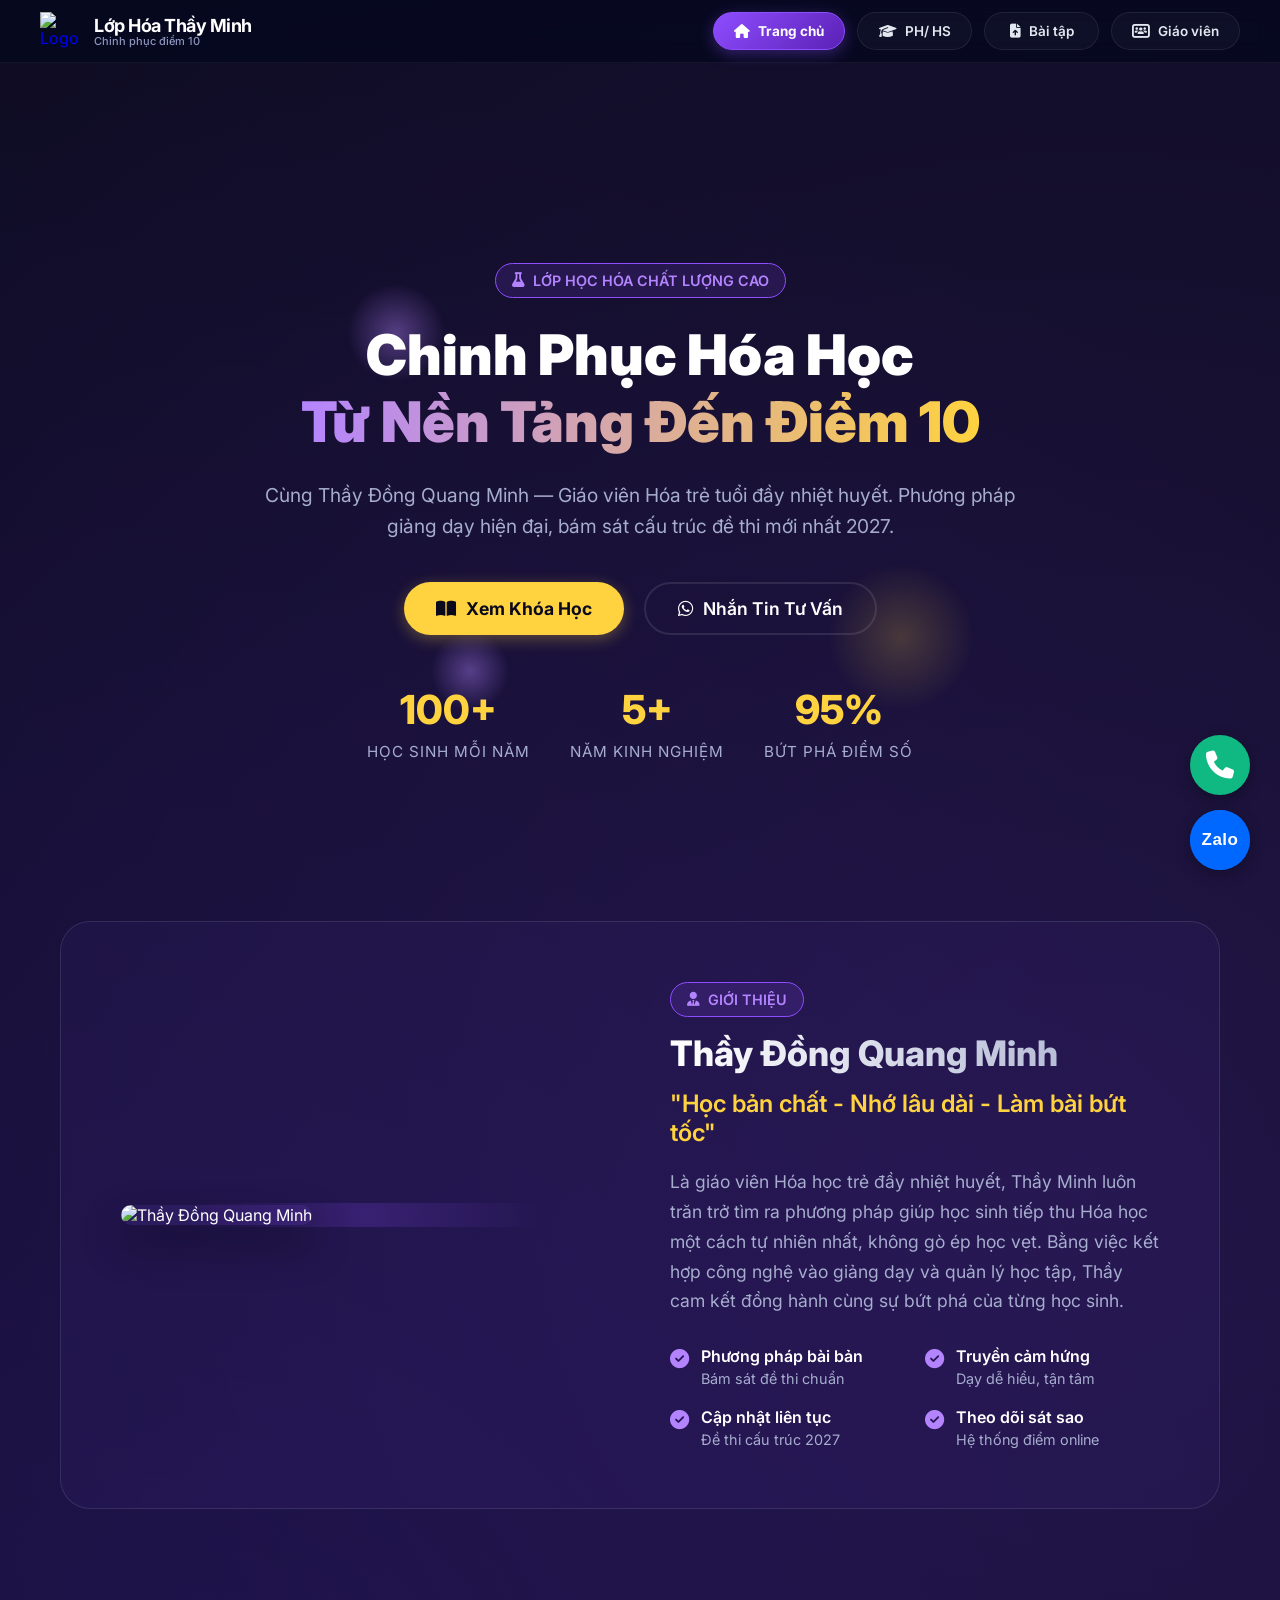
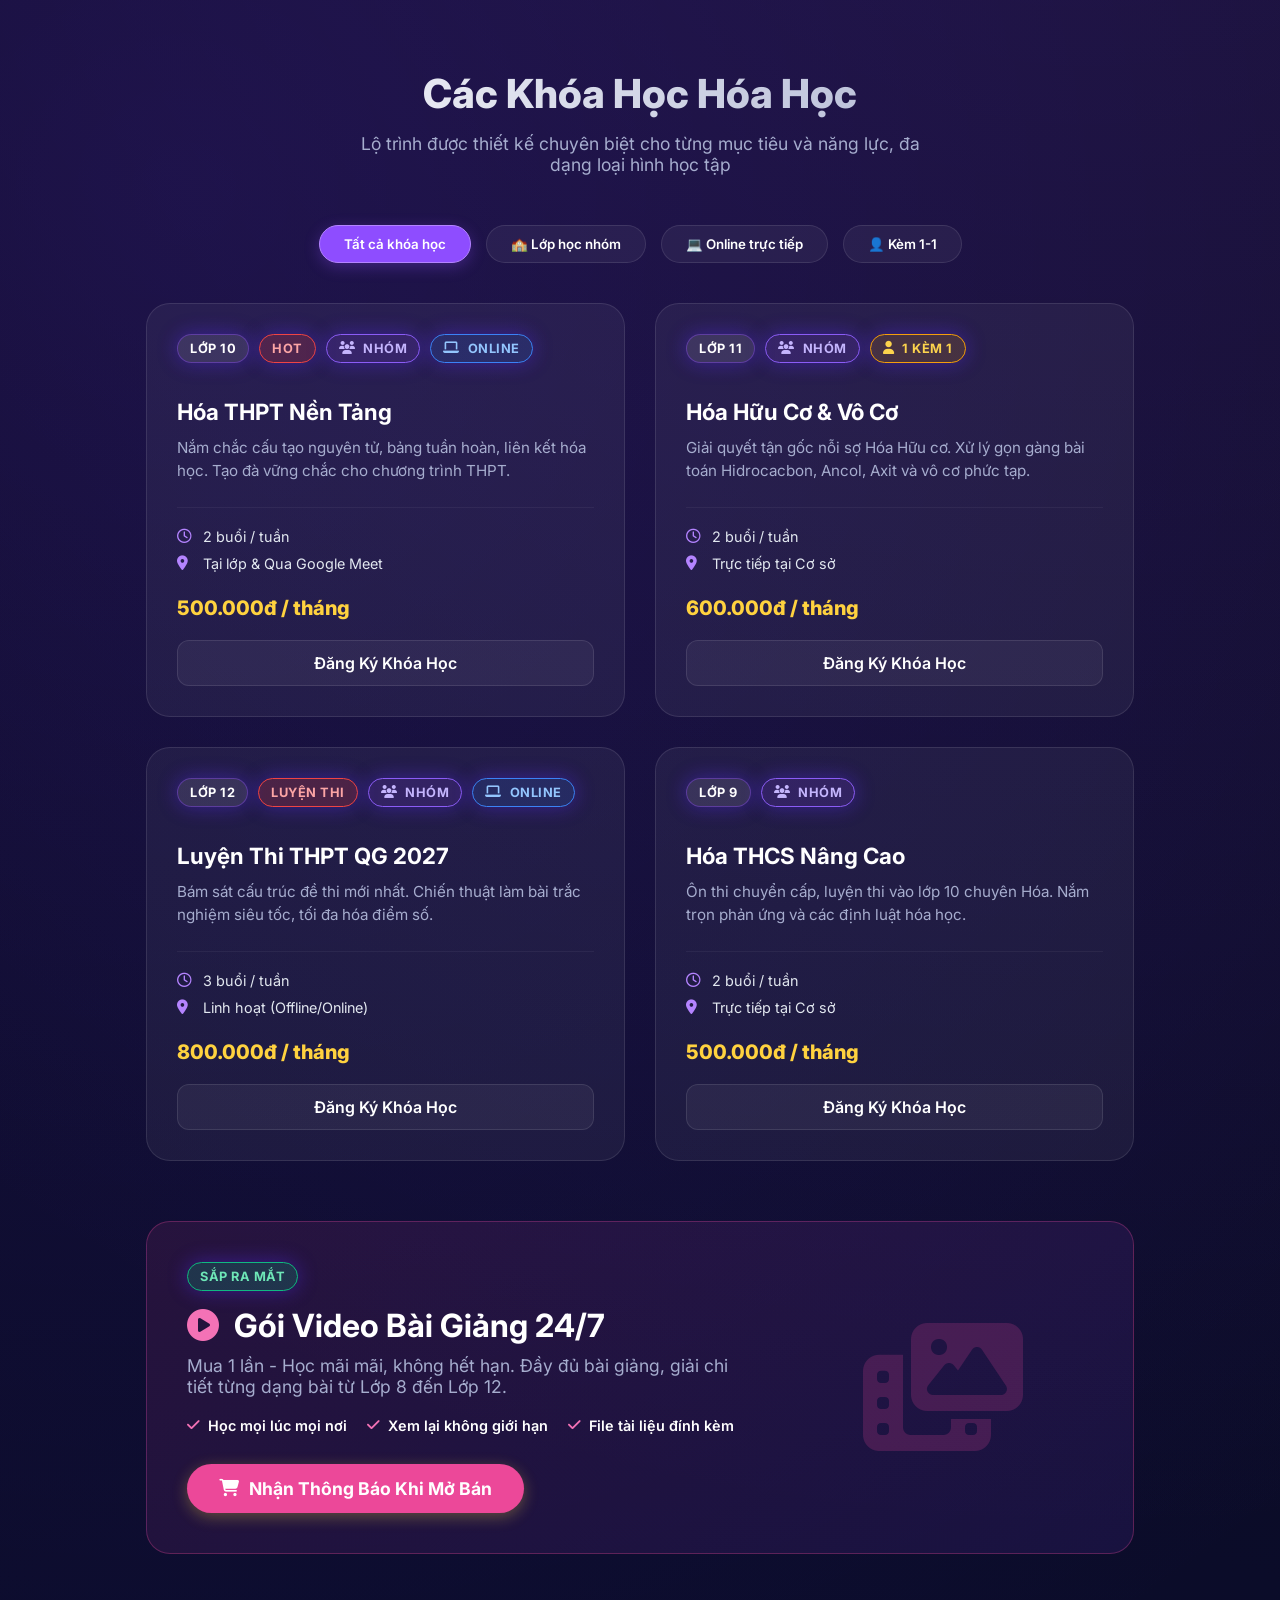
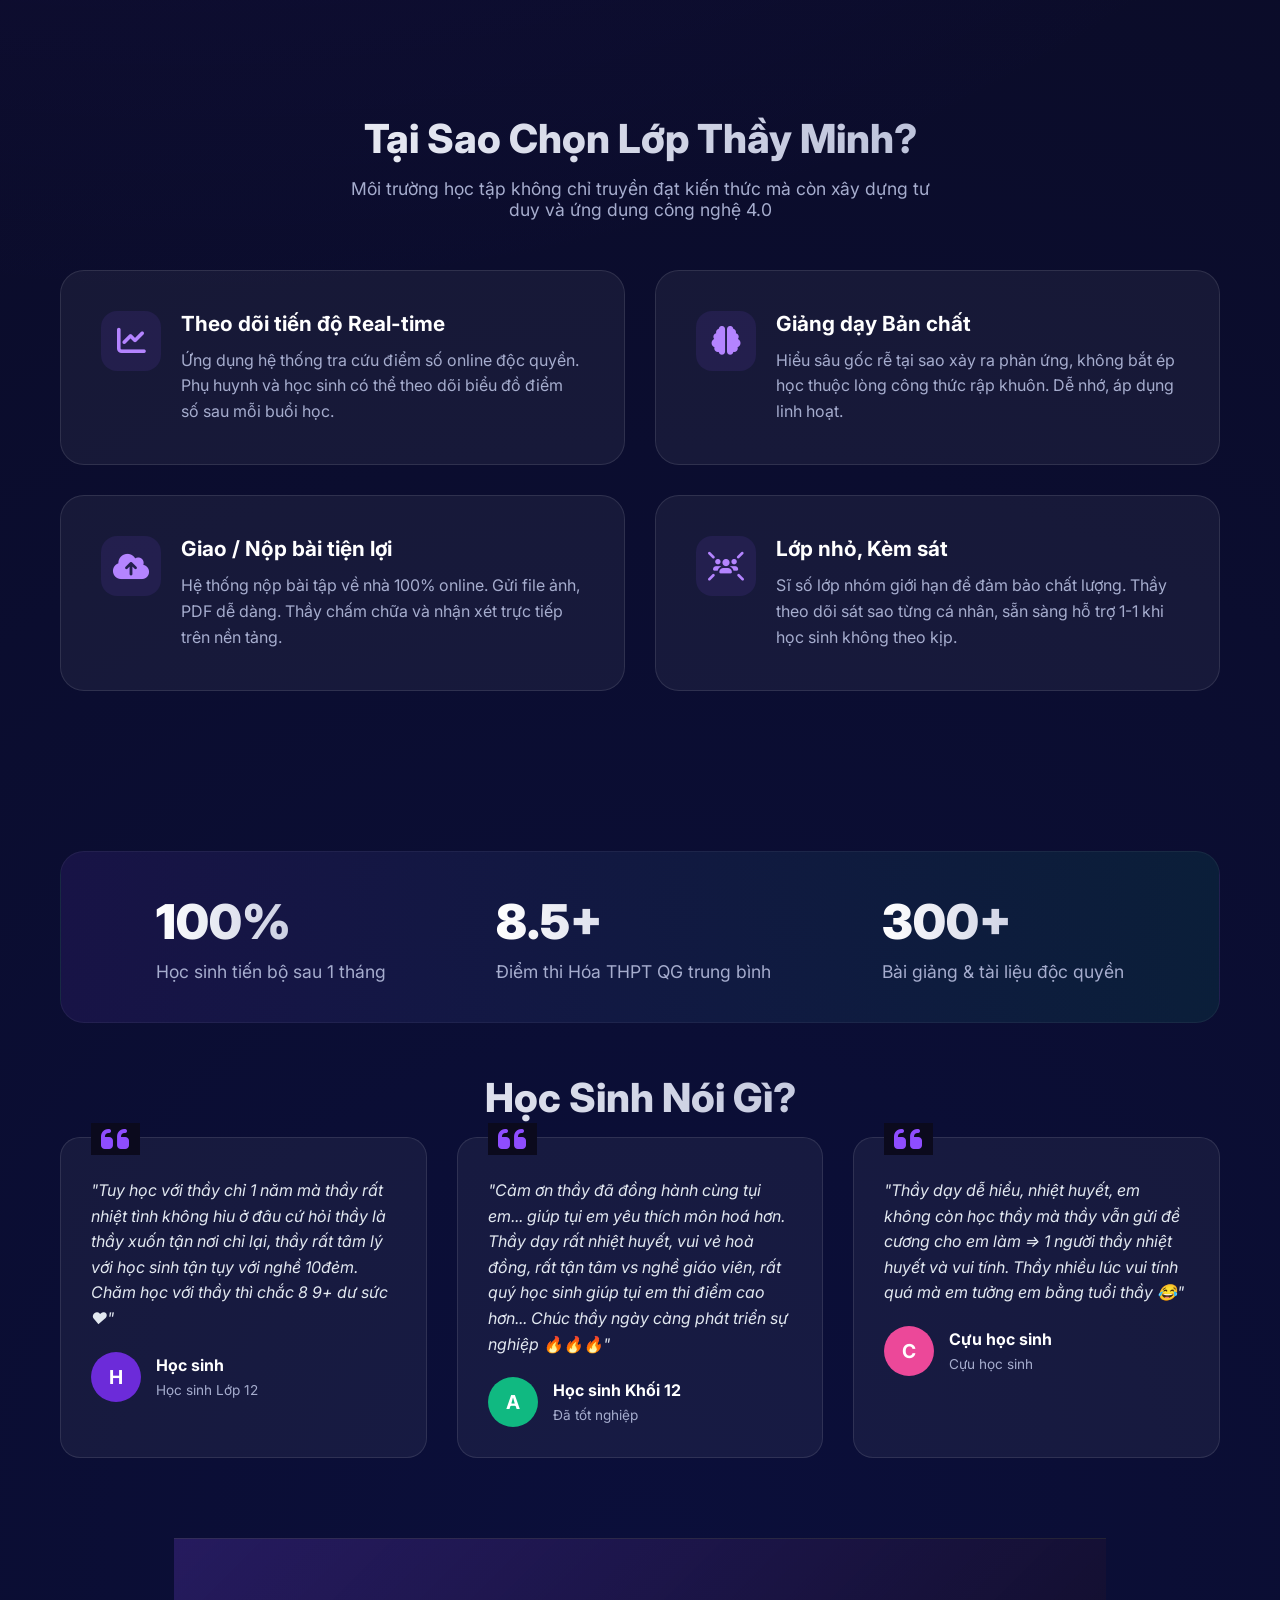
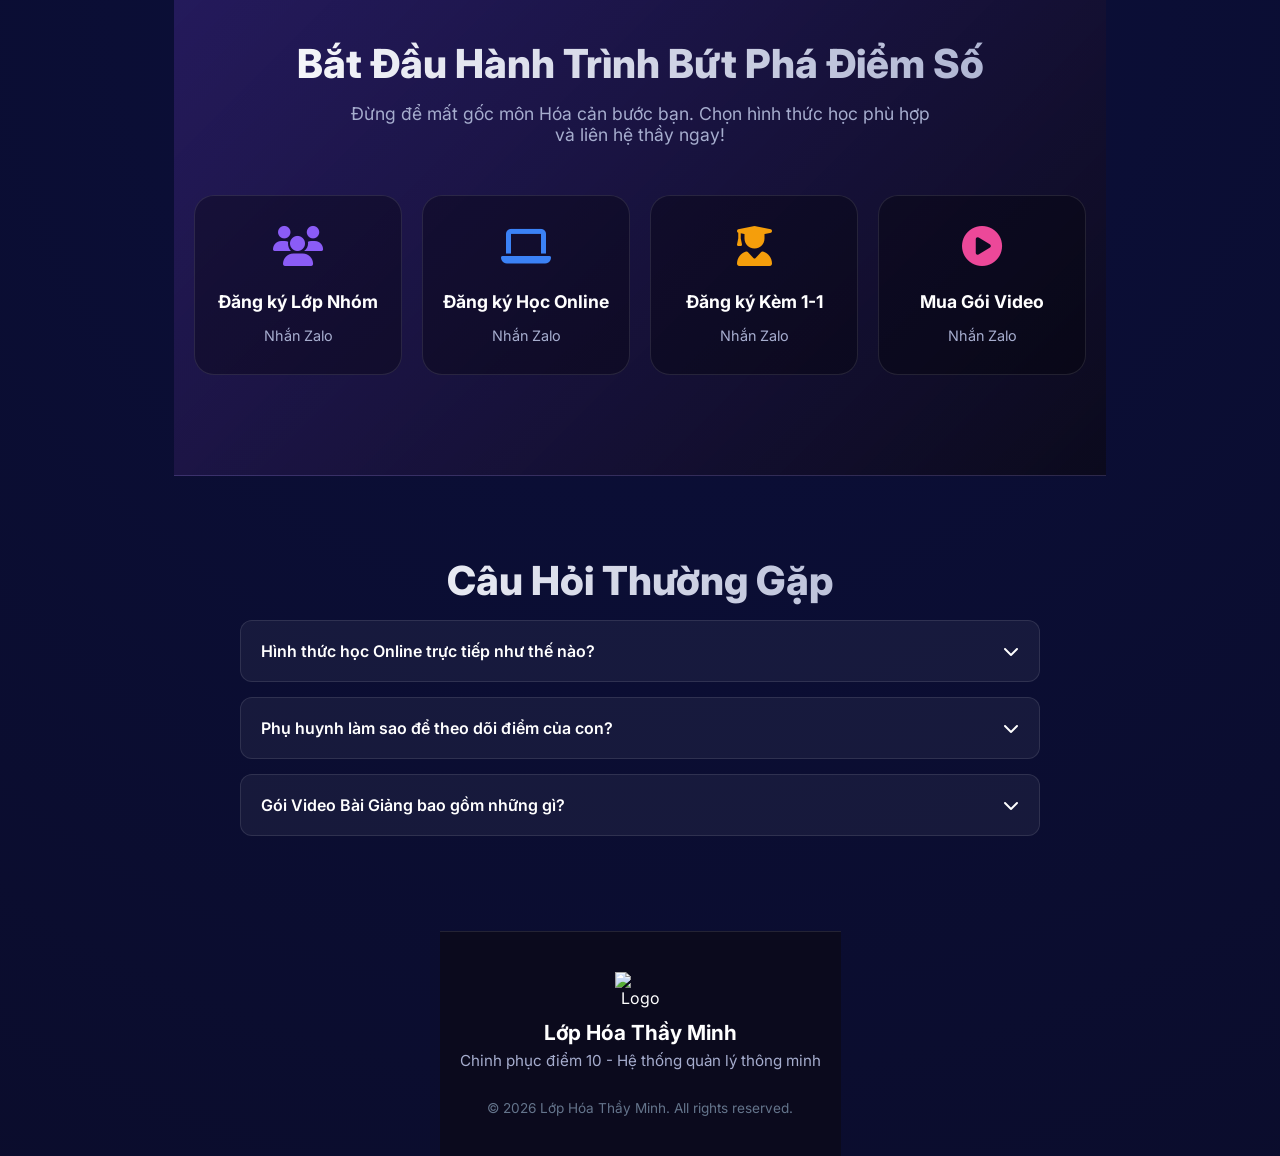
==== index.html @ 9b633619 "fix: center footer content since right side was removed" ====
<!DOCTYPE html>
<html lang="vi">
<head>
    <link rel="icon" type="image/png" href="https://i.postimg.cc/66rKbPmb/trinh-duyet.png">
    <meta charset="UTF-8">
    <meta name="viewport" content="width=device-width, initial-scale=1.0">
    <title>Lớp Hóa Thầy Minh - Chinh Phục Hóa Học</title>
    <!-- Google Fonts -->
    <link href="https://fonts.googleapis.com/css2?family=Inter:wght@400;500;600;700;800;900&display=swap" rel="stylesheet">
    <!-- FontAwesome Icons -->
    <link rel="stylesheet" href="https://cdnjs.cloudflare.com/ajax/libs/font-awesome/6.4.0/css/all.min.css">
    <!-- Global CSS -->
    <link rel="stylesheet" href="css/style.css?v=1.7.0">
    <!-- Home CSS -->
    <link rel="stylesheet" href="css/home.css?v=2.0.0">
</head>
<body>
    <!-- Navbar / Header -->
    <div class="header">
        <div class="nav-container">
            <a href="index.html" class="nav-left" style="text-decoration: none; cursor: pointer;">
                <img src="https://i.postimg.cc/66rKbPmb/trinh-duyet.png" alt="Logo" class="nav-logo">
                <div class="header-text">
                    <h1>Lớp Hóa Thầy Minh</h1>
                    <p>Chinh phục điểm 10</p>
                </div>
            </a>
        
            <div class="nav-right">
                <a href="#hero" class="nav-btn active" id="btnNavHome"><i class="fa-solid fa-house"></i> Trang chủ</a>
                <a href="parent-login.html" class="nav-btn" id="btnNavParent"><i class="fa-solid fa-graduation-cap"></i> PH/ HS</a>
                <a href="homework.html" onclick="sessionStorage.removeItem('currentHW'); sessionStorage.removeItem('currentHW_ts'); sessionStorage.removeItem('currentHwCode'); localStorage.removeItem('currentHW'); localStorage.removeItem('currentHwCode');" class="nav-btn" id="btnNavHomework"><i class="fa-solid fa-file-arrow-up"></i> Bài tập</a>
                <a href="class-login.html" class="nav-btn" id="btnNavClass"><i class="fa-solid fa-users-rectangle"></i> Giáo viên</a>
            </div>
        </div>
    </div>

    <!-- MAIN CONTAINER -->
    <div class="main-container" style="max-width: 100%; padding: 0;">
        
        <!-- 1. HERO SECTION -->
        <section class="hero-section" id="hero">
            <div class="hero-particles">
                <div class="particle p1"></div>
                <div class="particle p2"></div>
                <div class="particle p3"></div>
            </div>
            
            <div class="hero-content fade-up">
                <div class="hero-badge">
                    <i class="fa-solid fa-flask"></i> LỚP HỌC HÓA CHẤT LƯỢNG CAO
                </div>
                <h1 class="hero-title">Chinh Phục Hóa Học <br><span class="highlight">Từ Nền Tảng Đến Điểm 10</span></h1>
                <p class="hero-subtitle">Cùng Thầy Đồng Quang Minh — Giáo viên Hóa trẻ tuổi đầy nhiệt huyết. Phương pháp giảng dạy hiện đại, bám sát cấu trúc đề thi mới nhất 2027.</p>
                
                <div class="hero-ctas">
                    <a href="#courses" class="btn-primary"><i class="fa-solid fa-book-open"></i> Xem Khóa Học</a>
                    <a href="#cta" class="btn-outline"><i class="fa-brands fa-whatsapp"></i> Nhắn Tin Tư Vấn</a>
                </div>
                
                <div class="hero-stats fade-up delay-200">
                    <div class="stat-item">
                        <div class="stat-number">100+</div>
                        <div class="stat-label">Học Sinh Mỗi Năm</div>
                    </div>
                    <div class="stat-item">
                        <div class="stat-number">5+</div>
                        <div class="stat-label">Năm Kinh Nghiệm</div>
                    </div>
                    <div class="stat-item">
                        <div class="stat-number">95%</div>
                        <div class="stat-label">Bứt Phá Điểm Số</div>
                    </div>
                </div>
            </div>
        </section>

        <!-- 2. ABOUT TEACHER -->
        <section class="section-wrapper" id="about">
            <div class="about-section fade-up">
                <div class="about-image">
                    <div class="about-image-glow"></div>
                    <!-- Placeholder ảnh thầy, thay ảnh thật vào đây -->
                    <img src="https://i.postimg.cc/J0w1W56r/placeholder-teacher.png" alt="Thầy Đồng Quang Minh" style="background: rgba(142,77,255,0.1); object-fit: cover;">
                </div>
                <div class="about-content">
                    <div class="hero-badge" style="margin-bottom: 15px;"><i class="fa-solid fa-user-tie"></i> GIỚI THIỆU</div>
                    <h2 class="section-title" style="text-align: left; font-size: 2.2rem;">Thầy Đồng Quang Minh</h2>
                    <div class="about-tagline">"Học bản chất - Nhớ lâu dài - Làm bài bứt tốc"</div>
                    <p class="about-text">
                        Là giáo viên Hóa học trẻ đầy nhiệt huyết, Thầy Minh luôn trăn trở tìm ra phương pháp giúp học sinh tiếp thu Hóa học một cách tự nhiên nhất, không gò ép học vẹt. Bằng việc kết hợp công nghệ vào giảng dạy và quản lý học tập, Thầy cam kết đồng hành cùng sự bứt phá của từng học sinh.
                    </p>
                    <div class="about-highlights">
                        <div class="highlight-item">
                            <i class="fa-solid fa-check-circle"></i>
                            <div>
                                Phương pháp bài bản
                                <span>Bám sát đề thi chuẩn</span>
                            </div>
                        </div>
                        <div class="highlight-item">
                            <i class="fa-solid fa-check-circle"></i>
                            <div>
                                Truyền cảm hứng
                                <span>Dạy dễ hiểu, tận tâm</span>
                            </div>
                        </div>
                        <div class="highlight-item">
                            <i class="fa-solid fa-check-circle"></i>
                            <div>
                                Cập nhật liên tục
                                <span>Đề thi cấu trúc 2027</span>
                            </div>
                        </div>
                        <div class="highlight-item">
                            <i class="fa-solid fa-check-circle"></i>
                            <div>
                                Theo dõi sát sao
                                <span>Hệ thống điểm online</span>
                            </div>
                        </div>
                    </div>
                </div>
            </div>
        </section>

        <!-- 3. COURSES -->
        <section class="section-wrapper" id="courses">
            <div class="section-header">
                <h2 class="section-title">Các Khóa Học Hóa Học</h2>
                <p class="section-subtitle">Lộ trình được thiết kế chuyên biệt cho từng mục tiêu và năng lực, đa dạng loại hình học tập</p>
            </div>
            
            <div class="courses-filter fade-up">
                <button class="filter-btn active" data-filter="all">Tất cả khóa học</button>
                <button class="filter-btn" data-filter="nhom">🏫 Lớp học nhóm</button>
                <button class="filter-btn" data-filter="online">💻 Online trực tiếp</button>
                <button class="filter-btn" data-filter="1on1">👤 Kèm 1-1</button>
            </div>
            
            <div class="courses-grid fade-up delay-100" id="coursesGrid">
                
                <!-- Card 1 -->
                <div class="course-card" data-type="nhom online">
                    <div class="course-badges">
                        <span class="badge badge-grade">Lớp 10</span>
                        <span class="badge badge-hot">HOT</span>
                        <span class="badge badge-type-group"><i class="fa-solid fa-users"></i> Nhóm</span>
                        <span class="badge badge-type-online"><i class="fa-solid fa-laptop"></i> Online</span>
                    </div>
                    <h3 class="course-title">Hóa THPT Nền Tảng</h3>
                    <p class="course-desc">Nắm chắc cấu tạo nguyên tử, bảng tuần hoàn, liên kết hóa học. Tạo đà vững chắc cho chương trình THPT.</p>
                    <div class="course-meta">
                        <div class="meta-item"><i class="fa-regular fa-clock"></i> 2 buổi / tuần</div>
                        <div class="meta-item"><i class="fa-solid fa-location-dot"></i> Tại lớp & Qua Google Meet</div>
                    </div>
                    <div class="course-price">500.000đ / tháng</div>
                    <a href="https://zalo.me/0824231314" target="_blank" class="course-cta">Đăng Ký Khóa Học</a>
                </div>
                
                <!-- Card 2 -->
                <div class="course-card" data-type="nhom 1on1">
                    <div class="course-badges">
                        <span class="badge badge-grade">Lớp 11</span>
                        <span class="badge badge-type-group"><i class="fa-solid fa-users"></i> Nhóm</span>
                        <span class="badge badge-type-1on1"><i class="fa-solid fa-user"></i> 1 Kèm 1</span>
                    </div>
                    <h3 class="course-title">Hóa Hữu Cơ & Vô Cơ</h3>
                    <p class="course-desc">Giải quyết tận gốc nỗi sợ Hóa Hữu cơ. Xử lý gọn gàng bài toán Hidrocacbon, Ancol, Axit và vô cơ phức tạp.</p>
                    <div class="course-meta">
                        <div class="meta-item"><i class="fa-regular fa-clock"></i> 2 buổi / tuần</div>
                        <div class="meta-item"><i class="fa-solid fa-location-dot"></i> Trực tiếp tại Cơ sở</div>
                    </div>
                    <div class="course-price">600.000đ / tháng</div>
                    <a href="https://zalo.me/0824231314" target="_blank" class="course-cta">Đăng Ký Khóa Học</a>
                </div>
                
                <!-- Card 3 -->
                <div class="course-card" data-type="nhom online">
                    <div class="course-badges">
                        <span class="badge badge-grade">Lớp 12</span>
                        <span class="badge badge-hot">LUYỆN THI</span>
                        <span class="badge badge-type-group"><i class="fa-solid fa-users"></i> Nhóm</span>
                        <span class="badge badge-type-online"><i class="fa-solid fa-laptop"></i> Online</span>
                    </div>
                    <h3 class="course-title">Luyện Thi THPT QG 2027</h3>
                    <p class="course-desc">Bám sát cấu trúc đề thi mới nhất. Chiến thuật làm bài trắc nghiệm siêu tốc, tối đa hóa điểm số.</p>
                    <div class="course-meta">
                        <div class="meta-item"><i class="fa-regular fa-clock"></i> 3 buổi / tuần</div>
                        <div class="meta-item"><i class="fa-solid fa-location-dot"></i> Linh hoạt (Offline/Online)</div>
                    </div>
                    <div class="course-price">800.000đ / tháng</div>
                    <a href="https://zalo.me/0824231314" target="_blank" class="course-cta">Đăng Ký Khóa Học</a>
                </div>
                
                <!-- Card 4 -->
                <div class="course-card" data-type="nhom">
                    <div class="course-badges">
                        <span class="badge badge-grade">Lớp 9</span>
                        <span class="badge badge-type-group"><i class="fa-solid fa-users"></i> Nhóm</span>
                    </div>
                    <h3 class="course-title">Hóa THCS Nâng Cao</h3>
                    <p class="course-desc">Ôn thi chuyển cấp, luyện thi vào lớp 10 chuyên Hóa. Nắm trọn phản ứng và các định luật hóa học.</p>
                    <div class="course-meta">
                        <div class="meta-item"><i class="fa-regular fa-clock"></i> 2 buổi / tuần</div>
                        <div class="meta-item"><i class="fa-solid fa-location-dot"></i> Trực tiếp tại Cơ sở</div>
                    </div>
                    <div class="course-price">500.000đ / tháng</div>
                    <a href="https://zalo.me/0824231314" target="_blank" class="course-cta">Đăng Ký Khóa Học</a>
                </div>
                
            </div>
            
            <!-- Video Banner (Section 4.3) -->
            <div class="video-banner fade-up delay-200" id="videoCourse">
                <div class="video-banner-content">
                    <div class="badge badge-new" style="display:inline-block; margin-bottom: 15px;">SẮP RA MẮT</div>
                    <h3><i class="fa-solid fa-circle-play" style="color: #F472B6;"></i> Gói Video Bài Giảng 24/7</h3>
                    <p>Mua 1 lần - Học mãi mãi, không hết hạn. Đầy đủ bài giảng, giải chi tiết từng dạng bài từ Lớp 8 đến Lớp 12.</p>
                    <div class="video-perks">
                        <div class="video-perk"><i class="fa-solid fa-check"></i> Học mọi lúc mọi nơi</div>
                        <div class="video-perk"><i class="fa-solid fa-check"></i> Xem lại không giới hạn</div>
                        <div class="video-perk"><i class="fa-solid fa-check"></i> File tài liệu đính kèm</div>
                    </div>
                    <a href="https://zalo.me/0824231314" target="_blank" class="btn-primary btn-video"><i class="fa-solid fa-cart-shopping"></i> Nhận Thông Báo Khi Mở Bán</a>
                </div>
                <div class="video-banner-img">
                    <i class="fa-solid fa-photo-film"></i>
                </div>
            </div>
        </section>

        <!-- 4. WHY CHOOSE -->
        <section class="section-wrapper" id="why">
            <div class="section-header">
                <h2 class="section-title">Tại Sao Chọn Lớp Thầy Minh?</h2>
                <p class="section-subtitle">Môi trường học tập không chỉ truyền đạt kiến thức mà còn xây dựng tư duy và ứng dụng công nghệ 4.0</p>
            </div>
            
            <div class="why-grid fade-up">
                <div class="why-card">
                    <div class="why-icon"><i class="fa-solid fa-chart-line"></i></div>
                    <div class="why-text">
                        <h3>Theo dõi tiến độ Real-time</h3>
                        <p>Ứng dụng hệ thống tra cứu điểm số online độc quyền. Phụ huynh và học sinh có thể theo dõi biểu đồ điểm số sau mỗi buổi học.</p>
                    </div>
                </div>
                <div class="why-card">
                    <div class="why-icon"><i class="fa-solid fa-brain"></i></div>
                    <div class="why-text">
                        <h3>Giảng dạy Bản chất</h3>
                        <p>Hiểu sâu gốc rễ tại sao xảy ra phản ứng, không bắt ép học thuộc lòng công thức rập khuôn. Dễ nhớ, áp dụng linh hoạt.</p>
                    </div>
                </div>
                <div class="why-card">
                    <div class="why-icon"><i class="fa-solid fa-cloud-arrow-up"></i></div>
                    <div class="why-text">
                        <h3>Giao / Nộp bài tiện lợi</h3>
                        <p>Hệ thống nộp bài tập về nhà 100% online. Gửi file ảnh, PDF dễ dàng. Thầy chấm chữa và nhận xét trực tiếp trên nền tảng.</p>
                    </div>
                </div>
                <div class="why-card">
                    <div class="why-icon"><i class="fa-solid fa-users-rays"></i></div>
                    <div class="why-text">
                        <h3>Lớp nhỏ, Kèm sát</h3>
                        <p>Sĩ số lớp nhóm giới hạn để đảm bảo chất lượng. Thầy theo dõi sát sao từng cá nhân, sẵn sàng hỗ trợ 1-1 khi học sinh không theo kịp.</p>
                    </div>
                </div>
            </div>
        </section>

        <!-- 5. RESULTS & TESTIMONIALS -->
        <section class="section-wrapper">
            <div class="results-stats fade-up">
                <div class="r-stat text-center">
                    <h4>100%</h4>
                    <p>Học sinh tiến bộ sau 1 tháng</p>
                </div>
                <div class="r-stat text-center">
                    <h4>8.5+</h4>
                    <p>Điểm thi Hóa THPT QG trung bình</p>
                </div>
                <div class="r-stat text-center">
                    <h4>300+</h4>
                    <p>Bài giảng & tài liệu độc quyền</p>
                </div>
            </div>
            
            <div class="section-header">
                <h2 class="section-title">Học Sinh Nói Gì?</h2>
            </div>
            
            <div class="testimonials fade-up delay-100">
                <div class="testi-card">
                    <i class="fa-solid fa-quote-left quote-icon"></i>
                    <p class="testi-text">"Tuy học với thầy chỉ 1 năm mà thầy rất nhiệt tình không hỉu ở đâu cứ hỏi thầy là thầy xuốn tận nơi chỉ lại, thầy rất tâm lý với học sinh tận tụy với nghề 10đẻm. Chăm học với thầy thì chắc 8 9+ dư sức ❤️"</p>
                    <div class="testi-author">
                        <div class="testi-author-avatar">H</div>
                        <div class="testi-author-info">
                            <h5>Học sinh</h5>
                            <span>Học sinh Lớp 12</span>
                        </div>
                    </div>
                </div>
                <div class="testi-card">
                    <i class="fa-solid fa-quote-left quote-icon"></i>
                    <p class="testi-text">"Cảm ơn thầy đã đồng hành cùng tụi em... giúp tụi em yêu thích môn hoá hơn. Thầy dạy rất nhiệt huyết, vui vẻ hoà đồng, rất tận tâm vs nghề giáo viên, rất quý học sinh giúp tụi em thi điểm cao hơn... Chúc thầy ngày càng phát triển sự nghiệp 🔥🔥🔥"</p>
                    <div class="testi-author">
                        <div class="testi-author-avatar" style="background: #10B981;">A</div>
                        <div class="testi-author-info">
                            <h5>Học sinh Khối 12</h5>
                            <span>Đã tốt nghiệp</span>
                        </div>
                    </div>
                </div>
                <div class="testi-card">
                    <i class="fa-solid fa-quote-left quote-icon"></i>
                    <p class="testi-text">"Thầy dạy dễ hiểu, nhiệt huyết, em không còn học thầy mà thầy vẫn gửi đề cương cho em làm => 1 người thầy nhiệt huyết và vui tính. Thầy nhiều lúc vui tính quá mà em tưởng em bằng tuổi thầy 😂"</p>
                    <div class="testi-author">
                        <div class="testi-author-avatar" style="background: #EC4899;">C</div>
                        <div class="testi-author-info">
                            <h5>Cựu học sinh</h5>
                            <span>Cựu học sinh</span>
                        </div>
                    </div>
                </div>
            </div>
        </section>

        <!-- 6. REGISTRATION CTA (Zalo Links) -->
        <section class="cta-section" id="cta">
            <div class="section-wrapper" style="padding: 0;">
                <h2 class="section-title">Bắt Đầu Hành Trình Bứt Phá Điểm Số</h2>
                <p class="section-subtitle">Đừng để mất gốc môn Hóa cản bước bạn. Chọn hình thức học phù hợp và liên hệ thầy ngay!</p>
                
                <div class="cta-grid fade-up">
                    <a href="https://zalo.me/0824231314" target="_blank" class="cta-card c-group">
                        <i class="fa-solid fa-users"></i>
                        <h4>Đăng ký Lớp Nhóm</h4>
                        <span>Nhắn Zalo</span>
                    </a>
                    <a href="https://zalo.me/0824231314" target="_blank" class="cta-card c-online">
                        <i class="fa-solid fa-laptop"></i>
                        <h4>Đăng ký Học Online</h4>
                        <span>Nhắn Zalo</span>
                    </a>
                    <a href="https://zalo.me/0824231314" target="_blank" class="cta-card c-1on1">
                        <i class="fa-solid fa-user-graduate"></i>
                        <h4>Đăng ký Kèm 1-1</h4>
                        <span>Nhắn Zalo</span>
                    </a>
                    <a href="https://zalo.me/0824231314" target="_blank" class="cta-card c-video">
                        <i class="fa-solid fa-circle-play"></i>
                        <h4>Mua Gói Video</h4>
                        <span>Nhắn Zalo</span>
                    </a>
                </div>
            </div>
        </section>

        <!-- 7. FAQ SECTION -->
        <section class="section-wrapper">
            <div class="section-header">
                <h2 class="section-title">Câu Hỏi Thường Gặp</h2>
            </div>
            
            <div class="faq-accordion fade-up">
                <div class="faq-item">
                    <div class="faq-question">
                        <span>Hình thức học Online trực tiếp như thế nào?</span>
                        <i class="fa-solid fa-chevron-down"></i>
                    </div>
                    <div class="faq-answer">
                        <div class="faq-answer-content">
                            Lớp học Online được giảng dạy qua Google Meet/Zoom có tương tác trực tiếp với thầy. Thầy sử dụng bảng điện tử và phần mềm để giảng bài sinh động không kém gì học trực tiếp (Offline).
                        </div>
                    </div>
                </div>
                <div class="faq-item">
                    <div class="faq-question">
                        <span>Phụ huynh làm sao để theo dõi điểm của con?</span>
                        <i class="fa-solid fa-chevron-down"></i>
                    </div>
                    <div class="faq-answer">
                        <div class="faq-answer-content">
                            Lớp có hệ thống phần mềm riêng. Phụ huynh chỉ cần ấn vào nút "Tra Điểm" trên menu, nhập số điện thoại là có thể xem bảng điểm, biểu đồ tiến bộ và nhận xét của thầy sau mỗi buổi học.
                        </div>
                    </div>
                </div>
                <div class="faq-item">
                    <div class="faq-question">
                        <span>Gói Video Bài Giảng bao gồm những gì?</span>
                        <i class="fa-solid fa-chevron-down"></i>
                    </div>
                    <div class="faq-answer">
                        <div class="faq-answer-content">
                            Bao gồm chuỗi video giảng lý thuyết và giải bài tập chi tiết theo từng chuyên đề/lớp học. Bạn mua 1 lần sẽ được cấp quyền truy cập trọn đời, đi kèm là kho tài liệu PDF bài tập phong phú.
                        </div>
                    </div>
                </div>
            </div>
        </section>

    </div>

    <!-- FOOTER -->
    <footer class="footer-section" style="background: #0B0A1D; border-top: 1px solid rgba(255,255,255,0.1); padding: 40px 20px;">
        <div class="section-wrapper" style="padding: 0; display: flex; flex-direction: column; justify-content: center; align-items: center; gap: 15px;">
            <div class="footer-left" style="display: flex; flex-direction: column; align-items: center; gap: 12px; text-align: center;">
                <img src="https://i.postimg.cc/66rKbPmb/trinh-duyet.png" alt="Logo" style="width: 50px;">
                <div>
                    <h3 style="margin: 0; font-size: 1.3rem; color: #FFF;">Lớp Hóa Thầy Minh</h3>
                    <p style="margin: 6px 0 0; color: #A6ADCE; font-size: 0.95rem;">Chinh phục điểm 10 - Hệ thống quản lý thông minh</p>
                </div>
            </div>
        </div>
        <div style="text-align: center; margin-top: 30px; color: #64748B; font-size: 0.85rem;">
            &copy; 2026 Lớp Hóa Thầy Minh. All rights reserved.
        </div>
    </footer>

    <!-- Floating Action Buttons -->
    <div class="fab-container">
        <a href="tel:0824231314" class="fab-btn fab-phone" data-tooltip="Gọi Hotline">
            <i class="fa-solid fa-phone"></i>
        </a>
        <a href="https://zalo.me/0824231314" target="_blank" class="fab-btn fab-zalo" data-tooltip="Nhắn Zalo">
            <b style="font-family: Arial, sans-serif; font-size: 17px; font-weight: 800; letter-spacing: 0.5px;">Zalo</b>
        </a>
    </div>

    <!-- Scripts -->
    <!-- Script chạy các hiệu ứng, filter trên trang chủ -->
    <script src="js/home.js?v=2.0.0"></script>
</body>
</html>
---- css/style.css ----
/* ================= RESET & CƠ BẢN ================= */
        * {
            margin: 0;
            padding: 0;
            box-sizing: border-box;
            font-family: 'Inter', sans-serif;
        }

        body {
            background-color: #03081D; 
            background-image: 
                radial-gradient(circle at 15% 30%, rgba(91, 46, 255, 0.15) 0%, transparent 40%),
                radial-gradient(circle at 85% 20%, rgba(142, 77, 255, 0.15) 0%, transparent 40%),
                radial-gradient(circle at 50% 80%, rgba(11, 18, 78, 0.6) 0%, transparent 60%);
            color: #FFFFFF;
            min-height: 100vh;
            display: flex;
            flex-direction: column;
            align-items: center;
            overflow-x: hidden;
            position: relative;
        }

        /* ================= HEADER ================= */
        /* ================= NAVBAR & HEADER ================= */
        .header {
            position: sticky;
            top: 0;
            left: 0;
            width: 100%;
            z-index: 1000;
            background: rgba(3, 8, 29, 0.7);
            backdrop-filter: blur(12px);
            -webkit-backdrop-filter: blur(12px);
            border-bottom: 1px solid rgba(255, 255, 255, 0.05);
            padding: 12px 24px;
            display: flex;
            align-items: center;
        }
        
        .nav-container {
            width: 100%;
            max-width: 1200px;
            margin: 0 auto;
            display: flex;
            align-items: center;
            justify-content: space-between;
            gap: 20px;
        }
        
        .nav-left {
            display: flex;
            align-items: center;
            gap: 16px;
        }
        
        .nav-logo {
            width: 38px;
            height: 38px;
        }
        
        .nav-right {
            display: flex;
            align-items: center;
            gap: 12px;
        }
        
        /* Navigation Buttons */
        .nav-btn {
            background: rgba(255, 255, 255, 0.03);
            color: #E2E8F0;
            border: 1px solid rgba(255, 255, 255, 0.08);
            padding: 10px 20px;
            border-radius: 30px;
            font-size: 13.5px;
            font-weight: 600;
            cursor: pointer;
            transition: all 0.25s cubic-bezier(0.4, 0, 0.2, 1);
            display: inline-flex;
            align-items: center;
            justify-content: center;
            gap: 8px;
            text-decoration: none;
            min-width: 115px;
        }
        
        .nav-btn i {
            font-size: 14px;
        }
        
        .nav-btn:hover {
            background: rgba(255, 255, 255, 0.08);
            border-color: rgba(255, 255, 255, 0.2);
            color: #FFF;
            transform: translateY(-1px);
        }
        
        .nav-btn.active {
            background: linear-gradient(135deg, #8E4DFF 0%, #5B21B6 100%);
            border-color: #8E4DFF;
            color: #FFFFFF;
            font-weight: 700;
            box-shadow: 0 4px 15px rgba(142, 77, 255, 0.35);
        }
        
        .header-text h1 { font-size: 18px; font-weight: 700; color: #fff; margin-bottom: -2px; letter-spacing: -0.5px;}
        .header-text p { font-size: 11px; color: #8E95BE; font-weight: 500;}

        /* Intro Card on Home */
        .intro-card {
            background: rgba(255, 255, 255, 0.02);
            border: 1px solid rgba(255, 255, 255, 0.05);
            border-radius: 20px;
            padding: 30px;
            max-width: 650px;
            margin: 20px auto 40px auto;
            text-align: center;
            backdrop-filter: blur(10px);
            -webkit-backdrop-filter: blur(10px);
            box-shadow: 0 10px 30px rgba(0, 0, 0, 0.2);
            z-index: 10;
            position: relative;
        }
        
        .intro-card h2 {
            font-size: 20px;
            font-weight: 700;
            color: #FFFFFF;
            margin-bottom: 12px;
            letter-spacing: -0.3px;
        }
        
        .intro-card p {
            font-size: 14px;
            color: #A6ADCE;
            line-height: 1.6;
            margin-bottom: 24px;
        }
        
        .intro-buttons {
            display: flex;
            align-items: center;
            justify-content: center;
            gap: 16px;
        }
        
        .btn-intro {
            padding: 12px 24px;
            border-radius: 30px;
            font-size: 14px;
            font-weight: 600;
            cursor: pointer;
            transition: all 0.2s;
            display: inline-flex;
            align-items: center;
            gap: 8px;
            border: 1px solid transparent;
        }
        
        .btn-intro.btn-purple {
            background: linear-gradient(135deg, #8E4DFF 0%, #5B21B6 100%);
            color: #FFFFFF;
            box-shadow: 0 4px 15px rgba(142, 77, 255, 0.3);
        }
        
        .btn-intro.btn-purple:hover {
            transform: translateY(-2px);
            box-shadow: 0 6px 20px rgba(142, 77, 255, 0.4);
        }
        
        .btn-intro.btn-dark {
            background: rgba(255, 255, 255, 0.05);
            color: #FFFFFF;
            border-color: rgba(255, 255, 255, 0.1);
        }
        
        .btn-intro.btn-dark:hover {
            background: rgba(255, 255, 255, 0.1);
            transform: translateY(-2px);
        }

        .page-section {
            width: 100%;
            display: flex;
            flex-direction: column;
            align-items: center;
            animation: fadeIn 0.4s ease-in-out;
        }

        @keyframes fadeIn {
            from { opacity: 0; transform: translateY(10px); }
            to { opacity: 1; transform: translateY(0); }
        }
        
        @media (max-width: 768px) {
            .header {
                padding: 10px 16px;
            }
            .nav-container {
                flex-direction: column;
                gap: 10px;
                align-items: center;
            }
            .nav-left {
                width: 100%;
                justify-content: center;
                margin-bottom: 4px;
            }
            .nav-right {
                width: 100%;
                justify-content: center;
                gap: 8px;
            }
            .nav-btn {
                padding: 8px 14px;
                font-size: 12.5px;
            }
            .intro-buttons {
                flex-direction: column;
                gap: 12px;
            }
            .btn-intro {
                width: 100%;
                justify-content: center;
            }
        }

        /* ================= TRANG TRÍ 3D & ANIMATION ================= */
        .decor { position: absolute; z-index: 1; pointer-events: none; }
        .planet-left { top: 12%; left: 6%; width: 110px; animation: float 6s infinite ease-in-out; filter: drop-shadow(0 0 20px rgba(0, 200, 255, 0.2)); z-index: 1; pointer-events: none; }
        .planet-right { top: 15%; right: 8%; width: 90px; animation: float 5s infinite ease-in-out 1s; filter: drop-shadow(0 0 20px rgba(142, 77, 255, 0.3)); z-index: 1; pointer-events: none; }
        .rocket { top: 22%; right: 18%; width: 60px; animation: fly 8s infinite linear; filter: drop-shadow(0 0 15px rgba(255, 100, 100, 0.4)); transform: rotate(45deg); z-index: 1; pointer-events: none; }
        
        .star { position: absolute; background: #fff; border-radius: 50%; box-shadow: 0 0 10px #fff, 0 0 20px #fff; animation: twinkle 2s infinite alternate; z-index: 1; pointer-events: none; }
        .star-1 { top: 25%; left: 22%; width: 4px; height: 4px; }
        .star-2 { top: 35%; right: 28%; width: 5px; height: 5px; animation-delay: 0.5s;}
        .star-3 { top: 15%; right: 40%; width: 3px; height: 3px; animation-delay: 1s;}
        .star-4 { top: 50%; left: 10%; width: 3px; height: 3px; animation-delay: 0.3s;}

        .star-icon { position: absolute; color: #FFD23F; filter: drop-shadow(0 0 10px rgba(255, 210, 63, 0.8)); animation: float 4s infinite ease-in-out; z-index: 1; pointer-events: none;}
        .star-icon-1 { top: 40%; left: 4%; font-size: 24px; }
        .star-icon-2 { top: 12%; right: 30%; font-size: 18px; }
        .star-icon-3 { bottom: 25%; right: 12%; font-size: 30px; animation-delay: 1.5s; transform: rotate(15deg); }
        .star-icon-4 { bottom: 30%; left: 20%; font-size: 35px; color: #FF9999; filter: drop-shadow(0 0 15px rgba(255, 153, 153, 0.6)); transform: rotate(-15deg); }

        @keyframes float { 0%, 100% { transform: translateY(0px); } 50% { transform: translateY(-15px); } }
        @keyframes twinkle { 0% { opacity: 0.3; transform: scale(0.8); } 100% { opacity: 1; transform: scale(1.3); } }
        @keyframes fly { 0% { transform: translate(0, 0) rotate(45deg); opacity: 0;} 10% { opacity: 1; } 90% { opacity: 1; } 100% { transform: translate(-300px, -300px) rotate(45deg); opacity: 0;} }

        /* ================= VÙNG NỘI DUNG CHÍNH ================= */
        .main-container {
            display: flex;
            flex-direction: column;
            align-items: center;
            justify-content: flex-start;
            width: 100%;
            max-width: 1200px;
            margin-top: 80px;
            padding: 0 20px;
            position: relative;
            z-index: 20;
        }

        .badge {
            background: linear-gradient(90deg, rgba(30, 15, 60, 0.9), rgba(50, 20, 90, 0.9));
            border: 1px solid rgba(142, 77, 255, 0.4);
            padding: 6px 18px;
            border-radius: 30px;
            font-size: 11px;
            font-weight: 700;
            color: #E2D1FF;
            display: flex;
            align-items: center;
            gap: 8px;
            margin-bottom: 15px;
            letter-spacing: 0.5px;
            box-shadow: 0 0 20px rgba(91, 46, 255, 0.4);
            text-transform: uppercase;
        }
        .badge span { color: #FFD23F; font-size: 14px; }

        .main-title {
            text-align: center;
            font-size: 56px;
            font-weight: 900; 
            line-height: 1.1;
            margin-bottom: 10px;
            letter-spacing: -2px;
            text-shadow: 0 0 30px rgba(255, 255, 255, 0.2);
        }
        .main-title .highlight { 
            color: #FFD23F; 
            text-shadow: 0 0 25px rgba(255, 210, 63, 0.5);
        }
        
        .sub-title {
            color: #B2B8D9;
            font-size: 16px;
            text-align: center;
            margin-bottom: 25px;
            font-weight: 400;
            line-height: 1.5;
            letter-spacing: -0.2px;
        }

        /* ================= KHUNG TÌM KIẾM ================= */
        .search-card {
            background: rgba(11, 8, 38, 0.6);
            border: 1px solid rgba(142, 77, 255, 0.5);
            border-radius: 20px;
            padding: 25px 40px;
            width: 100%;
            max-width: 750px;
            box-shadow: 
                inset 0 0 20px rgba(142, 77, 255, 0.1),
                0 15px 40px rgba(5, 5, 20, 0.8),
                0 0 40px rgba(91, 46, 255, 0.3);
            backdrop-filter: blur(16px);
            -webkit-backdrop-filter: blur(16px);
            position: relative;
            z-index: 30;
            margin-bottom: 20px;
        }
        
        .search-title {
            font-size: 16px;
            font-weight: 600;
            color: #FFFFFF;
            margin-bottom: 15px;
            display: flex;
            align-items: center;
            gap: 12px;
            letter-spacing: -0.3px;
        }
        .search-title i { color: #8E4DFF; font-size: 18px;}

        .input-wrapper {
            position: relative;
            background: #04020A;
            border: 1px solid rgba(142, 77, 255, 0.3);
            border-radius: 12px;
            box-shadow: inset 0 2px 10px rgba(0,0,0,0.8);
            display: flex;
            align-items: center;
        }
        
        .input-icon { 
            position: absolute;
            left: 20px;
            top: 50%;
            transform: translateY(-50%);
            opacity: 0.5;
            font-size: 16px;
            color: #fff;
            z-index: 2;
            pointer-events: none;
        }
        
        .input-wrapper input {
            width: 100%;
            background: transparent;
            border: none;
            color: #FFF;
            font-size: 14px;
            outline: none;
            padding: 16px 110px; /* Symmetrical padding to center text exactly relative to the wrapper */
            font-family: 'Inter', sans-serif;
            font-weight: 500;
            text-align: center;
            z-index: 1;
        }
        .input-wrapper input::placeholder { color: #6A6E8D; font-weight: 400;}

        .btn-submit {
            background: linear-gradient(90deg, #9933ff, #7a1aff);
            color: white;
            border: none;
            padding: 0 25px;
            height: 45px;
            border-radius: 25px;
            font-weight: 600;
            font-size: 14px;
            cursor: pointer;
            display: flex;
            align-items: center;
            justify-content: center;
            gap: 8px;
            transition: all 0.3s;
            box-shadow: 0 0 20px rgba(153, 51, 255, 0.5);
            white-space: nowrap;
            letter-spacing: -0.2px;
        }
        .btn-submit:hover {
            box-shadow: 0 0 30px rgba(153, 51, 255, 0.8);
            transform: translateY(-2px);
        }

        /* Chỉ định vị tuyệt đối cho nút Tiếp tục bên trong ô nhập SĐT */
        .input-wrapper .btn-submit {
            position: absolute;
            right: 6px;
            top: 50%;
            transform: translateY(-50%);
            z-index: 2;
        }
        .input-wrapper .btn-submit:hover {
            transform: translateY(-50%) translateY(-2px);
        }

        .error-msg { color: #FF4D4D; font-size: 13px; margin-top: 10px; display: none; text-align: center; font-weight: 500;}
        .loading-text { display: none; color: #8E4DFF; margin-top: 10px; font-style: italic; font-size: 13px; text-align: center;}

        /* ================= MẶT BÀN & NHÂN VẬT (CHỈNH KÍCH THƯỚC LỚN HƠN) ================= */
        .desk-surface {
            position: absolute;
            bottom: 0;
            left: 50%;
            transform: translateX(-50%);
            width: 150%;
            height: 350px;
            background: radial-gradient(ellipse at top, #0B124E 0%, #03081D 70%);
            border-top: 1px solid rgba(142, 77, 255, 0.4);
            border-radius: 50% 50% 0 0 / 100px 100px 0 0;
            z-index: 5;
            box-shadow: inset 0 30px 80px rgba(0,0,0,0.8);
        }

        .character { 
            position: absolute; 
            z-index: 25; 
            filter: drop-shadow(0 30px 30px rgba(0,0,0,0.7)); /* Tăng viền bóng đổ để nhân vật có khối sâu hơn */
            transition: 0.3s;
        }
        
        /* Chỉnh cậu bé to lên, sát lề trái, hạ thấp xuống ngồi thẳng lên mép bàn */
        .char-boy { 
            left: -1%; 
            bottom: 10px; 
            width: 450px; 
        }
        
        /* Chỉnh cô bé to lên, sát lề phải, hạ thấp xuống */
        .char-girl { 
            right: 0%; 
            bottom: 30px; 
            width: 380px; 
        }

        /* ================= 4 THẺ TÍNH NĂNG ================= */
        .features-container {
            display: grid;
            grid-template-columns: repeat(4, 1fr);
            gap: 16px;
            width: 100%;
            max-width: 1000px;
            position: relative;
            z-index: 40;
            margin-top: 15px; 
            padding-bottom: 20px; 
        }

        .feature-card {
            background: rgba(14, 15, 45, 0.8);
            border: 1px solid rgba(255,255,255,0.05);
            border-radius: 16px;
            padding: 20px 15px; 
            text-align: center;
            transition: all 0.3s ease;
            box-shadow: 0 10px 30px rgba(0,0,0,0.5);
            backdrop-filter: blur(10px);
            position: relative;
            overflow: hidden;
        }
        .feature-card::before {
            content: ''; position: absolute; top: 0; left: 0; width: 100%; height: 100%;
            background: linear-gradient(180deg, rgba(255,255,255,0.03) 0%, transparent 50%);
            pointer-events: none;
        }

        .feature-card:hover { 
            transform: translateY(-5px); 
            background: rgba(20, 22, 60, 0.9);
        }
        .card-purple:hover { border-color: #8E4DFF; box-shadow: 0 15px 40px rgba(142, 77, 255, 0.2); }
        .card-blue:hover { border-color: #3399FF; box-shadow: 0 15px 40px rgba(51, 153, 255, 0.2); }
        .card-green:hover { border-color: #00CC66; box-shadow: 0 15px 40px rgba(0, 204, 102, 0.2); }
        .card-orange:hover { border-color: #FF9933; box-shadow: 0 15px 40px rgba(255, 153, 51, 0.2); }

        .icon-circle {
            width: 50px; 
            height: 50px;
            border-radius: 50%;
            display: flex;
            align-items: center;
            justify-content: center;
            margin: 0 auto 12px; 
            font-size: 22px;
            color: #fff;
        }
        
        .icon-purple { background: linear-gradient(135deg, #8E4DFF, #5B2EFF); box-shadow: 0 0 25px rgba(142,77,255,0.4); }
        .icon-blue { background: linear-gradient(135deg, #33ccff, #0066ff); box-shadow: 0 0 25px rgba(0,102,255,0.4); }
        .icon-green { background: linear-gradient(135deg, #33ff99, #009933); box-shadow: 0 0 25px rgba(0,153,51,0.4); }
        .icon-orange { background: linear-gradient(135deg, #ffcc66, #ff6600); box-shadow: 0 0 25px rgba(255,102,0,0.4); }

        .feature-card h3 { font-size: 15px; margin-bottom: 6px; color: #FFF; font-weight: 700; letter-spacing: -0.2px;}
        .feature-card p { font-size: 12px; color: #A6ADCE; line-height: 1.4; font-weight: 400;}

        /* ================= KHU VỰC KẾT QUẢ ================= */
        #resultBox {
            width: 100%;
            max-width: 1000px;
            background: rgba(11, 8, 38, 0.95);
            border: 1px solid #8E4DFF;
            border-radius: 20px;
            padding: 30px;
            margin-top: 20px;
            position: relative;
            z-index: 50;
            box-shadow: 0 0 50px rgba(91, 46, 255, 0.2);
            backdrop-filter: blur(25px);
            display: none;
        }
        
        #resultBox h3 { color: #FFD23F; font-size: 24px; margin-bottom: 20px; text-align: center; font-weight: 800; letter-spacing: -0.5px;}
        #resultBox h3 .student-name { color: #FFFFFF; }
        .result-section { background: rgba(0,0,0,0.4); padding: 20px; border-radius: 16px; margin-bottom: 20px; border: 1px solid rgba(142, 77, 255, 0.2); }
        .result-section h4 { color: #8E4DFF; margin-bottom: 15px; font-size: 16px; display: flex; align-items: center; gap: 10px; font-weight: 600; letter-spacing: -0.3px;}
        
        .table-wrapper { width: 100%; overflow-x: auto; border-radius: 12px; }
        table { width: 100%; border-collapse: collapse; min-width: 800px; }
        th, td { border-bottom: 1px solid rgba(142, 77, 255, 0.2); padding: 12px 16px; text-align: left; font-size: 13px; color: #E2D1FF;}
        th { background-color: rgba(91, 46, 255, 0.1); color: #FFF; white-space: nowrap; font-weight: 600;}
        tr:hover td { background-color: rgba(142, 77, 255, 0.05); }
        
        .bt-item {
            display: flex; justify-content: space-between; align-items: center;
            padding: 12px 0; border-bottom: 1px dashed rgba(142, 77, 255, 0.3);
        }
        .bt-item:last-child { border-bottom: none; padding-bottom: 0;}
        
        a.btn-download { display: inline-flex; align-items: center; gap: 8px; padding: 8px 16px; background: rgba(91, 46, 255, 0.2); color: #FFF; text-decoration: none; border-radius: 20px; font-size: 13px; transition: 0.3s; font-weight: 600; border: 1px solid #8E4DFF;}
        a.btn-download:hover { background: #8E4DFF; box-shadow: 0 0 20px rgba(142, 77, 255, 0.5); transform: translateY(-2px);}
        
        .btn-back { width: 100%; padding: 14px; background: transparent; border: 1px solid #8E4DFF; color: #FFF; border-radius: 25px; font-weight: 600; font-size: 15px; cursor: pointer; transition: 0.3s; display: flex; justify-content: center; align-items: center; gap: 10px; letter-spacing: -0.2px;}
        .btn-back:hover { background: rgba(142, 77, 255, 0.1); box-shadow: inset 0 0 20px rgba(142, 77, 255, 0.2);}
/* ================= RESPONSIVE (TỐI ƯU HÓA MOBILE CHUẨN UI/UX) ================= */
        @media (max-width: 1024px) {
            .char-boy { width: 220px; left: 2%; bottom: 100px;}
            .char-girl { width: 190px; right: 2%; bottom: 110px;}
            .main-title { font-size: 46px; }
            .features-container { grid-template-columns: repeat(2, 1fr); max-width: 600px;}
        }

        @media (max-width: 768px) {
            /* Ẩn 3D, hành tinh trang trí, rocket, và các ngôi sao để tránh đè giao diện hoặc chặn click trên mobile */
            .char-boy, .char-girl, .desk-surface, .star-icon, .decor { display: none !important; }
            
            .main-title { font-size: 32px; letter-spacing: -1px;}
            .search-card { padding: 25px 20px; border-radius: 16px;}

            /* 1. XỬ LÝ KHUNG TÌM KIẾM BẰNG GRID */
            .input-wrapper {
                display: grid;
                grid-template-columns: auto 1fr;
                grid-template-rows: auto auto;
                gap: 15px;
                background: transparent;
                border: none;
                padding: 0;
                box-shadow: none;
            }
            
            /* Cố định Icon nằm lọt thỏm vào bên trong ô Input */
            .input-icon {
                position: static;
                transform: none;
                grid-column: 1;
                grid-row: 1;
                align-self: center;
                margin-left: 18px;
                z-index: 2; /* Nổi lên trên nền của input */
                font-size: 18px;
                color: #8E95BE;
            }
            
            /* Ô Input trải dài và thụt lề trái để chừa chỗ cho Icon */
            .input-wrapper input {
                grid-column: 1 / 3;
                grid-row: 1;
                background: #04020A;
                border: 1px solid rgba(142, 77, 255, 0.4);
                border-radius: 12px;
                padding: 14px 45px; 
                width: 100%;
                font-size: 15px;
                text-align: center;
            }
            
            .input-wrapper input:focus {
                border-color: #8E4DFF;
                box-shadow: 0 0 15px rgba(142, 77, 255, 0.3);
            }
            
            /* Đẩy nút bấm xuống hàng thứ 2, full 100% width */
            .btn-submit {
                position: static;
                transform: none;
                grid-column: 1 / 3;
                grid-row: 2;
                width: 100%;
                height: 48px;
                font-size: 15px;
            }
            .input-wrapper .btn-submit {
                position: static;
                transform: none;
            }
            .input-wrapper .btn-submit:hover {
                transform: translateY(-2px);
            }

            /* 2. XỬ LÝ 4 THẺ TÍNH NĂNG DẠNG DANH SÁCH NGANG */
            .features-container { 
                grid-template-columns: 1fr; 
                padding: 0; 
                gap: 12px;
            }
            .feature-card { 
                padding: 15px; 
                display: flex; 
                align-items: center; 
                text-align: left; 
                gap: 15px;
            }
            .icon-circle { 
                margin: 0; 
                flex-shrink: 0; 
                width: 45px; 
                height: 45px; 
                font-size: 18px;
            }
            .feature-card h3 { 
                margin-bottom: 4px; 
                font-size: 15px;
            }
            .tutor-header {
                flex-direction: column;
                align-items: flex-start;
                gap: 15px;
                padding: 15px 20px;
            }
            .tutor-header > div:last-child {
                width: 100%;
                justify-content: flex-start;
                flex-wrap: wrap;
            }
        }

        /* ================= THÔNG BÁO & DASHBOARD TÓM TẮT ================= */
        .announcement-box {
            border-radius: 16px;
            padding: 20px 24px;
            margin-bottom: 25px;
            display: flex;
            align-items: flex-start;
            gap: 16px;
            transition: all 0.3s ease;
            backdrop-filter: blur(10px);
            position: relative;
            overflow: hidden;
            text-align: left;
        }
        
        .announcement-box.has-msg {
            background: linear-gradient(135deg, rgba(255, 210, 63, 0.12), rgba(255, 102, 0, 0.08));
            border: 1px solid rgba(255, 210, 63, 0.4);
            box-shadow: 0 0 25px rgba(255, 210, 63, 0.15);
        }
        
        .announcement-box.no-msg {
            background: rgba(14, 15, 45, 0.5);
            border: 1px solid rgba(255, 255, 255, 0.05);
        }
        
        .announcement-icon {
            font-size: 24px;
            flex-shrink: 0;
            margin-top: 2px;
        }
        
        .announcement-box.has-msg .announcement-icon {
            color: #FFD23F;
            text-shadow: 0 0 10px rgba(255, 210, 63, 0.5);
            animation: pulse-bell 2s infinite ease-in-out;
        }
        
        .announcement-box.no-msg .announcement-icon {
            color: #6A6E8D;
            opacity: 0.6;
        }
        
        .announcement-content {
            flex: 1;
        }
        
        .announcement-title {
            font-size: 11px;
            font-weight: 700;
            text-transform: uppercase;
            letter-spacing: 0.5px;
            margin-bottom: 6px;
        }
        
        .announcement-box.has-msg .announcement-title {
            color: #FFD23F;
        }
        
        .announcement-box.no-msg .announcement-title {
            color: #A6ADCE;
        }
        
        .announcement-text {
            line-height: 1.6;
        }
        
        .announcement-box.has-msg .announcement-text {
            font-size: 17px;
            font-weight: 600;
            color: #FFFFFF;
        }
        
        .announcement-box.no-msg .announcement-text {
            font-size: 13px;
            font-weight: 400;
            color: #6A6E8D;
            font-style: italic;
        }

        @keyframes pulse-bell {
            0%, 100% { transform: scale(1) rotate(0deg); }
            10% { transform: scale(1.1) rotate(-10deg); }
            20% { transform: scale(1.1) rotate(10deg); }
            30% { transform: scale(1.1) rotate(-10deg); }
            40% { transform: scale(1) rotate(0deg); }
        }

        /* Dashboard Summary Grid */
        .summary-grid {
            display: grid;
            grid-template-columns: repeat(auto-fit, minmax(200px, 1fr));
            gap: 16px;
            margin-bottom: 25px;
            width: 100%;
        }
        
        .summary-card {
            background: rgba(14, 15, 45, 0.8);
            border: 1px solid rgba(255, 255, 255, 0.05);
            border-radius: 16px;
            padding: 16px 20px;
            display: flex;
            align-items: center;
            gap: 16px;
            transition: all 0.3s ease;
            backdrop-filter: blur(10px);
            text-align: left;
        }
        
        .summary-card:hover {
            transform: translateY(-2px);
            background: rgba(20, 22, 60, 0.9);
            border-color: rgba(142, 77, 255, 0.3);
            box-shadow: 0 10px 25px rgba(0, 0, 0, 0.4);
        }
        
        .summary-icon {
            width: 48px;
            height: 48px;
            border-radius: 12px;
            display: flex;
            align-items: center;
            justify-content: center;
            font-size: 20px;
            color: #fff;
            flex-shrink: 0;
        }
        
        .summary-info {
            display: flex;
            flex-direction: column;
            gap: 4px;
        }
        
        .summary-label {
            font-size: 11px;
            color: #A6ADCE;
            font-weight: 500;
            white-space: nowrap;
        }
        
        .summary-val {
            font-size: 20px;
            font-weight: 800;
            color: #FFFFFF;
        }
        
        /* Chart container */
        .chart-box {
            background: rgba(11, 8, 38, 0.6);
            border: 1px solid rgba(142, 77, 255, 0.3);
            border-radius: 20px;
            padding: 24px;
            margin-bottom: 25px;
            backdrop-filter: blur(10px);
            text-align: left;
        }
        
        .chart-header {
            display: flex;
            align-items: center;
            gap: 10px;
            margin-bottom: 20px;
        }
        
        .chart-header h4 {
            font-size: 16px;
            color: #8E4DFF;
            font-weight: 600;
            letter-spacing: -0.3px;
        }
        
        .chart-header i {
            color: #8E4DFF;
            font-size: 18px;
        }
        
        .chart-canvas-container {
            position: relative;
            height: 280px;
            width: 100%;
        }

        /* Responsive */
        @media (max-width: 768px) {
            .summary-grid {
                grid-template-columns: 1fr;
                gap: 12px;
            }
            .summary-card {
                padding: 12px 15px;
            }
            .announcement-box.has-msg .announcement-text {
                font-size: 15px;
            }
            .chart-canvas-container {
                height: 220px;
            }
        }

        /* Load More Button */
        .load-more-container {
            text-align: center;
            margin-top: 18px;
            margin-bottom: 5px;
        }
        
        .btn-load-more {
            background: rgba(142, 77, 255, 0.08);
            color: #E2D1FF;
            border: 1px solid rgba(142, 77, 255, 0.4);
            padding: 8px 32px;
            border-radius: 20px;
            font-size: 18px;
            font-weight: 800;
            letter-spacing: 1px;
            cursor: pointer;
            transition: all 0.3s ease;
            box-shadow: 0 0 15px rgba(142, 77, 255, 0.1);
            outline: none;
            display: inline-flex;
            align-items: center;
            justify-content: center;
            line-height: 1;
        }
        
        .btn-load-more:hover {
            background: rgba(142, 77, 255, 0.2);
            border-color: #8E4DFF;
            box-shadow: 0 0 25px rgba(142, 77, 255, 0.3);
            transform: translateY(-2px);
            color: #FFF;
        }

        /* Custom Chart Legend & Instruction */
        .chart-legend-wrapper {
            display: flex;
            flex-direction: column;
            align-items: center;
            gap: 8px;
            margin-bottom: 20px;
            width: 100%;
        }
        
        .chart-legend-container {
            display: flex;
            justify-content: center;
            gap: 15px;
            flex-wrap: wrap;
            width: 100%;
        }
        
        .legend-btn {
            background: rgba(255, 255, 255, 0.02);
            border: 1px solid rgba(255, 255, 255, 0.08);
            border-radius: 20px;
            padding: 8px 16px;
            color: #A6ADCE;
            font-size: 13px;
            font-weight: 600;
            cursor: pointer;
            display: flex;
            align-items: center;
            gap: 8px;
            transition: all 0.3s ease;
            outline: none;
        }
        
        .legend-btn:hover {
            background: rgba(255, 255, 255, 0.06);
            color: #FFFFFF;
        }
        
        .legend-btn.active.btn-dau-gio {
            border-color: #8E4DFF;
            background: rgba(142, 77, 255, 0.12);
            color: #E2D1FF;
            box-shadow: 0 0 15px rgba(142, 77, 255, 0.2);
        }
        
        .legend-btn.active.btn-dinh-ki {
            border-color: #FFD23F;
            background: rgba(255, 210, 63, 0.12);
            color: #FFF2C2;
            box-shadow: 0 0 15px rgba(255, 210, 63, 0.2);
        }
        
        .legend-btn.inactive {
            text-decoration: line-through;
            opacity: 0.45;
            background: rgba(255, 255, 255, 0.01);
            border-color: rgba(255, 255, 255, 0.05);
        }
        
        .legend-dot {
            width: 8px;
            height: 8px;
            border-radius: 50%;
            display: inline-block;
        }
        
        .dot-purple {
            background-color: #8E4DFF;
            box-shadow: 0 0 8px #8E4DFF;
        }
        
        .dot-yellow {
            background-color: #FFD23F;
            box-shadow: 0 0 8px #FFD23F;
        }
        
        .chart-instruction {
            font-size: 12px;
            color: #6A6E8D;
            display: flex;
            align-items: center;
            gap: 6px;
            font-weight: 500;
        }
        
        .chart-instruction i {
            font-size: 13px;
            color: #8E4DFF;
        }


        /* Feedback Section styles */
        .feedback-form-container {
            display: flex;
            flex-direction: column;
            gap: 12px;
            width: 100%;
            margin-top: 10px;
        }
        
        .feedback-form-container textarea {
            width: 100%;
            background: rgba(4, 2, 10, 0.6);
            border: 1px solid rgba(142, 77, 255, 0.3);
            border-radius: 12px;
            padding: 12px 15px;
            color: #FFF;
            font-size: 14px;
            font-family: 'Inter', sans-serif;
            outline: none;
            resize: vertical;
            transition: all 0.3s ease;
            box-shadow: inset 0 2px 5px rgba(0,0,0,0.5);
        }
        
        .feedback-form-container textarea:focus {
            border-color: #8E4DFF;
            box-shadow: inset 0 2px 5px rgba(0,0,0,0.5), 0 0 10px rgba(142, 77, 255, 0.2);
        }
        
        .btn-submit-feedback {
            background: linear-gradient(90deg, #8E4DFF, #5B2EFF);
            color: #FFF;
            border: none;
            padding: 12px 24px;
            border-radius: 25px;
            font-weight: 600;
            font-size: 14px;
            cursor: pointer;
            display: flex;
            align-items: center;
            justify-content: center;
            gap: 8px;
            transition: all 0.3s ease;
            box-shadow: 0 0 15px rgba(91, 46, 255, 0.4);
            align-self: flex-end;
        }
        
        .btn-submit-feedback:hover {
            box-shadow: 0 0 25px rgba(91, 46, 255, 0.7);
            transform: translateY(-2px);
        }
        
        .btn-submit-feedback:disabled {
            background: rgba(255, 255, 255, 0.1);
            color: rgba(255, 255, 255, 0.3);
            border: 1px solid rgba(255, 255, 255, 0.05);
            box-shadow: none;
            cursor: not-allowed;
            transform: none;
        }
        
        .feedback-message-status {
            display: none;
            font-size: 13px;
            margin-top: 10px;
            text-align: center;
            font-weight: 500;
        }
        
        .feedback-message-status.success {
            color: #00CC66;
            text-shadow: 0 0 10px rgba(0, 204, 102, 0.3);
        }
        
        .feedback-message-status.error {
            color: #FF4D4D;
            text-shadow: 0 0 10px rgba(255, 77, 77, 0.3);
        }

        /* Badges Container styles */
        .badges-container {
            display: flex;
            justify-content: center;
            gap: 12px;
            flex-wrap: wrap;
            margin-bottom: 20px;
            width: 100%;
        }
        
        .medal-badge {
            display: inline-flex;
            align-items: center;
            gap: 6px;
            padding: 8px 16px;
            border-radius: 30px;
            font-size: 13px;
            font-weight: 700;
            text-transform: uppercase;
            letter-spacing: 0.3px;
            box-shadow: 0 4px 15px rgba(0, 0, 0, 0.3);
            animation: bounce-in 0.6s ease-out;
        }
        
        .medal-gold {
            background: linear-gradient(135deg, rgba(255, 210, 63, 0.2), rgba(212, 175, 55, 0.1));
            border: 1px solid #FFD23F;
            color: #FFD23F;
            text-shadow: 0 0 5px rgba(255, 210, 63, 0.3);
        }
        
        .medal-silver {
            background: linear-gradient(135deg, rgba(200, 200, 200, 0.2), rgba(160, 160, 160, 0.1));
            border: 1px solid #E2D1FF;
            color: #E2D1FF;
            text-shadow: 0 0 5px rgba(226, 209, 255, 0.3);
        }
        
        .medal-bronze {
            background: linear-gradient(135deg, rgba(205, 127, 50, 0.2), rgba(150, 90, 30, 0.1));
            border: 1px solid #FF9933;
            color: #FF9933;
            text-shadow: 0 0 5px rgba(255, 153, 51, 0.3);
        }
        
        .medal-platinum {
            background: linear-gradient(135deg, rgba(255, 255, 255, 0.25), rgba(142, 77, 255, 0.15));
            border: 1px solid #FFF;
            color: #FFF;
            text-shadow: 0 0 10px rgba(255, 255, 255, 0.5);
            box-shadow: 0 4px 20px rgba(142, 77, 255, 0.5);
        }
        
        .medal-academic {
            background: linear-gradient(135deg, rgba(142, 77, 255, 0.2), rgba(91, 46, 255, 0.1));
            border: 1px solid #8E4DFF;
            color: #E2D1FF;
            text-shadow: 0 0 5px rgba(142, 77, 255, 0.3);
        }

        @keyframes bounce-in {
            0% { transform: scale(0.3); opacity: 0; }
            50% { transform: scale(1.05); }
            70% { transform: scale(0.9); }
            100% { transform: scale(1); opacity: 1; }
        }

        /* Accordion style for mobile */
        .mobile-cards-view {
            display: none;
            width: 100%;
        }
        
        @media (max-width: 768px) {
            .desktop-table-view {
                display: none;
            }
            .mobile-cards-view {
                display: block;
            }
        }
        
        .accordion-item {
            background: rgba(255, 255, 255, 0.02);
            border: 1px solid rgba(255, 255, 255, 0.05);
            border-radius: 12px;
            margin-bottom: 12px;
            overflow: hidden;
            transition: all 0.3s ease;
        }
        
        
        .accordion-header {
            padding: 14px 18px;
            display: flex;
            justify-content: space-between;
            align-items: center;
            cursor: pointer;
            font-weight: 600;
            font-size: 14px;
            user-select: none;
            transition: background-color 0.2s;
        }
        
        .accordion-header:hover {
            background-color: rgba(255, 255, 255, 0.03);
        }
        
        
        .accordion-header-title {
            display: flex;
            flex-direction: column;
            gap: 4px;
            text-align: left;
        }
        
        .accordion-header-date {
            font-size: 12px;
            color: #A6ADCE;
            font-weight: 400;
        }
        
        
        .accordion-header-status {
            display: flex;
            align-items: center;
            gap: 10px;
        }
        
        .accordion-header i {
            transition: transform 0.3s ease;
            font-size: 12px;
            color: #8E4DFF;
        }
        
        
        .accordion-item.active .accordion-header i {
            transform: rotate(180deg);
        }
        
        .accordion-body {
            padding: 16px 18px;
            border-top: 1px solid rgba(255, 255, 255, 0.05);
            background-color: rgba(0, 0, 0, 0.25);
            text-align: left;
            display: none;
            flex-direction: column;
            gap: 12px;
            font-size: 13px;
            animation: fade-down 0.3s ease-out;
        }
        
        @keyframes fade-down {
            0% { opacity: 0; transform: translateY(-5px); }
            100% { opacity: 1; transform: translateY(0); }
        }
        
        
        .accordion-body-row {
            display: flex;
            flex-direction: column;
            gap: 4px;
            border-bottom: 1px dashed rgba(255, 255, 255, 0.03);
            padding-bottom: 8px;
        }
        
        .accordion-body-row:last-child {
            border-bottom: none;
            padding-bottom: 0;
        }
        
        
        .accordion-body-label {
            font-size: 10px;
            color: #A6ADCE;
            font-weight: 700;
            text-transform: uppercase;
            letter-spacing: 0.3px;
        }
        
        
        .accordion-body-val {
            color: #FFF;
            line-height: 1.5;
        }
        
        
        /* Status Badges */
        .status-badge {
            padding: 4px 10px;
            border-radius: 20px;
            font-size: 11px;
            font-weight: 700;
            display: inline-flex;
            align-items: center;
        }
        
        /* Trang thai hoc tap */
        .badge-dahoc {
            background-color: rgba(0, 204, 102, 0.1);
            border: 1px solid rgba(0, 204, 102, 0.4);
            color: #00FF88;
        }
        
        .badge-hocbu {
            background-color: rgba(51, 153, 255, 0.1);
            border: 1px solid rgba(51, 153, 255, 0.4);
            color: #3399FF;
        }
        
        .badge-nghi {
            background-color: rgba(255, 77, 77, 0.1);
            border: 1px solid rgba(255, 77, 77, 0.4);
            color: #FF4D4D;
        }
        
        /* Danh gia BTVN */
        .badge-hoanthanh {
            background-color: rgba(0, 204, 102, 0.1);
            border: 1px solid rgba(0, 204, 102, 0.4);
            color: #00FF88;
        }
        
        .badge-thieu {
            background-color: rgba(255, 153, 51, 0.1);
            border: 1px solid rgba(255, 153, 51, 0.4);
            color: #FF9933;
        }

        /* Responsive summary grid handled by auto-fit */


        /* ================= TUTOR DASHBOARD STYLES ================= */
        #tutorDashboardBox {
            width: 100%;
            max-width: 1200px;
            margin-top: 20px;
            display: none;
            z-index: 50;
            position: relative;
        }
        
        .tutor-header {
            display: flex;
            justify-content: space-between;
            align-items: center;
            background: rgba(11, 8, 38, 0.95);
            border: 1px solid #FFD23F;
            border-radius: 20px;
            padding: 20px 30px;
            margin-bottom: 20px;
            box-shadow: 0 0 30px rgba(255, 210, 63, 0.15);
            backdrop-filter: blur(25px);
        }
        
        .tutor-header h2 { color: #FFD23F; font-size: 24px; font-weight: 800; letter-spacing: -0.5px;}
        .tutor-header p { color: #A6ADCE; font-size: 14px; margin-top: 5px;}
        
        /* Schedule Table */
        .schedule-section {
            background: rgba(11, 8, 38, 0.95);
            border: 1px solid rgba(142, 77, 255, 0.4);
            border-radius: 20px;
            padding: 25px;
            margin-bottom: 25px;
            backdrop-filter: blur(25px);
            overflow-x: auto;
        }
        .schedule-section h3 { color: #8E4DFF; margin-bottom: 15px; font-size: 18px; }
        
        /* Student Buttons */
        .student-buttons-container {
            display: flex;
            gap: 15px;
            flex-wrap: wrap;
            margin-bottom: 25px;
            justify-content: center;
        }
        .student-btn {
            background: rgba(255, 255, 255, 0.05);
            border: 1px solid rgba(255, 255, 255, 0.1);
            color: #FFF;
            padding: 12px 24px;
            border-radius: 30px;
            font-size: 15px;
            font-weight: 600;
            cursor: pointer;
            transition: all 0.3s ease;
            box-shadow: 0 5px 15px rgba(0,0,0,0.2);
        }
        .student-btn:hover { background: rgba(142, 77, 255, 0.2); border-color: #8E4DFF; transform: translateY(-3px); }
        .student-btn.active { background: linear-gradient(135deg, #8E4DFF, #5B2EFF); border-color: #8E4DFF; box-shadow: 0 0 20px rgba(142, 77, 255, 0.5); }
        
        /* Tutor Student Detail Area */
        #tutorStudentDetail { display: none; position: relative; z-index: 50; }
        #adminDashboardBox { position: relative; z-index: 50; }
        
        /* ================= INVOICE STYLES (EXACT MATCH) ================= */
        .invoice-wrapper {
            background: #FFFFFF; /* Nền trắng của ảnh */
            border-radius: 24px;
            width: 100%;
            max-width: 500px;
            margin: 0 auto;
            padding: 40px;
            color: #000;
            position: relative;
            box-shadow: 0 10px 40px rgba(0,0,0,0.5);
            font-family: 'Inter', sans-serif;
        }
        .inv-logo-wrap { text-align: center; margin-bottom: 20px; }
        .inv-logo { width: 70px; height: 70px; border-radius: 50%; border: 1px solid #E5E7EB; padding: 10px; display: inline-block; }
        .inv-logo img { width: 100%; height: 100%; object-fit: contain; }
        
        .inv-title { text-align: center; font-size: 28px; font-weight: 900; color: #000; letter-spacing: -0.5px; margin-bottom: 10px; }
        .inv-month { text-align: center; font-size: 13px; font-weight: 700; color: #374151; margin-bottom: 30px; background: #F3F4F6; padding: 6px 20px; border-radius: 20px; display: table; margin-left: auto; margin-right: auto; border: 1px solid #E5E7EB; letter-spacing: 1px;}
        
        .inv-box {
            border: 1px solid #E5E7EB;
            border-radius: 16px;
            padding: 20px;
            margin-bottom: 20px;
            background: #FFFFFF;
        }
        
        .inv-student-info { display: flex; align-items: center; gap: 15px; }
        .inv-student-icon { width: 50px; height: 50px; background: #F3F4F6; border-radius: 12px; display: flex; align-items: center; justify-content: center; font-size: 24px; color: #000; }
        .inv-student-text h5 { font-size: 11px; color: #6B7280; font-weight: 700; margin-bottom: 4px; letter-spacing: 0.5px; margin-top:0;}
        .inv-student-text h3 { font-size: 22px; color: #000; font-weight: 800; margin:0;}
        
        .inv-grid-2 { display: grid; grid-template-columns: 1fr 1fr; gap: 20px; margin-bottom: 20px; }
        
        .inv-stats-box { border: 1px solid #E5E7EB; border-radius: 16px; padding: 20px; }
        .inv-stats-title { font-size: 11px; font-weight: 700; color: #374151; text-align: center; margin-bottom: 15px; letter-spacing: 0.5px;}
        
        .inv-att-grid { display: grid; grid-template-columns: 1fr 1fr 1fr; gap: 5px; text-align: center; margin-bottom: 15px; }
        .inv-att-label { font-size: 12px; font-weight: 700; color: #374151; margin-bottom: 8px; min-height: 32px; display: flex; align-items: flex-end; justify-content: center; }
        .inv-att-val { font-size: 28px; font-weight: 900; color: #000; }
        
        .inv-absent-dates { background: #F9FAFB; border: 1px solid #E5E7EB; border-radius: 10px; padding: 12px; font-size: 12px; color: #000; font-weight: 600; text-align: center; }
        
        .inv-hw-list { font-size: 13px; font-weight: 700; color: #000; line-height: 2; margin-bottom: 15px;}
        .inv-hw-item { display: flex; justify-content: space-between; align-items: center; }
        .inv-hw-item span:last-child { min-width: 60px; text-align: right; }
        .inv-hw-dates { background: #F9FAFB; border: 1px solid #E5E7EB; border-radius: 10px; padding: 12px; font-size: 11px; color: #374151; font-weight: 600; line-height: 1.6; }
        
        .inv-fee-row { background: #F9FAFB; border: 1px solid #E5E7EB; border-radius: 30px; padding: 16px 25px; display: flex; justify-content: space-between; align-items: center; margin-bottom: 20px; }
        .inv-fee-label { font-size: 13px; font-weight: 700; color: #000; }
        .inv-fee-val { font-size: 16px; font-weight: 800; color: #000; }
        
        .inv-payment-box { display: flex; flex-direction: column; gap: 20px; }
        .inv-total-section { border: 1px solid #E5E7EB; border-radius: 16px; padding: 20px; }
        .inv-total-title { font-size: 11px; font-weight: 700; color: #374151; margin-bottom: 8px; letter-spacing: 0.5px;}
        .inv-total-amount { font-size: 26px; font-weight: 900; color: #000; margin-bottom: 15px; }
        
        .inv-textarea { width: 100%; border: 1px solid #E5E7EB; background: #FFFFFF; padding: 12px; border-radius: 8px; font-size: 13px; font-family: 'Inter', sans-serif; font-weight: 600; color: #000; outline: none; overflow: hidden; min-height: 60px; line-height: 1.5; white-space: pre-wrap;}
        .inv-textarea:focus { border-color: #000; }
        
        .inv-qr-section { border: 1px dashed #D1D5DB; border-radius: 16px; padding: 20px; display: flex; flex-direction: column; align-items: center; justify-content: center; text-align: center;}
        .inv-qr-img { width: auto; height: auto; border-radius: 12px; margin-bottom: 10px; max-width: 100%; max-height: 350px; object-fit: contain; box-shadow: 0 4px 12px rgba(0,0,0,0.05);}
        .inv-qr-text { font-size: 14px; color: #374151; font-weight: 700; }

        .pin-input-container { display: none; margin-top: 15px; }
        .pin-input-container input { width: 100%; background: #04020A; border: 1px solid rgba(142, 77, 255, 0.4); border-radius: 12px; padding: 14px 15px; color: #FFF; font-size: 15px; outline: none; font-family: 'Inter', sans-serif; text-align: center; letter-spacing: 5px; text-indent: 5px; font-weight: bold;}
        .pin-input-container input:focus { border-color: #8E4DFF; box-shadow: 0 0 15px rgba(142, 77, 255, 0.3); }
        .export-btn-container { text-align: center; margin-top: 20px; }
        .btn-export { background: #FFF; color: #000; border: none; padding: 12px 30px; border-radius: 30px; font-weight: 700; font-size: 15px; cursor: pointer; transition: 0.3s; box-shadow: 0 10px 20px rgba(0,0,0,0.5);}
        .btn-export:hover { transform: translateY(-2px); box-shadow: 0 15px 30px rgba(0,0,0,0.8); }
        .btn-show-more {
            background: rgba(142, 77, 255, 0.1);
            border: 1px solid rgba(142, 77, 255, 0.4);
            color: #A78BFA;
            padding: 8px 24px;
            border-radius: 20px;
            font-size: 13px;
            font-weight: 600;
            cursor: pointer;
            transition: all 0.3s ease;
        }
        .btn-show-more:hover {
            background: #8E4DFF;
            color: #FFF;
            border-color: #8E4DFF;
            box-shadow: 0 4px 15px rgba(142, 77, 255, 0.4);
            transform: translateY(-1px);
        }
        /* MODALS FOR TUTOR ACTIONS */
        .modal-overlay {
            position: fixed;
            top: 0;
            left: 0;
            width: 100%;
            height: 100%;
            background: rgba(4, 2, 10, 0.85);
            backdrop-filter: blur(8px);
            z-index: 1000;
            display: none;
            align-items: center;
            justify-content: center;
            padding: 20px;
        }
        .modal-content {
            background: #0B0826;
            border: 1px solid #8E4DFF;
            box-shadow: 0 0 30px rgba(142, 77, 255, 0.25);
            border-radius: 20px;
            width: 100%;
            max-width: 500px;
            padding: 30px;
            color: #FFF;
            position: relative;
            max-height: 90vh;
            overflow-y: auto;
        }
        .modal-header {
            display: flex;
            justify-content: space-between;
            align-items: center;
            margin-bottom: 20px;
            border-bottom: 1px solid rgba(255, 255, 255, 0.05);
            padding-bottom: 10px;
        }
        .modal-header h3 {
            margin: 0;
            color: #FFD23F;
            font-size: 20px;
        }
        .modal-close {
            background: none;
            border: none;
            color: #A6ADCE;
            font-size: 20px;
            cursor: pointer;
        }
        .modal-form-group {
            margin-bottom: 15px;
            text-align: left;
        }
        .modal-form-group label {
            display: block;
            font-size: 12px;
            color: #A6ADCE;
            margin-bottom: 6px;
            text-transform: uppercase;
            font-weight: 700;
            letter-spacing: 0.5px;
        }
        .modal-form-group input, .modal-form-group select, .modal-form-group textarea {
            width: 100%;
            padding: 12px 15px;
            border-radius: 10px;
            border: 1px solid rgba(142, 77, 255, 0.4);
            background: #04020A;
            color: #FFF;
            outline: none;
            font-family: Inter, sans-serif;
            font-size: 14px;
        }
        .modal-form-group input:focus, .modal-form-group select:focus, .modal-form-group textarea:focus {
            border-color: #8E4DFF;
        }
        .modal-footer {
            display: flex;
            justify-content: flex-end;
            gap: 10px;
            margin-top: 25px;
            border-top: 1px solid rgba(255, 255, 255, 0.05);
            padding-top: 15px;
        }
        .modal-btn {
            padding: 10px 20px;
            border-radius: 20px;
            font-weight: bold;
            font-family: Inter;
            font-size: 14px;
            cursor: pointer;
            transition: 0.3s;
            border: 1px solid #8E4DFF;
        }
        .modal-btn-primary {
            background: #8E4DFF;
            color: #FFF;
        }
        .modal-btn-primary:hover {
            background: #7a1aff;
            box-shadow: 0 4px 15px rgba(142, 77, 255, 0.4);
        }
        .modal-btn-secondary {
            background: transparent;
            color: #A6ADCE;
            border-color: rgba(255,255,255,0.1);
        }
        .modal-btn-secondary:hover {
            background: rgba(255, 255, 255, 0.05);
        }
        .modal-grid-2 {
            display: grid;
            grid-template-columns: 1fr 1fr;
            gap: 15px;
        }
        .readonly-value {
            background: rgba(255, 255, 255, 0.03);
            border: 1px solid rgba(255,255,255,0.1) !important;
            color: #A6ADCE !important;
            cursor: not-allowed;
        }
        .preview-box {
            background: rgba(142, 77, 255, 0.05);
            border: 1px solid rgba(142, 77, 255, 0.3);
            border-radius: 12px;
            padding: 15px;
            font-size: 14px;
            line-height: 1.6;
            margin-top: 15px;
        }
        .preview-row {
            display: flex;
            justify-content: space-between;
            border-bottom: 1px dashed rgba(255,255,255,0.05);
            padding: 6px 0;
        }
        .preview-row:last-child {
            border-bottom: none;
        }
        .preview-label {
            color: #A6ADCE;
            font-weight: bold;
        }
        .preview-val {
            color: #FFF;
            text-align: right;
        }
        .btn-icon-edit {
            background: transparent;
            border: none;
            color: #FFD23F;
            cursor: pointer;
            font-size: 16px;
            padding: 5px;
            margin-left: 10px;
            transition: 0.3s;
        }
        .btn-icon-edit:hover {
            transform: scale(1.1);
            color: #FFE066;
        }
        @keyframes slideIn {
            from { transform: translateX(120%); opacity: 0; }
            to { transform: translateX(0); opacity: 1; }
        }
        @keyframes slideOut {
            from { transform: translateX(0); opacity: 1; }
            to { transform: translateX(120%); opacity: 0; }
        }
        .btn-refresh-history {
            background: rgba(142, 77, 255, 0.1);
            border: 1px solid rgba(142, 77, 255, 0.3);
            color: #A870FF;
            cursor: pointer;
            font-size: 13px;
            font-weight: 600;
            padding: 6px 14px;
            border-radius: 20px;
            display: inline-flex;
            align-items: center;
            gap: 6px;
            transition: all 0.3s ease;
            font-family: 'Inter', sans-serif;
        }
        .btn-refresh-history:hover {
            background: rgba(142, 77, 255, 0.25);
            border-color: #8E4DFF;
            color: #FFF;
            box-shadow: 0 0 10px rgba(142, 77, 255, 0.4);
            transform: translateY(-1px);
        }
        .btn-refresh-history:active {
            transform: translateY(0);
        }

        /* Floating sidebar button on the left for homework shortcut */
        .homework-shortcut-left {
            position: fixed;
            left: 20px;
            top: 100px;
            z-index: 999;
        }
        
        .hw-btn-left {
            display: flex;
            flex-direction: column;
            align-items: center;
            justify-content: center;
            width: 100px;
            height: 100px;
            background: rgba(14, 11, 48, 0.85);
            border: 1px solid rgba(142, 77, 255, 0.5);
            border-radius: 18px;
            color: #FFF;
            text-decoration: none !important;
            font-weight: 700;
            font-size: 11.5px;
            gap: 10px;
            backdrop-filter: blur(12px);
            -webkit-backdrop-filter: blur(12px);
            box-shadow: 
                0 10px 30px rgba(0,0,0,0.6),
                inset 0 0 15px rgba(142, 77, 255, 0.2);
            transition: all 0.3s cubic-bezier(0.4, 0, 0.2, 1);
            cursor: pointer;
            text-align: center;
            padding: 10px;
            font-family: 'Outfit', 'Inter', sans-serif;
        }
        
        .hw-btn-left i {
            font-size: 26px;
            color: #FFD23F;
            text-shadow: 0 0 10px rgba(255, 210, 63, 0.5);
            transition: transform 0.3s;
        }
        
        .hw-btn-left span {
            color: #E2D1FF;
            line-height: 1.3;
        }
        
        .hw-btn-left:hover {
            background: rgba(20, 16, 68, 0.95);
            border-color: #8E4DFF;
            transform: scale(1.08) translateX(5px);
            box-shadow: 
                0 15px 40px rgba(142, 77, 255, 0.3),
                0 0 15px rgba(142, 77, 255, 0.2);
        }
        
        .hw-btn-left:hover i {
            transform: translateY(-4px) rotate(-10deg) scale(1.1);
        }

        @media (max-width: 768px) {
            .homework-shortcut-left {
                display: block !important;
                left: 10px;
                top: 160px;
            }
            .hw-btn-left {
                width: 75px;
                height: 75px;
                font-size: 10px;
                border-radius: 14px;
                padding: 6px;
                gap: 5px;
            }
            .hw-btn-left i {
                font-size: 18px;
            }
        }

        /* ================= TUTOR HOMEWORK MANAGEMENT SYSTEM ================= */
        .tutor-hw-tab {
            background: transparent;
            border: none;
            color: #A6ADCE;
            padding: 10px 20px;
            font-size: 14px;
            font-weight: 600;
            cursor: pointer;
            transition: all 0.3s;
            border-bottom: 2px solid transparent;
            display: flex;
            align-items: center;
            gap: 8px;
            font-family: 'Inter', sans-serif;
        }
        .tutor-hw-tab:hover {
            color: #E2D1FF;
        }
        .tutor-hw-tab.active {
            color: #8E4DFF;
            border-bottom-color: #8E4DFF;
        }
        .tutor-hw-tab-content {
            animation: fadeIn 0.3s ease-in-out;
        }
        @keyframes fadeIn {
            from { opacity: 0; transform: translateY(5px); }
            to { opacity: 1; transform: translateY(0); }
        }

        /* Sub-tab buttons (Tải bài tập lên / Xem bài tập đã tải) */
        .tutor-hw-subtab {
            padding: 8px 18px;
            border-radius: 20px;
            font-weight: 600;
            font-family: 'Inter', sans-serif;
            font-size: 13px;
            cursor: pointer;
            transition: all 0.3s ease;
            border: 1px solid rgba(255, 255, 255, 0.1);
            background: rgba(255, 255, 255, 0.05);
            color: #A6ADCE;
            display: inline-flex;
            align-items: center;
            gap: 8px;
            height: 38px;
            box-sizing: border-box;
            outline: none;
        }
        .tutor-hw-subtab:hover {
            background: rgba(255, 255, 255, 0.08);
            color: #FFF;
            border-color: rgba(255, 255, 255, 0.2);
        }
        .tutor-hw-subtab.active {
            background: linear-gradient(135deg, #8E4DFF 0%, #5B21B6 100%);
            color: #FFF;
            border-color: transparent;
            box-shadow: 0 4px 12px rgba(142, 77, 255, 0.2);
        }

        /* Action button style (Thùng rác bài tập, Tải về...) */
        .action-btn-hw {
            background: rgba(255, 255, 255, 0.05);
            border: 1px solid rgba(255, 255, 255, 0.1);
            color: #A6ADCE;
            padding: 6px 14px;
            border-radius: 20px; /* Bo góc tròn viên thuốc hoàn hảo */
            font-size: 12px;
            font-weight: 600;
            cursor: pointer;
            transition: all 0.3s ease;
            display: inline-flex;
            align-items: center;
            justify-content: center;
            gap: 6px;
            outline: none;
            font-family: 'Inter', sans-serif;
            box-sizing: border-box;
        }
        .action-btn-hw:hover {
            background: rgba(142, 77, 255, 0.2);
            color: #FFF;
            border-color: #8E4DFF;
            transform: translateY(-1px);
        }
        .action-btn-hw.btn-delete:hover {
            background: rgba(239, 68, 68, 0.2);
            color: #FFF;
            border-color: #EF4444;
            transform: translateY(-1px);
        }

        /* Icon action buttons in tables (Edit, Delete) styled as circles */
        .action-btn-hw-icon {
            width: 32px;
            height: 32px;
            border-radius: 50%; /* Tròn xoe cực đẹp */
            display: inline-flex;
            align-items: center;
            justify-content: center;
            cursor: pointer;
            transition: all 0.3s ease;
            border: 1px solid rgba(255,255,255,0.1);
            background: rgba(255,255,255,0.05);
            color: #A6ADCE;
            padding: 0;
            outline: none;
            box-sizing: border-box;
        }
        .action-btn-hw-icon:hover {
            transform: translateY(-2px);
            box-shadow: 0 4px 10px rgba(0,0,0,0.25);
        }
        .action-btn-hw-edit {
            border-color: rgba(255, 159, 67, 0.3);
            background: rgba(255, 159, 67, 0.1);
            color: #FF9F43;
        }
        .action-btn-hw-edit:hover {
            border-color: #FF9F43;
            background: rgba(255, 159, 67, 0.2);
            color: #FFF;
        }
        .action-btn-hw-delete {
            border-color: rgba(239, 68, 68, 0.3);
            background: rgba(239, 68, 68, 0.1);
            color: #EF4444;
        }
        .action-btn-hw-delete:hover {
            border-color: #EF4444;
            background: rgba(239, 68, 68, 0.2);
            color: #FFF;
        }

        /* Responsive Mobile Enhancements */
        @media (max-width: 768px) {
            /* 1. Student Buttons scrollable container instead of ugly wrap/center */
            .student-buttons-container {
                flex-wrap: nowrap !important;
                overflow-x: auto !important;
                justify-content: flex-start !important;
                padding: 5px 20px 15px 20px !important;
                margin-left: -20px !important;
                margin-right: -20px !important;
                gap: 10px !important;
                scrollbar-width: none !important;
                -webkit-overflow-scrolling: touch;
            }
            .student-buttons-container::-webkit-scrollbar {
                display: none !important;
            }
            .student-btn {
                flex-shrink: 0 !important;
                padding: 10px 18px !important;
                font-size: 13px !important;
            }

            /* 2. Grid systems inside modals to single column */
            .modal-grid-2 {
                grid-template-columns: 1fr !important;
                gap: 12px !important;
            }

            /* 3. Sub-tabs flex buttons to occupy space nicely */
            .tutor-hw-subtab {
                flex: 1;
                justify-content: center;
                min-width: 130px;
                padding: 8px 12px !important;
                font-size: 12px !important;
            }
        }

        /* Định kiểu màu trắng cho con mắt hiển thị mật khẩu của trình duyệt */
        input::-ms-reveal, input::-ms-clear {
            filter: invert(100%) brightness(1.5) !important;
        }
        input::-webkit-contacts-auto-fill-button, 
        input::-webkit-credentials-auto-fill-button {
            filter: invert(100%) brightness(1.5) !important;
        }

        /* Dòng chữ chạy thông báo mượt mà (GPU accelerated) & Sticky nổi bồng bềnh */
        .smooth-marquee-container {
            position: sticky;
            top: 10px; /* Ghim cách mép trên màn hình 10px cực kỳ cao cấp */
            z-index: 1000;
            background: rgba(11, 8, 38, 0.98); /* Nền tối đặc để che nội dung cuộn bên dưới */
            backdrop-filter: blur(12px); /* Hiệu ứng kính mờ glassmorphism */
            border: 1px solid rgba(255, 210, 63, 0.45);
            border-radius: 12px;
            padding: 12px 16px;
            margin: 0 0 20px 0;
            overflow: hidden;
            box-shadow: 0 10px 30px rgba(0, 0, 0, 0.6); /* Đổ bóng mạnh để nổi lên trên các thẻ bên dưới */
            display: none;
        }
        .smooth-marquee-wrapper {
            width: 100%;
            overflow: hidden;
            white-space: nowrap;
            box-sizing: border-box;
        }
        .smooth-marquee-content {
            display: inline-block;
            padding-left: 100%;
            animation: smoothMarqueeScroll 18s linear infinite; /* Thời gian chạy 18 giây theo yêu cầu */
            color: #FFD23F;
            font-size: 15.5px; /* Kích thước chữ to nổi bật */
            font-weight: 800; /* Chữ siêu đậm */
            font-family: 'Inter', sans-serif;
            vertical-align: middle;
            letter-spacing: 0.5px;
        }
        @keyframes smoothMarqueeScroll {
            0% {
                transform: translate3d(0, 0, 0);
            }
            100% {
                transform: translate3d(-100%, 0, 0);
            }
        }

        /* Hiển thị có điều kiện vùng nộp bài Desktop / Mobile của Gia sư */
        @media (min-width: 769px) {
            #tutorHwUploadAreaMobile { display: none !important; }
            #tutorHwUploadAreaDesktop { display: block !important; }
            #demoHwUploadAreaMobile { display: none !important; }
            #demoHwUploadAreaDesktop { display: block !important; }
            #classHwUploadAreaMobile { display: none !important; }
            #classHwUploadAreaDesktop { display: block !important; }
        }
        @media (max-width: 768px) {
            #tutorHwUploadAreaMobile { display: block !important; }
            #tutorHwUploadAreaDesktop { display: none !important; }
            #demoHwUploadAreaMobile { display: block !important; }
            #demoHwUploadAreaDesktop { display: none !important; }
            #classHwUploadAreaMobile { display: block !important; }
            #classHwUploadAreaDesktop { display: none !important; }
        }



/* Floating Action Buttons (FAB) */
.fab-container {
    position: fixed;
    bottom: 30px;
    right: 30px;
    display: flex;
    flex-direction: column;
    gap: 15px;
    z-index: 9999;
}

.fab-btn {
    width: 60px;
    height: 60px;
    border-radius: 50%;
    display: flex;
    align-items: center;
    justify-content: center;
    font-size: 28px;
    color: #FFF;
    text-decoration: none;
    box-shadow: 0 4px 15px rgba(0,0,0,0.3);
    transition: all 0.3s ease;
    position: relative;
}

.fab-zalo {
    background: #0068FF;
}

.fab-zalo:hover {
    background: #0056CC;
    transform: scale(1.1);
}

.fab-phone {
    background: #10B981;
}

.fab-phone:hover {
    background: #059669;
    transform: scale(1.1);
}

/* Pulsing effect */
.fab-zalo::before {
    content: '';
    position: absolute;
    width: 100%;
    height: 100%;
    background: inherit;
    border-radius: 50%;
    z-index: -1;
    animation: pulseFab 2s infinite cubic-bezier(0.4, 0, 0, 1);
}

@keyframes pulseFab {
    0% { transform: scale(1); opacity: 0.8; }
    100% { transform: scale(1.6); opacity: 0; }
}

/* Tooltip on hover */
.fab-btn::after {
    content: attr(data-tooltip);
    position: absolute;
    right: 75px;
    background: rgba(0, 0, 0, 0.8);
    color: #FFF;
    padding: 6px 12px;
    border-radius: 6px;
    font-size: 14px;
    font-weight: 600;
    white-space: nowrap;
    opacity: 0;
    visibility: hidden;
    transition: all 0.3s ease;
    transform: translateX(10px);
}

.fab-btn:hover::after {
    opacity: 1;
    visibility: visible;
    transform: translateX(0);
}
---- css/home.css ----
/* css/home.css - Landing Page for Thầy Đồng Quang Minh */

:root {
    --primary: #8E4DFF;
    --primary-light: #B484FF;
    --primary-dark: #6C2BD9;
    --secondary: #10B981;
    --accent: #FFD23F;
    --accent-hover: #FACC15;
    
    --bg-dark: #0B0A1D;
    --bg-card: rgba(255, 255, 255, 0.05);
    --bg-card-hover: rgba(255, 255, 255, 0.08);
    
    --text-main: #FFFFFF;
    --text-muted: #A6ADCE;
    
    --border-color: rgba(255, 255, 255, 0.1);
    --border-glow: rgba(142, 77, 255, 0.3);
}

body {
    background-color: var(--bg-dark);
    color: var(--text-main);
    font-family: 'Inter', 'Be Vietnam Pro', sans-serif;
    margin: 0;
    padding: 0;
    overflow-x: hidden;
}

/* Animations */
@keyframes float {
    0% { transform: translateY(0px); }
    50% { transform: translateY(-15px); }
    100% { transform: translateY(0px); }
}

@keyframes pulseGlow {
    0% { box-shadow: 0 0 15px var(--primary-light); }
    50% { box-shadow: 0 0 30px var(--primary-light); }
    100% { box-shadow: 0 0 15px var(--primary-light); }
}

@keyframes fadeUp {
    from { opacity: 0; transform: translateY(30px); }
    to { opacity: 1; transform: translateY(0); }
}

.fade-up {
    animation: fadeUp 0.8s ease forwards;
    opacity: 0;
}

.delay-100 { animation-delay: 0.1s; }
.delay-200 { animation-delay: 0.2s; }
.delay-300 { animation-delay: 0.3s; }

/* General Section Styling */
.section-wrapper {
    padding: 80px 20px;
    max-width: 1200px;
    margin: 0 auto;
}

.section-title {
    font-size: 2.5rem;
    font-weight: 800;
    text-align: center;
    margin-bottom: 15px;
    background: linear-gradient(90deg, #FFFFFF, #A6ADCE);
    -webkit-background-clip: text;
    -webkit-text-fill-color: transparent;
}

.section-subtitle {
    text-align: center;
    color: var(--text-muted);
    font-size: 1.1rem;
    margin-bottom: 50px;
    max-width: 600px;
    margin-left: auto;
    margin-right: auto;
}

/* Hero Section */
.hero-section {
    position: relative;
    padding: 120px 20px 80px;
    text-align: center;
    overflow: hidden;
}

.hero-content {
    position: relative;
    z-index: 2;
    max-width: 800px;
    margin: 0 auto;
}

.hero-badge {
    display: inline-flex;
    align-items: center;
    gap: 8px;
    padding: 8px 16px;
    background: rgba(142, 77, 255, 0.15);
    border: 1px solid var(--primary);
    border-radius: 50px;
    font-size: 0.9rem;
    font-weight: 600;
    color: var(--primary-light);
    margin-bottom: 24px;
}

.hero-title {
    font-size: 3.5rem;
    font-weight: 900;
    line-height: 1.2;
    margin-bottom: 24px;
}

.hero-title .highlight {
    background: linear-gradient(90deg, var(--primary-light), var(--accent));
    -webkit-background-clip: text;
    -webkit-text-fill-color: transparent;
}

.hero-subtitle {
    font-size: 1.2rem;
    color: var(--text-muted);
    margin-bottom: 40px;
    line-height: 1.6;
}

.hero-stats {
    display: flex;
    justify-content: center;
    gap: 40px;
    margin-top: 50px;
}

.stat-item {
    text-align: center;
}

.stat-number {
    font-size: 2.5rem;
    font-weight: 800;
    color: var(--accent);
    margin-bottom: 8px;
}

.stat-label {
    color: var(--text-muted);
    font-size: 0.95rem;
    text-transform: uppercase;
    letter-spacing: 1px;
}

.hero-ctas {
    display: flex;
    justify-content: center;
    gap: 20px;
}

.btn-primary {
    padding: 14px 32px;
    background: var(--accent);
    color: var(--bg-dark);
    font-weight: 700;
    font-size: 1.1rem;
    border-radius: 30px;
    text-decoration: none;
    transition: all 0.3s ease;
    box-shadow: 0 4px 15px rgba(255, 210, 63, 0.3);
    border: none;
    cursor: pointer;
    display: inline-flex;
    align-items: center;
    gap: 10px;
}

.btn-primary:hover {
    background: var(--accent-hover);
    transform: translateY(-3px);
    box-shadow: 0 6px 20px rgba(255, 210, 63, 0.4);
}

.btn-outline {
    padding: 14px 32px;
    background: transparent;
    color: var(--text-main);
    font-weight: 600;
    font-size: 1.1rem;
    border-radius: 30px;
    text-decoration: none;
    border: 2px solid var(--border-color);
    transition: all 0.3s ease;
    display: inline-flex;
    align-items: center;
    gap: 10px;
}

.btn-outline:hover {
    border-color: var(--primary);
    background: rgba(142, 77, 255, 0.1);
}

/* Background Particles (Chemistry Theme) */
.hero-particles {
    position: absolute;
    top: 0;
    left: 0;
    width: 100%;
    height: 100%;
    z-index: 1;
    pointer-events: none;
}
.particle {
    position: absolute;
    background: radial-gradient(circle, var(--primary-light) 0%, transparent 70%);
    border-radius: 50%;
    opacity: 0.4;
    animation: float 6s infinite ease-in-out;
}
.p1 { width: 100px; height: 100px; top: 20%; left: 15%; animation-delay: 0s; }
.p2 { width: 150px; height: 150px; top: 60%; right: 10%; animation-delay: -2s; background: radial-gradient(circle, var(--accent) 0%, transparent 70%); opacity: 0.2;}
.p3 { width: 80px; height: 80px; top: 70%; left: 25%; animation-delay: -4s; }

/* About Teacher Section */
.about-section {
    display: flex;
    align-items: center;
    gap: 60px;
    background: rgba(142, 77, 255, 0.05);
    border-radius: 30px;
    padding: 60px;
    border: 1px solid var(--border-color);
    position: relative;
    overflow: hidden;
}

.about-image {
    flex: 1;
    position: relative;
}

.about-image img {
    width: 100%;
    max-width: 400px;
    border-radius: 20px;
    position: relative;
    z-index: 2;
    box-shadow: 0 20px 40px rgba(0,0,0,0.4);
}

.about-image-glow {
    position: absolute;
    top: 50%;
    left: 50%;
    transform: translate(-50%, -50%);
    width: 120%;
    height: 120%;
    background: radial-gradient(circle, var(--primary) 0%, transparent 60%);
    opacity: 0.2;
    z-index: 1;
}

.about-content {
    flex: 1;
}

.about-tagline {
    font-size: 1.5rem;
    color: var(--accent);
    font-weight: 600;
    margin-bottom: 20px;
}

.about-text {
    font-size: 1.1rem;
    line-height: 1.7;
    color: var(--text-muted);
    margin-bottom: 30px;
}

.about-highlights {
    display: grid;
    grid-template-columns: 1fr 1fr;
    gap: 20px;
}

.highlight-item {
    display: flex;
    align-items: flex-start;
    gap: 12px;
}

.highlight-item i {
    color: var(--primary-light);
    font-size: 1.2rem;
    margin-top: 4px;
}

.highlight-item div {
    font-weight: 600;
    color: var(--text-main);
}

.highlight-item span {
    display: block;
    font-size: 0.9rem;
    color: var(--text-muted);
    font-weight: 400;
    margin-top: 4px;
}

/* Courses Section */
.courses-filter {
    display: flex;
    justify-content: center;
    flex-wrap: wrap;
    gap: 15px;
    margin-bottom: 40px;
}

.filter-btn {
    padding: 10px 24px;
    background: var(--bg-card);
    border: 1px solid var(--border-color);
    border-radius: 30px;
    color: var(--text-main);
    font-weight: 600;
    cursor: pointer;
    transition: all 0.3s;
}

.filter-btn.active, .filter-btn:hover {
    background: var(--primary);
    border-color: var(--primary-light);
    box-shadow: 0 4px 15px rgba(142, 77, 255, 0.3);
}

.courses-grid {
    display: grid;
    grid-template-columns: repeat(auto-fill, minmax(320px, 1fr));
    gap: 30px;
}

.course-card {
    background: var(--bg-card);
    border: 1px solid var(--border-color);
    border-radius: 24px;
    padding: 30px;
    transition: transform 0.3s, box-shadow 0.3s;
    position: relative;
    display: flex;
    flex-direction: column;
}

.course-card:hover {
    transform: translateY(-10px);
    box-shadow: 0 15px 30px rgba(0,0,0,0.3);
    border-color: rgba(255, 255, 255, 0.2);
}

.course-badges {
    display: flex;
    gap: 10px;
    margin-bottom: 20px;
    flex-wrap: wrap;
}

.badge {
    padding: 6px 12px;
    border-radius: 20px;
    font-size: 0.8rem;
    font-weight: 700;
}

.badge-grade { background: rgba(255, 255, 255, 0.1); color: #FFF; }
.badge-hot { background: rgba(239, 68, 68, 0.2); color: #FCA5A5; border: 1px solid #EF4444;}
.badge-new { background: rgba(16, 185, 129, 0.2); color: #6EE7B7; border: 1px solid #10B981;}

.badge-type-group { background: rgba(142, 77, 255, 0.15); color: #C4B5FD; border: 1px solid #8B5CF6; }
.badge-type-online { background: rgba(59, 130, 246, 0.15); color: #93C5FD; border: 1px solid #3B82F6; }
.badge-type-1on1 { background: rgba(245, 158, 11, 0.15); color: #FCD34D; border: 1px solid #F59E0B; }
.badge-type-video { background: rgba(236, 72, 153, 0.15); color: #F9A8D4; border: 1px solid #EC4899; }


.course-title {
    font-size: 1.4rem;
    font-weight: 700;
    margin-bottom: 12px;
}

.course-desc {
    color: var(--text-muted);
    font-size: 0.95rem;
    line-height: 1.5;
    margin-bottom: 24px;
    flex-grow: 1;
}

.course-meta {
    display: flex;
    flex-direction: column;
    gap: 10px;
    margin-bottom: 24px;
    padding-top: 20px;
    border-top: 1px solid rgba(255, 255, 255, 0.05);
}

.meta-item {
    display: flex;
    align-items: center;
    gap: 10px;
    font-size: 0.9rem;
    color: #E2E8F0;
}

.meta-item i { color: var(--primary-light); width: 16px;}

.course-price {
    font-size: 1.25rem;
    font-weight: 800;
    color: var(--accent);
    margin-bottom: 20px;
}

.course-cta {
    width: 100%;
    text-align: center;
    padding: 12px;
    border-radius: 12px;
    background: rgba(255, 255, 255, 0.05);
    color: #FFF;
    font-weight: 600;
    text-decoration: none;
    border: 1px solid rgba(255, 255, 255, 0.1);
    transition: all 0.2s;
}

.course-cta:hover {
    background: var(--primary);
    border-color: var(--primary-light);
}

/* Video Course Special Banner */
.video-banner {
    margin-top: 60px;
    background: linear-gradient(135deg, rgba(236, 72, 153, 0.1) 0%, rgba(142, 77, 255, 0.1) 100%);
    border: 1px solid rgba(236, 72, 153, 0.3);
    border-radius: 24px;
    padding: 40px;
    display: flex;
    align-items: center;
    justify-content: space-between;
    gap: 40px;
}

.video-banner-content {
    flex: 1;
}

.video-banner h3 {
    font-size: 2rem;
    margin-bottom: 10px;
    display: flex;
    align-items: center;
    gap: 15px;
}

.video-banner p {
    color: var(--text-muted);
    font-size: 1.1rem;
    margin-bottom: 20px;
}

.video-perks {
    display: flex;
    gap: 20px;
    margin-bottom: 30px;
}

.video-perk {
    display: flex;
    align-items: center;
    gap: 8px;
    font-weight: 600;
    font-size: 0.9rem;
}
.video-perk i { color: #F472B6; }

.btn-video {
    background: #EC4899;
    color: #FFF;
}
.btn-video:hover {
    background: #DB2777;
    box-shadow: 0 4px 15px rgba(236, 72, 153, 0.4);
}

.video-banner-img {
    flex: 0 0 300px;
    position: relative;
}
.video-banner-img i {
    font-size: 8rem;
    color: rgba(236, 72, 153, 0.2);
    position: absolute;
    top: 50%;
    left: 50%;
    transform: translate(-50%, -50%);
}

/* Why Choose Section */
.why-grid {
    display: grid;
    grid-template-columns: repeat(2, 1fr);
    gap: 30px;
}

.why-card {
    background: var(--bg-card);
    border: 1px solid var(--border-color);
    padding: 40px;
    border-radius: 24px;
    display: flex;
    gap: 20px;
}

.why-icon {
    width: 60px;
    height: 60px;
    background: rgba(142, 77, 255, 0.1);
    border-radius: 16px;
    display: flex;
    align-items: center;
    justify-content: center;
    font-size: 1.8rem;
    color: var(--primary-light);
    flex-shrink: 0;
}

.why-text h3 {
    font-size: 1.3rem;
    margin-bottom: 12px;
}

.why-text p {
    color: var(--text-muted);
    line-height: 1.6;
}

/* Results / Testimonials */
.results-stats {
    display: flex;
    justify-content: space-around;
    background: linear-gradient(90deg, rgba(142,77,255,0.1), rgba(16,185,129,0.1));
    border: 1px solid rgba(255,255,255,0.05);
    padding: 40px;
    border-radius: 24px;
    margin-bottom: 50px;
}

.r-stat h4 {
    font-size: 3rem;
    font-weight: 900;
    margin-bottom: 10px;
    background: linear-gradient(to right, #FFF, #A6ADCE);
    -webkit-background-clip: text;
    -webkit-text-fill-color: transparent;
}

.r-stat p {
    color: var(--text-muted);
    font-size: 1.1rem;
}

.testimonials {
    display: grid;
    grid-template-columns: repeat(3, 1fr);
    gap: 30px;
}

.testi-card {
    background: var(--bg-card);
    border: 1px solid var(--border-color);
    padding: 30px;
    border-radius: 20px;
    position: relative;
}

.quote-icon {
    position: absolute;
    top: -15px;
    left: 30px;
    font-size: 2rem;
    color: var(--primary);
    background: var(--bg-dark);
    padding: 0 10px;
}

.testi-text {
    font-size: 1rem;
    line-height: 1.6;
    font-style: italic;
    color: #E2E8F0;
    margin-bottom: 20px;
    margin-top: 10px;
}

.testi-author {
    display: flex;
    align-items: center;
    gap: 15px;
}

.testi-author-avatar {
    width: 50px;
    height: 50px;
    background: var(--primary-dark);
    border-radius: 50%;
    display: flex;
    align-items: center;
    justify-content: center;
    font-weight: bold;
    font-size: 1.2rem;
}

.testi-author-info h5 {
    font-size: 1rem;
    margin-bottom: 4px;
}

.testi-author-info span {
    font-size: 0.85rem;
    color: var(--text-muted);
}

/* CTA Section */
.cta-section {
    background: linear-gradient(135deg, rgba(142, 77, 255, 0.2) 0%, rgba(11, 10, 29, 1) 100%);
    border-top: 1px solid var(--border-color);
    border-bottom: 1px solid var(--border-color);
    padding: 100px 20px;
    text-align: center;
}

.cta-grid {
    display: grid;
    grid-template-columns: repeat(4, 1fr);
    gap: 20px;
    margin-top: 50px;
    max-width: 1000px;
    margin-left: auto;
    margin-right: auto;
}

.cta-card {
    background: rgba(0,0,0,0.3);
    border: 1px solid rgba(255,255,255,0.1);
    padding: 30px 20px;
    border-radius: 20px;
    transition: all 0.3s;
    text-decoration: none;
    display: flex;
    flex-direction: column;
    align-items: center;
    gap: 15px;
}

.cta-card:hover {
    background: rgba(142, 77, 255, 0.15);
    border-color: var(--primary-light);
    transform: translateY(-5px);
}

.cta-card i {
    font-size: 2.5rem;
    margin-bottom: 10px;
}

.cta-card.c-group i { color: #8B5CF6; }
.cta-card.c-online i { color: #3B82F6; }
.cta-card.c-1on1 i { color: #F59E0B; }
.cta-card.c-video i { color: #EC4899; }

.cta-card h4 {
    color: #FFF;
    font-size: 1.1rem;
}

.cta-card span {
    color: var(--text-muted);
    font-size: 0.9rem;
}

/* FAQ */
.faq-accordion {
    max-width: 800px;
    margin: 0 auto;
}
.faq-item {
    background: var(--bg-card);
    border: 1px solid var(--border-color);
    margin-bottom: 15px;
    border-radius: 12px;
    overflow: hidden;
}
.faq-question {
    padding: 20px;
    font-weight: 600;
    cursor: pointer;
    display: flex;
    justify-content: space-between;
    align-items: center;
}
.faq-question:hover { background: rgba(255,255,255,0.02); }
.faq-answer {
    padding: 0 20px;
    max-height: 0;
    overflow: hidden;
    transition: max-height 0.3s ease;
}
.faq-item.active .faq-answer {
    max-height: 500px;
    padding-bottom: 20px;
}
.faq-answer-content {
    color: var(--text-muted);
    line-height: 1.6;
    border-top: 1px solid rgba(255,255,255,0.05);
    padding-top: 15px;
}

/* Responsive */
@media (max-width: 1024px) {
    .about-section { flex-direction: column; text-align: center; padding: 40px 20px; }
    .about-image { max-width: 300px; margin: 0 auto; }
    .about-highlights { text-align: left; }
    .why-grid, .testimonials { grid-template-columns: repeat(2, 1fr); }
    .cta-grid { grid-template-columns: repeat(2, 1fr); }
    .video-banner { flex-direction: column; text-align: center; }
    .video-banner-img { display: none; }
    .video-perks { justify-content: center; }
}

@media (max-width: 768px) {
    .hero-title { font-size: 2.5rem; }
    .hero-stats { flex-direction: column; gap: 20px; }
    .why-grid, .testimonials { grid-template-columns: 1fr; }
    .cta-grid { grid-template-columns: 1fr; }
    .results-stats { flex-direction: column; gap: 30px; text-align: center; }
}
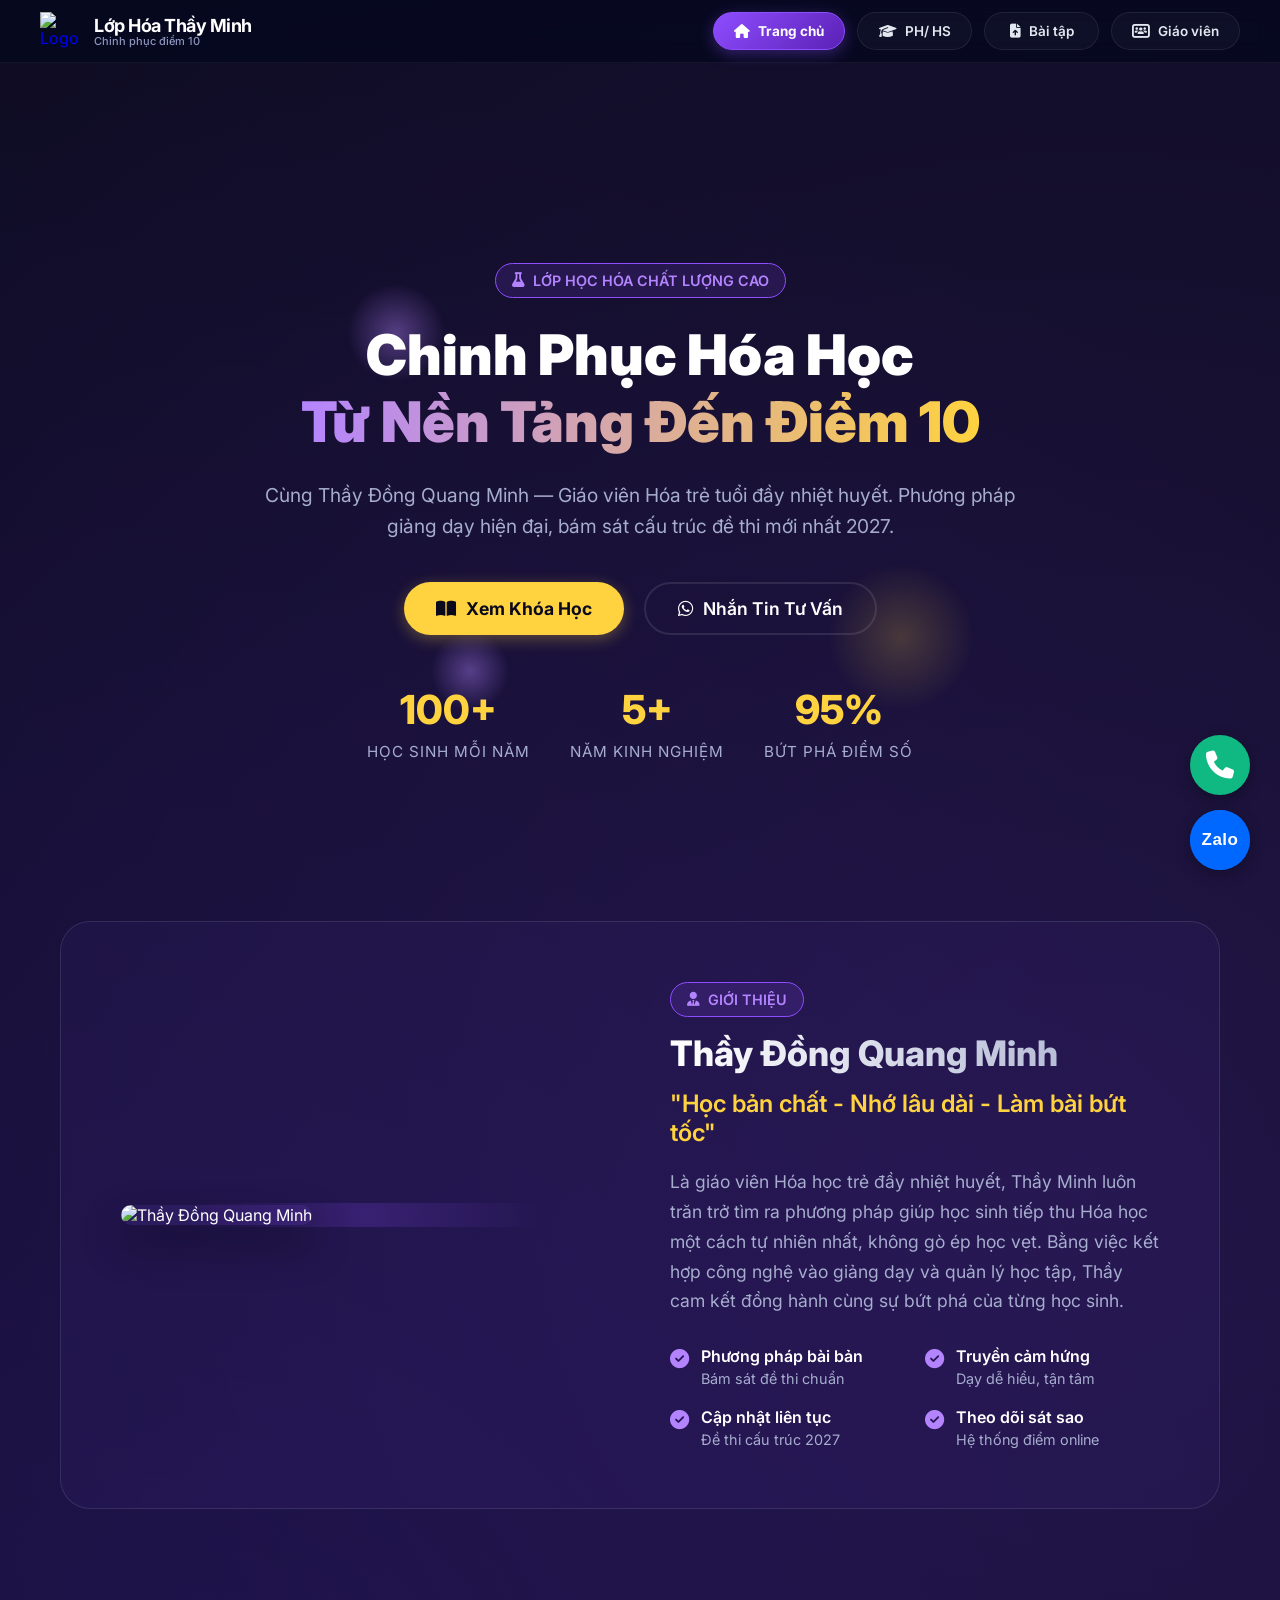
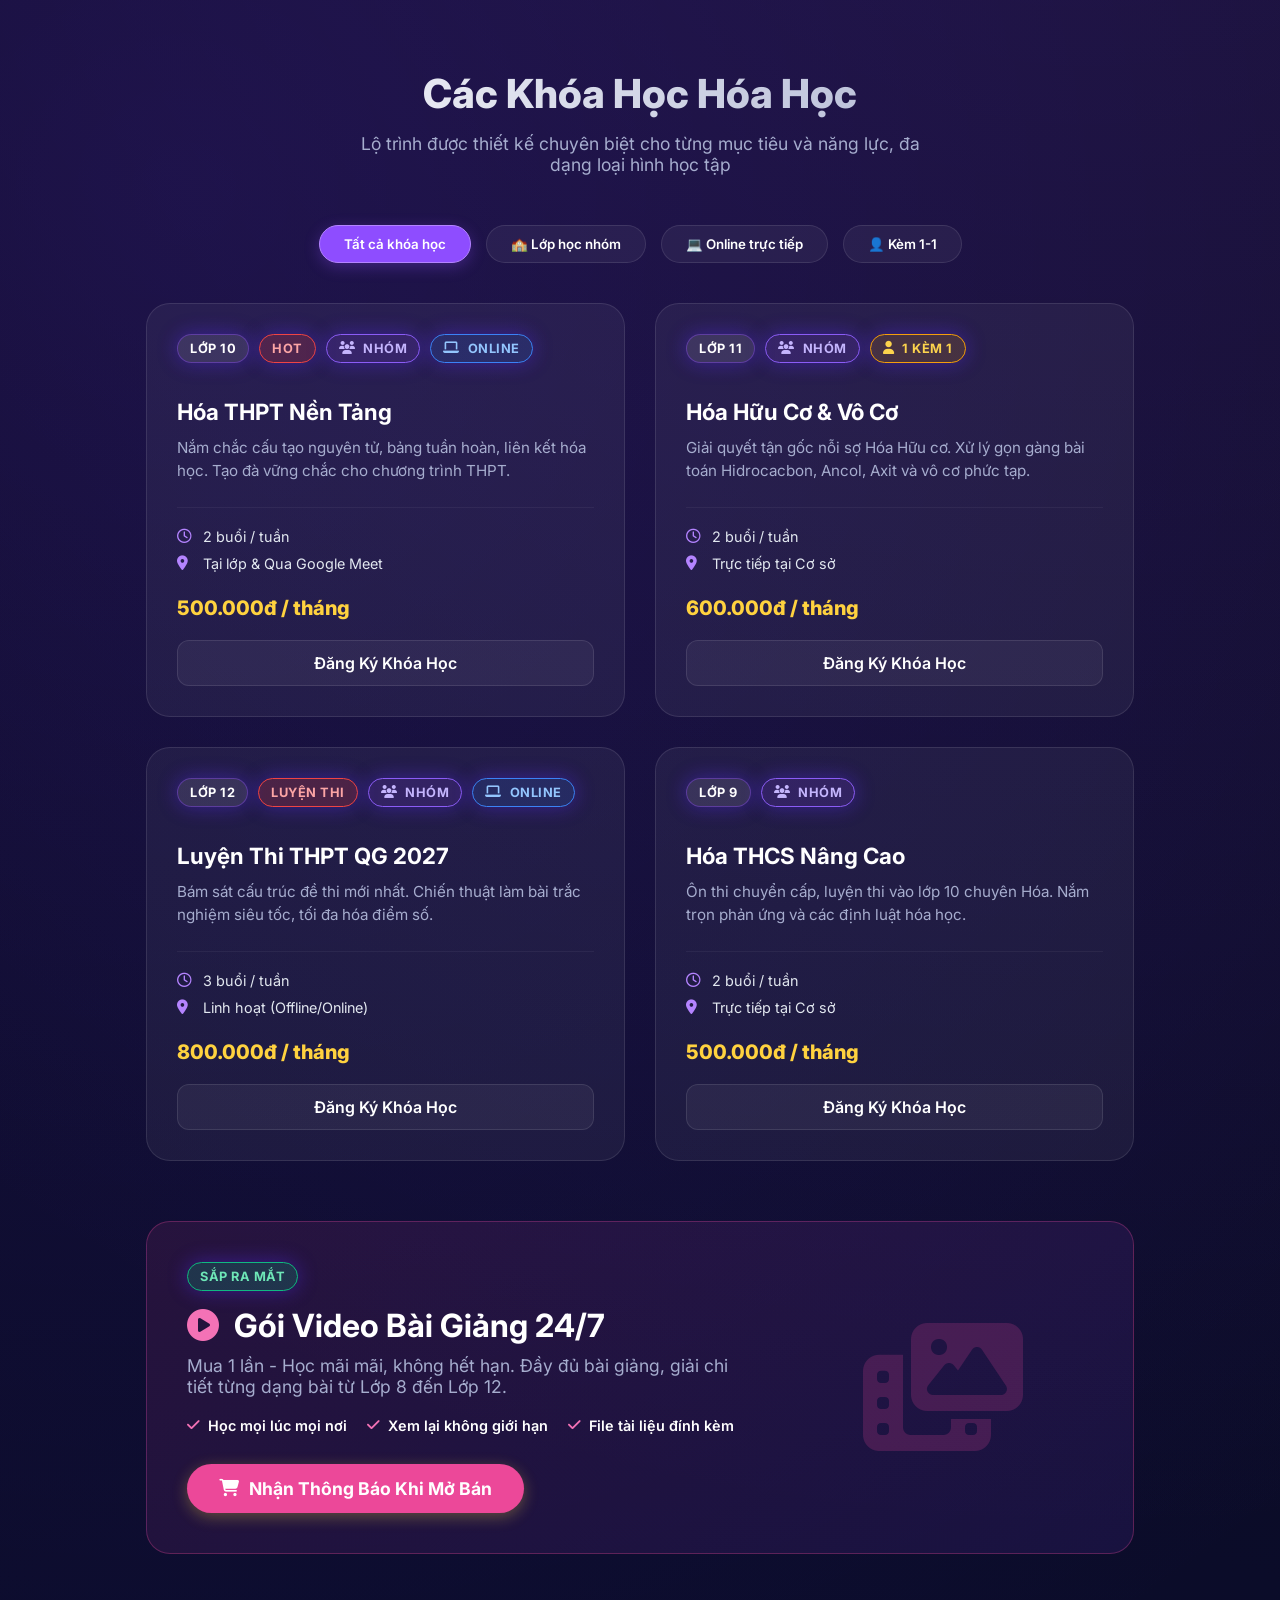
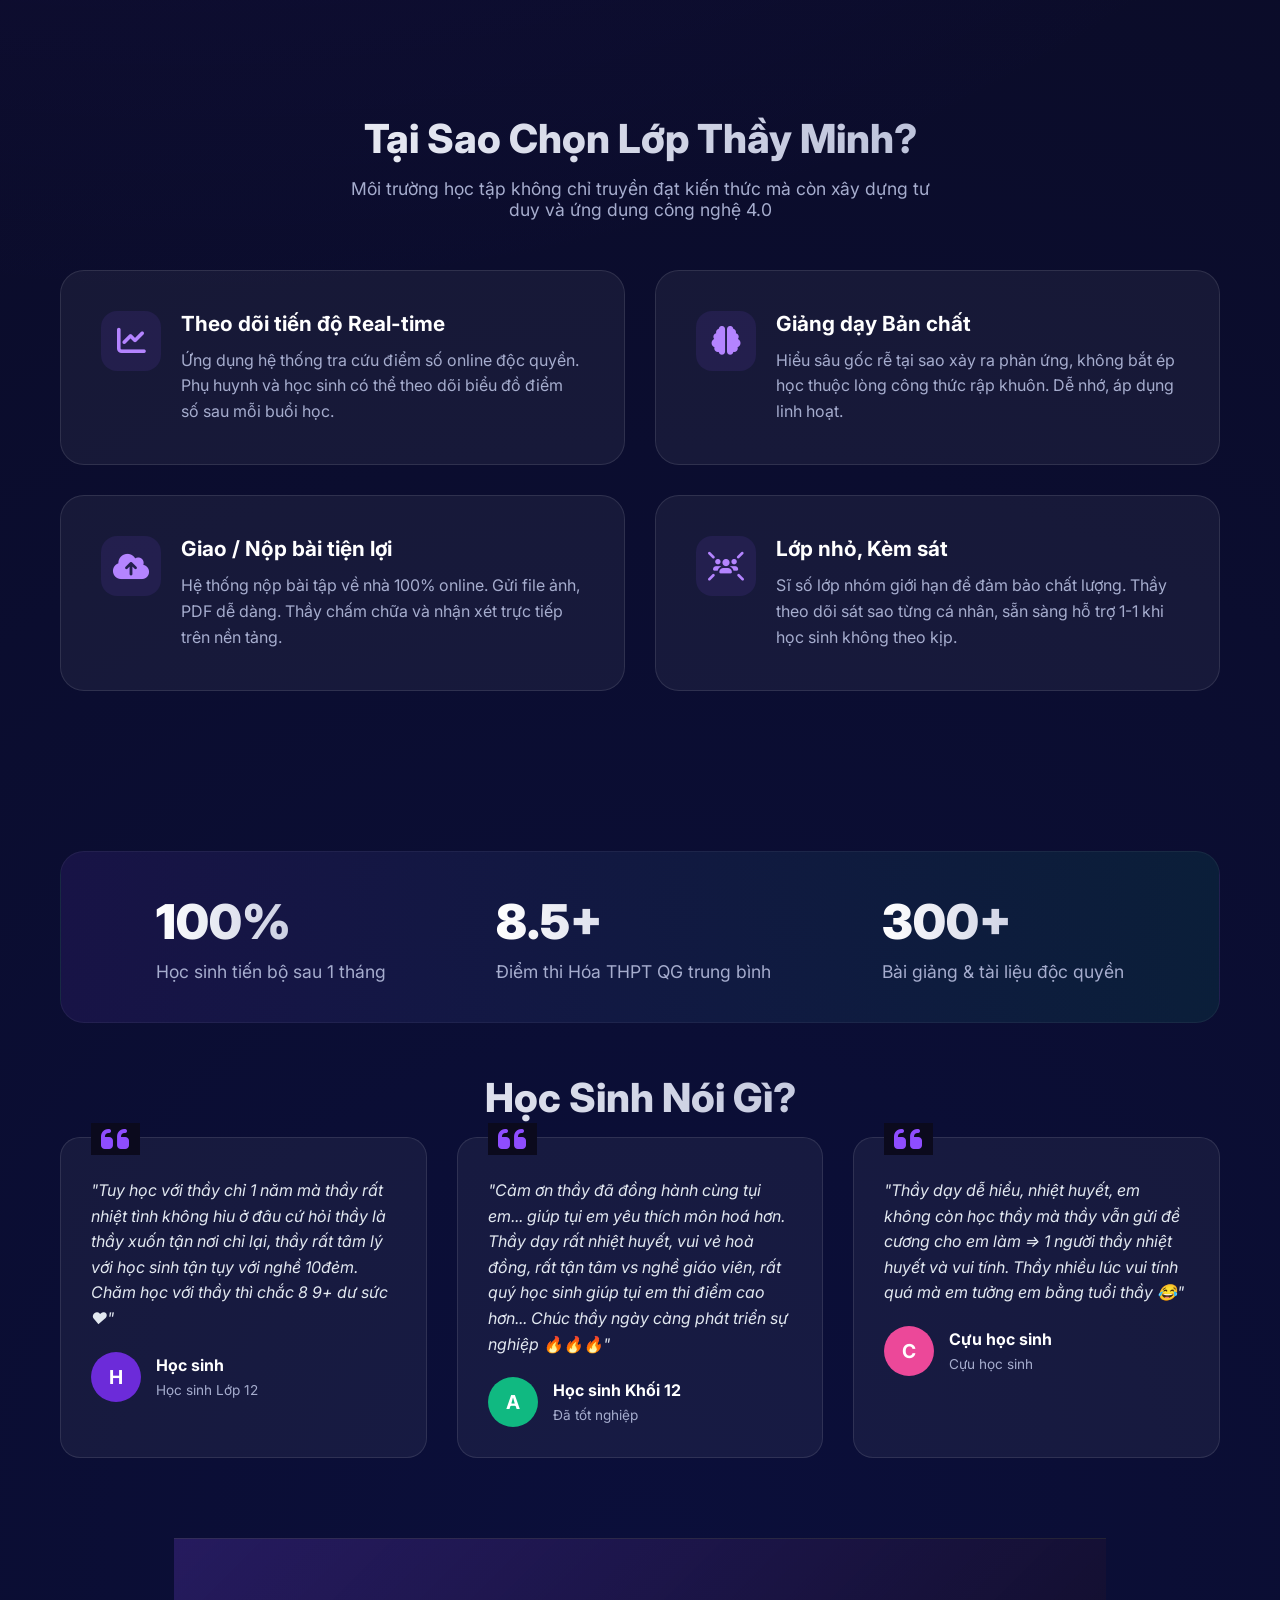
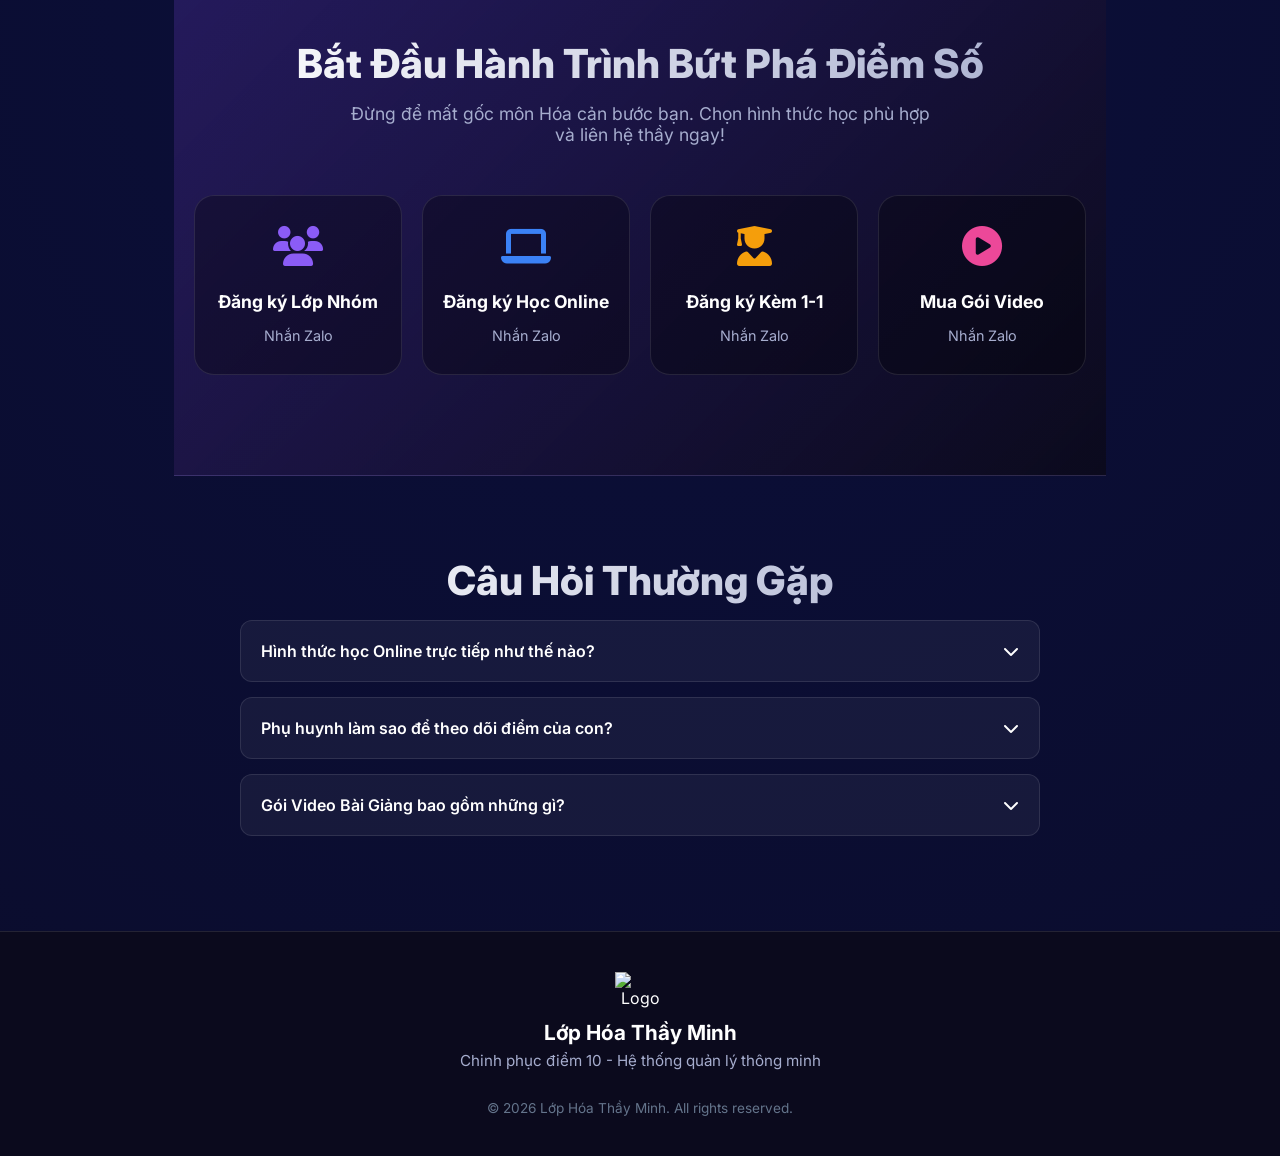
==== commit f89100f7: "fix: make footer 100% width since body has flex align-items center" ====
--- a/index.html
+++ b/index.html
@@ -404,7 +404,7 @@
     </div>
 
     <!-- FOOTER -->
-    <footer class="footer-section" style="background: #0B0A1D; border-top: 1px solid rgba(255,255,255,0.1); padding: 40px 20px;">
+    <footer class="footer-section" style="background: #0B0A1D; border-top: 1px solid rgba(255,255,255,0.1); padding: 40px 20px; width: 100%;">
         <div class="section-wrapper" style="padding: 0; display: flex; flex-direction: column; justify-content: center; align-items: center; gap: 15px;">
             <div class="footer-left" style="display: flex; flex-direction: column; align-items: center; gap: 12px; text-align: center;">
                 <img src="https://i.postimg.cc/66rKbPmb/trinh-duyet.png" alt="Logo" style="width: 50px;">
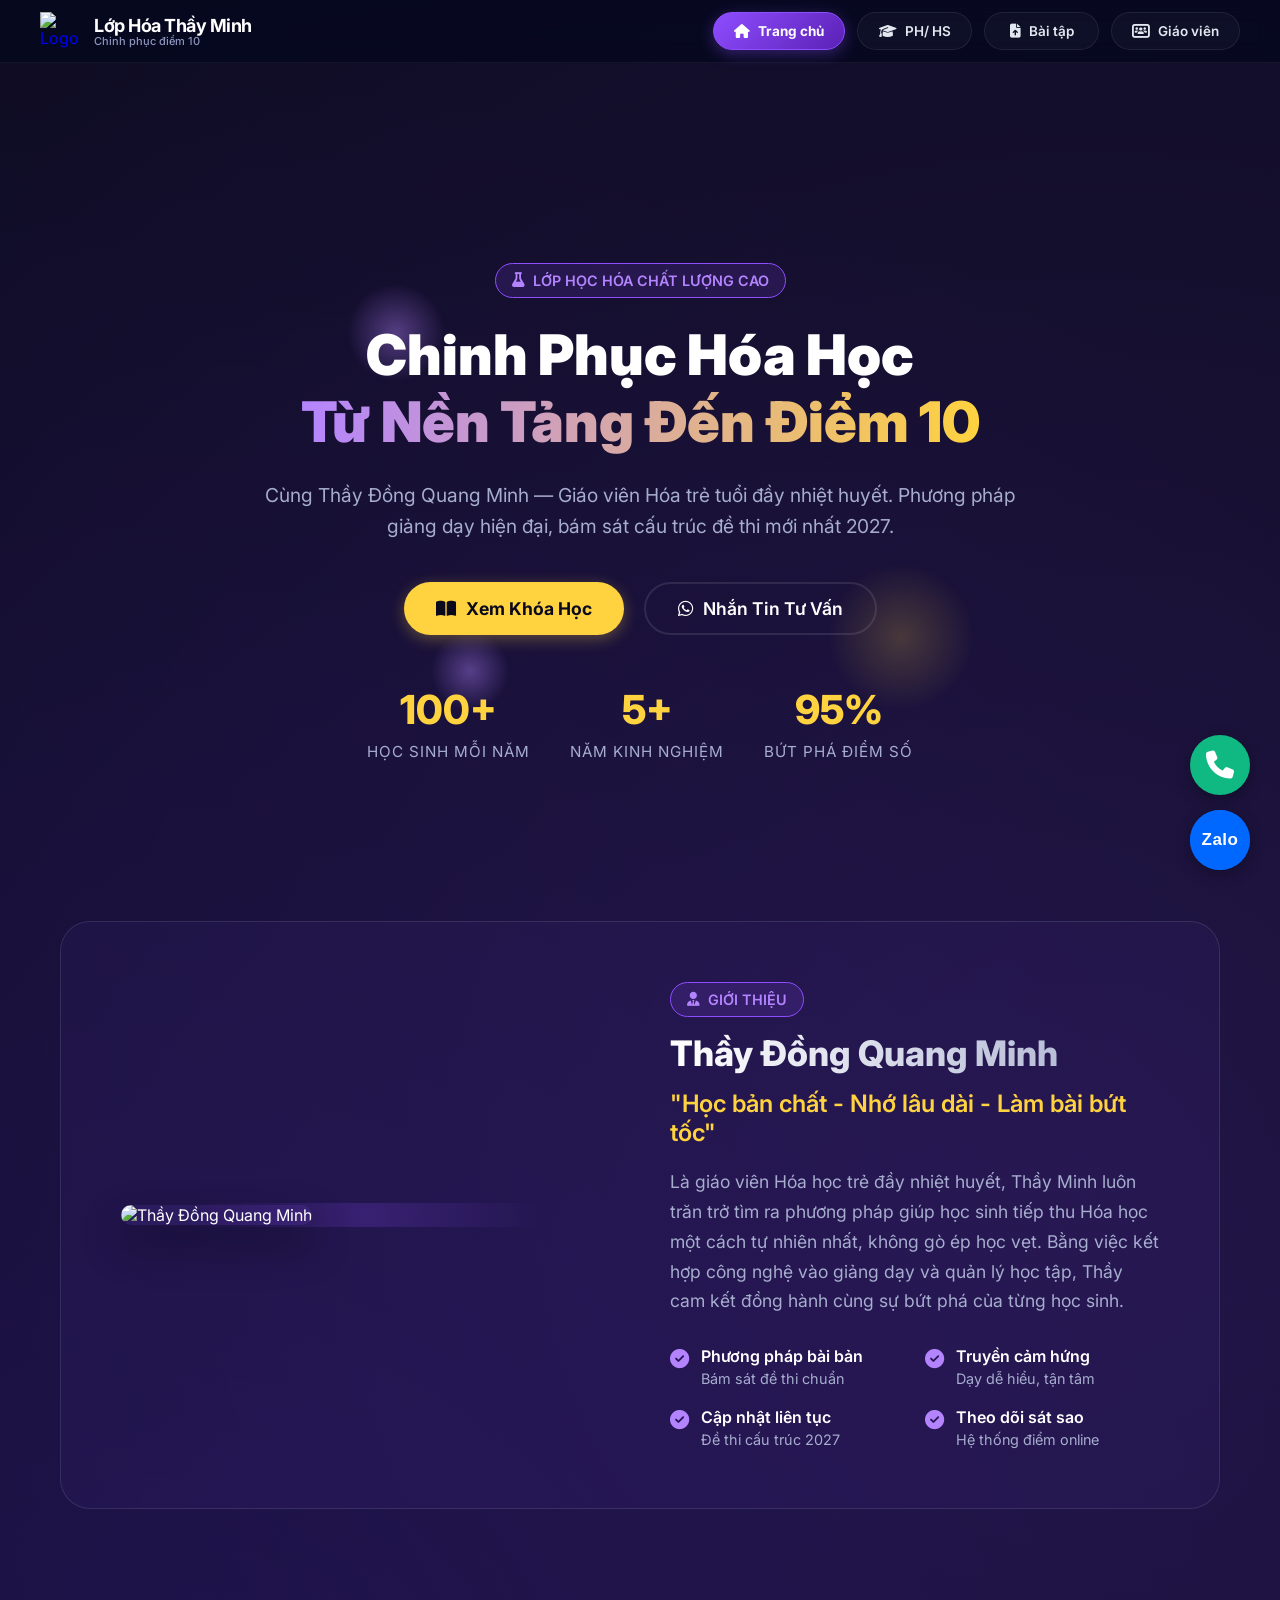
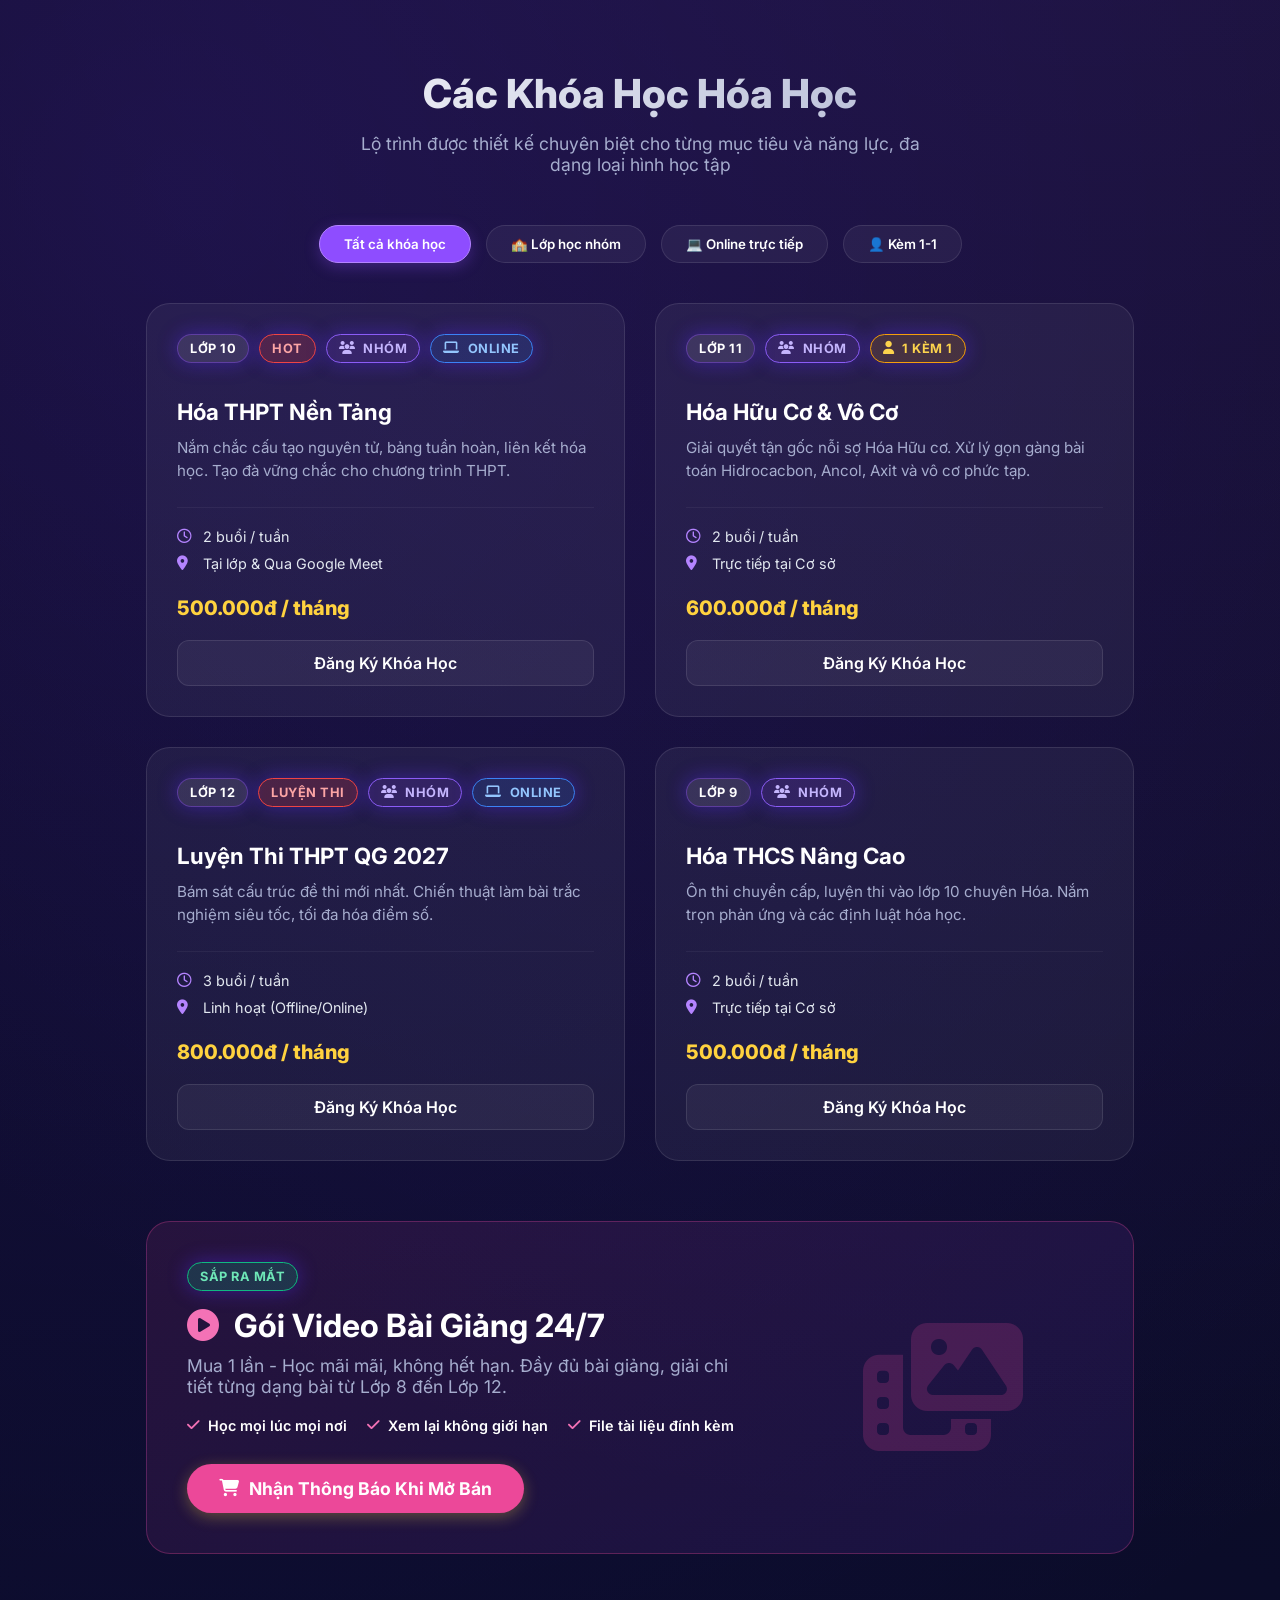
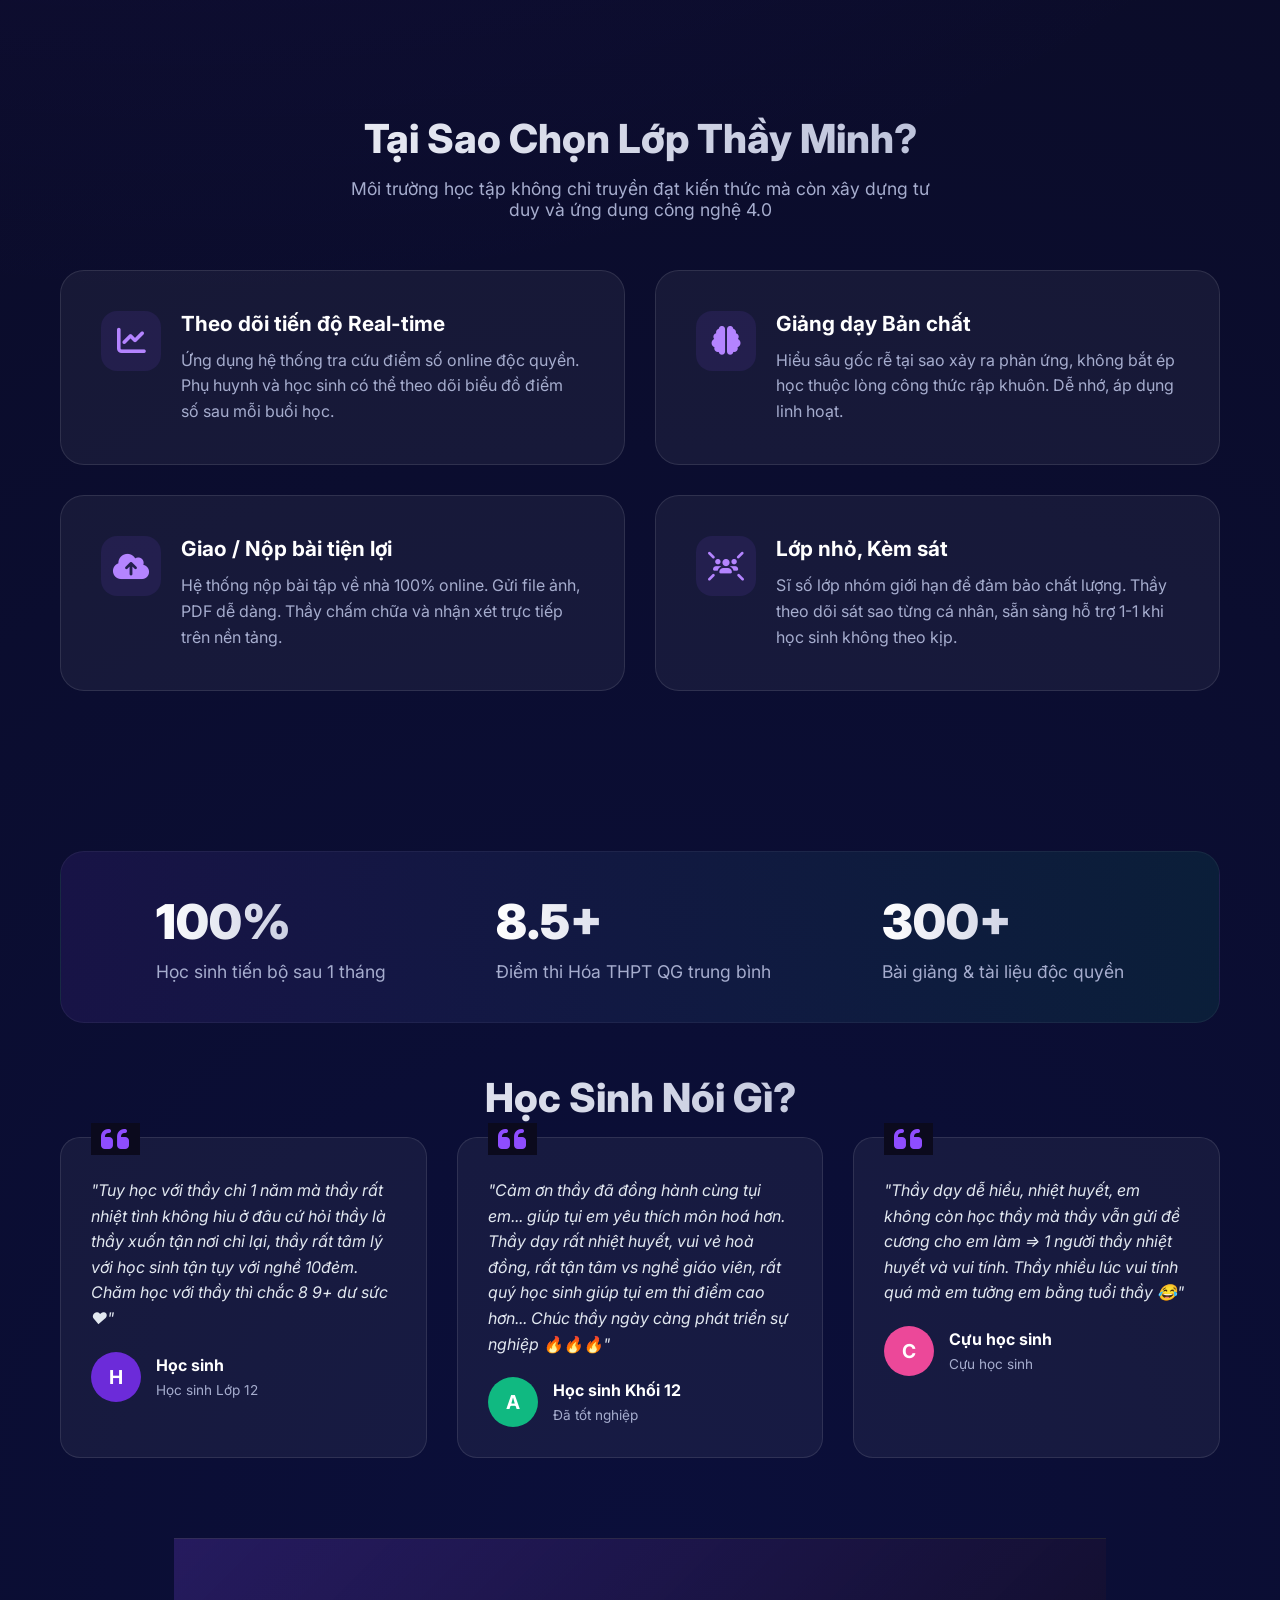
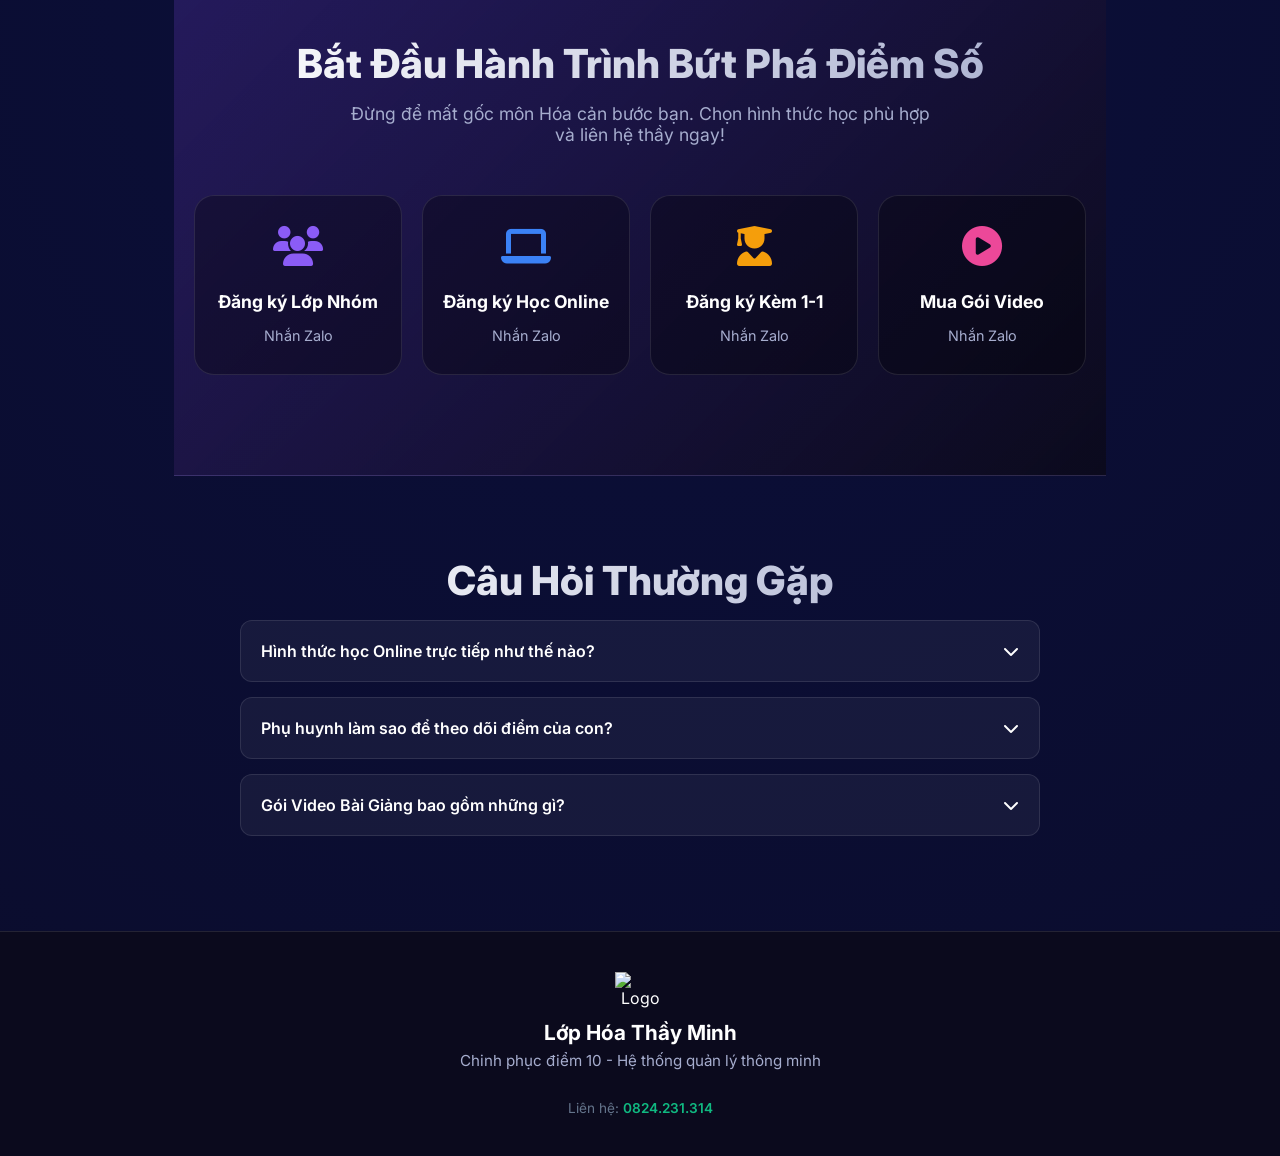
==== commit bcc91986: "fix: replace copyright text with phone number in footer" ====
--- a/index.html
+++ b/index.html
@@ -415,7 +415,7 @@
             </div>
         </div>
         <div style="text-align: center; margin-top: 30px; color: #64748B; font-size: 0.85rem;">
-            &copy; 2026 Lớp Hóa Thầy Minh. All rights reserved.
+            Liên hệ: <span style="color: #10B981; font-weight: 600;">0824.231.314</span>
         </div>
     </footer>
 
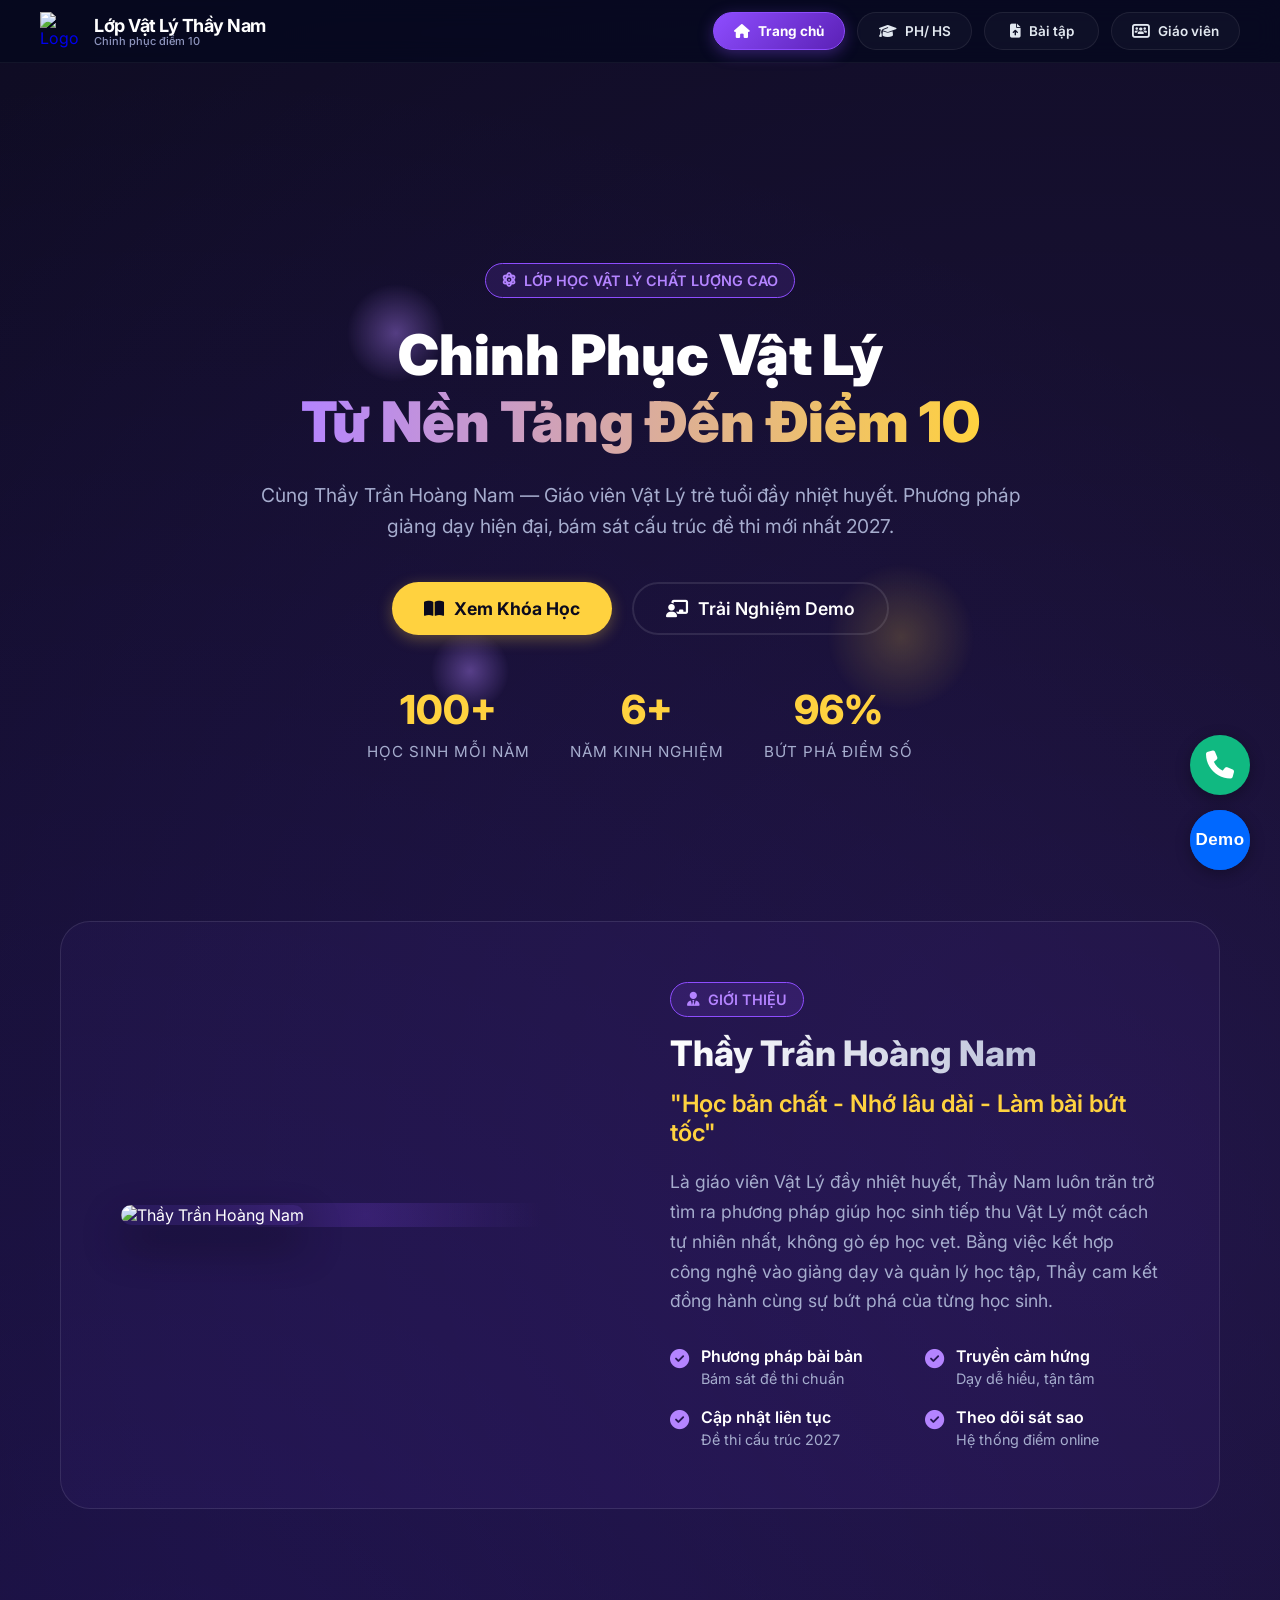
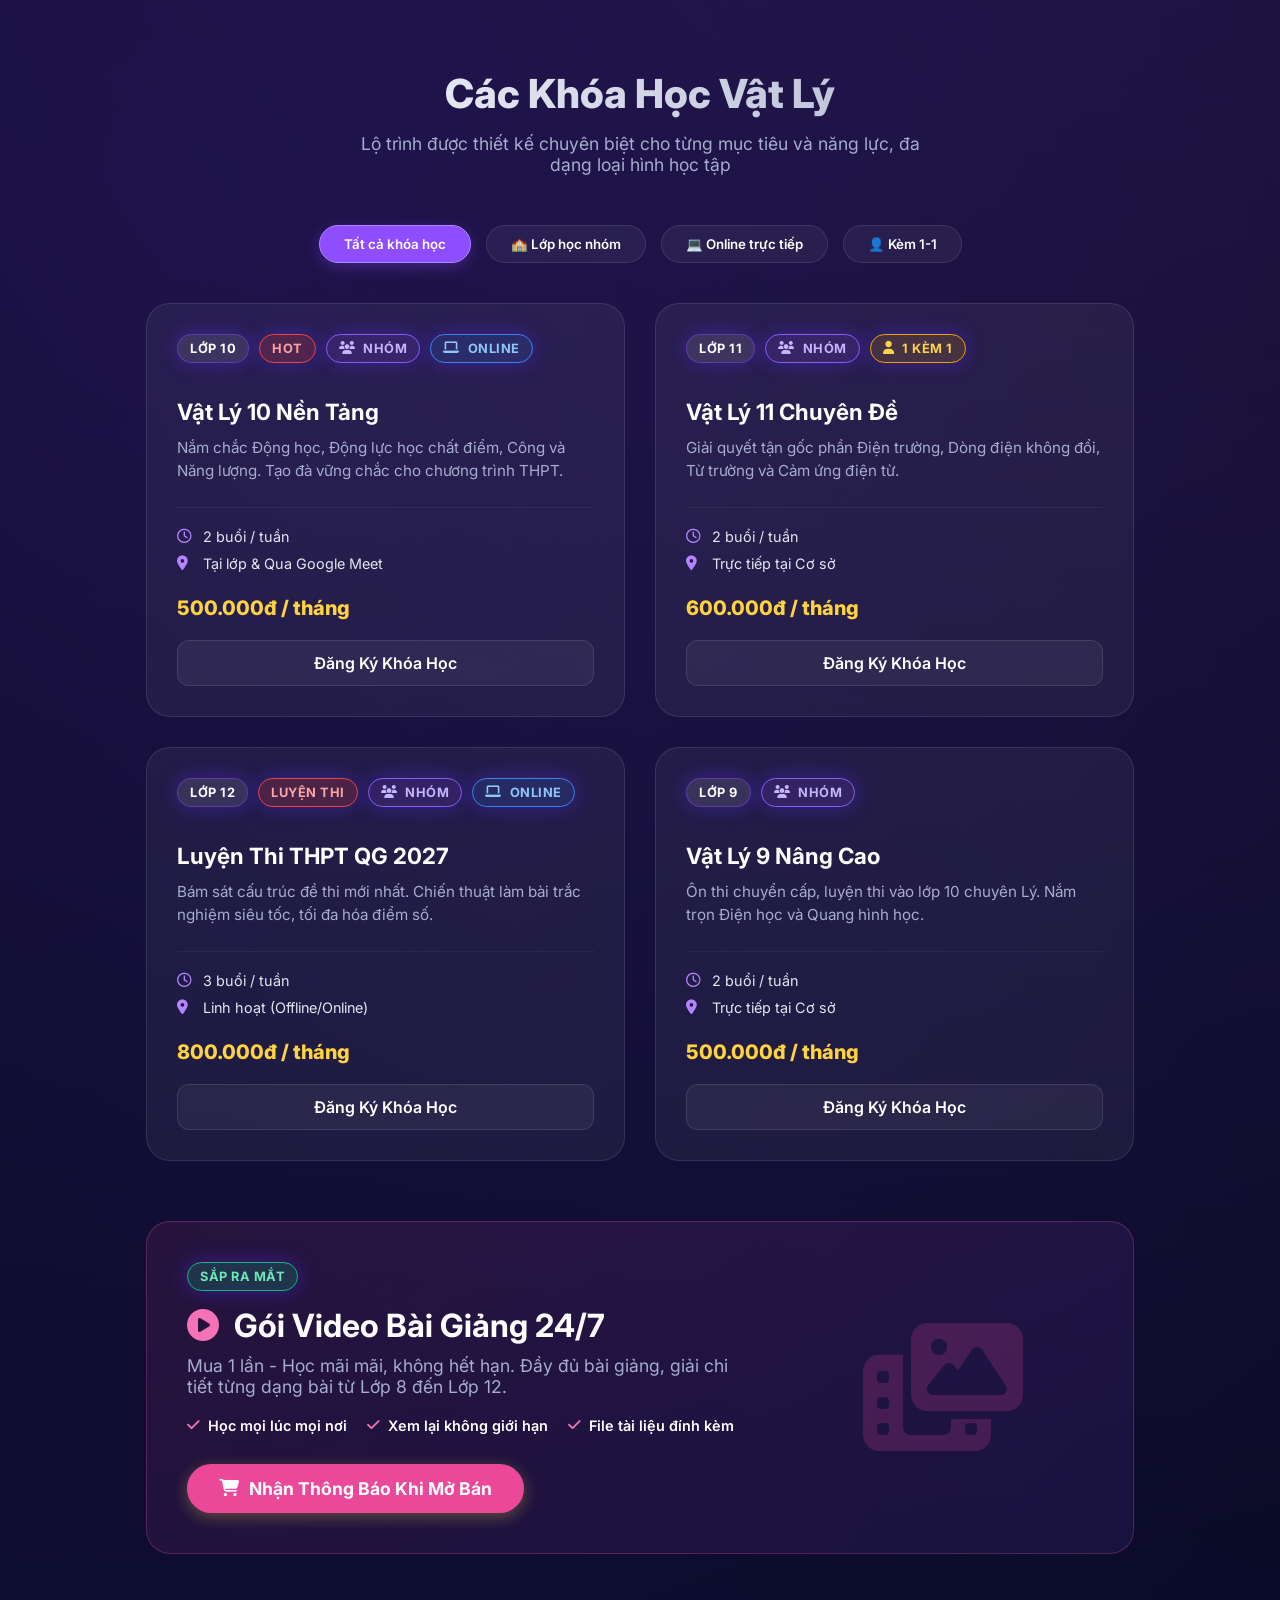
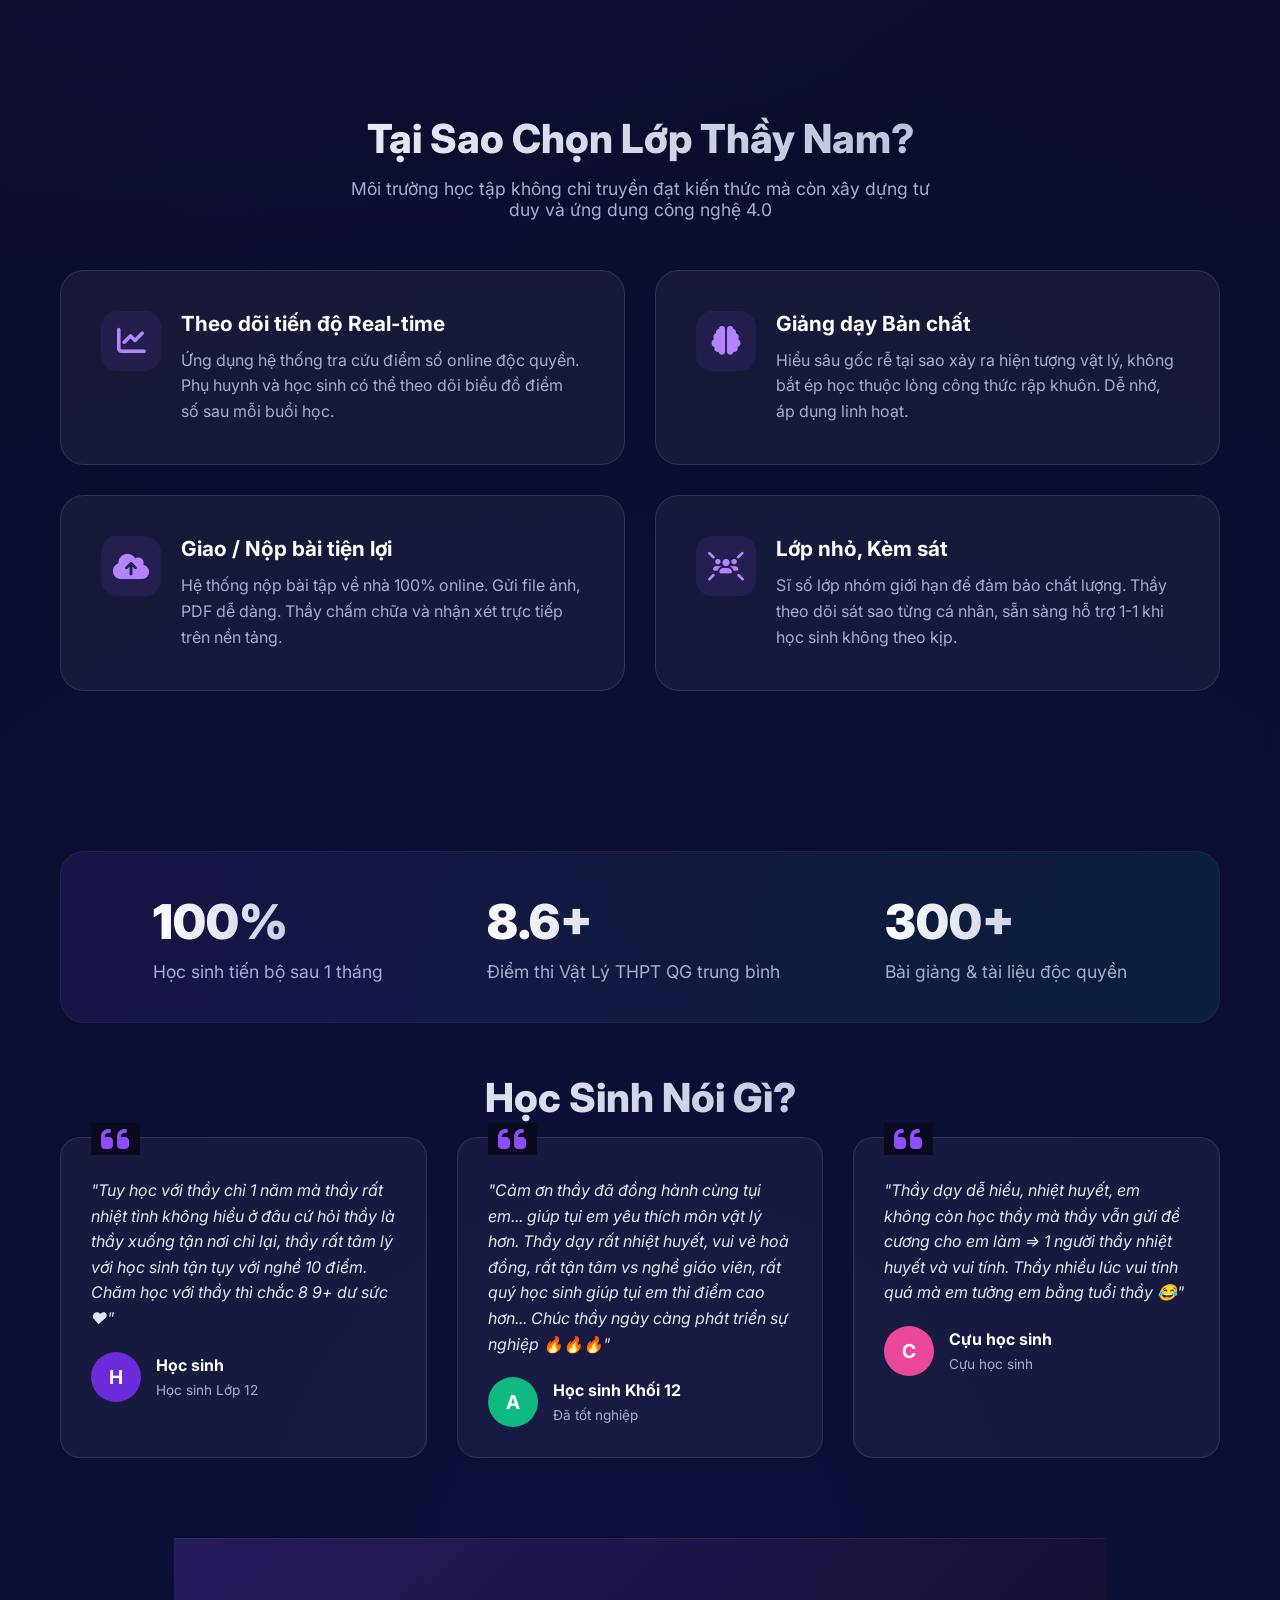
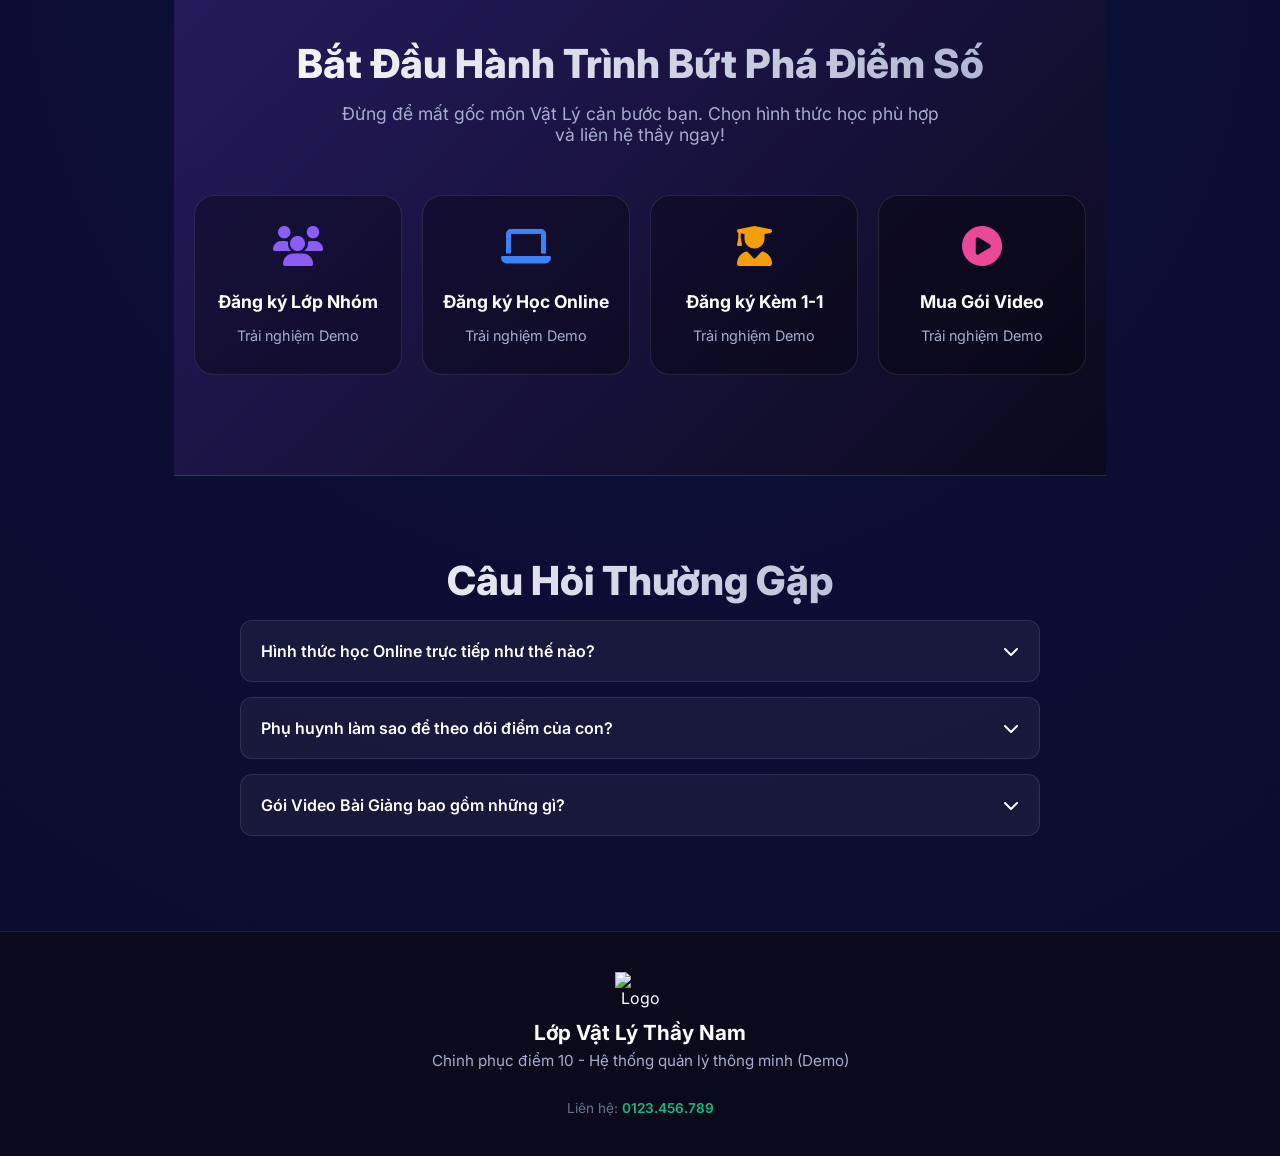
==== commit b0eebb41: "Cap nhat ban Demo Lop Vat Ly Thay Nam hoan chinh" ====
--- a/index.html
+++ b/index.html
@@ -4,7 +4,7 @@
     <link rel="icon" type="image/png" href="https://i.postimg.cc/66rKbPmb/trinh-duyet.png">
     <meta charset="UTF-8">
     <meta name="viewport" content="width=device-width, initial-scale=1.0">
-    <title>Lớp Hóa Thầy Minh - Chinh Phục Hóa Học</title>
+    <title>Lớp Vật Lý Thầy Nam - Chinh Phục Điểm 10 Vật Lý</title>
     <!-- Google Fonts -->
     <link href="https://fonts.googleapis.com/css2?family=Inter:wght@400;500;600;700;800;900&display=swap" rel="stylesheet">
     <!-- FontAwesome Icons -->
@@ -21,7 +21,7 @@
             <a href="index.html" class="nav-left" style="text-decoration: none; cursor: pointer;">
                 <img src="https://i.postimg.cc/66rKbPmb/trinh-duyet.png" alt="Logo" class="nav-logo">
                 <div class="header-text">
-                    <h1>Lớp Hóa Thầy Minh</h1>
+                    <h1>Lớp Vật Lý Thầy Nam</h1>
                     <p>Chinh phục điểm 10</p>
                 </div>
             </a>
@@ -48,14 +48,14 @@
             
             <div class="hero-content fade-up">
                 <div class="hero-badge">
-                    <i class="fa-solid fa-flask"></i> LỚP HỌC HÓA CHẤT LƯỢNG CAO
-                </div>
-                <h1 class="hero-title">Chinh Phục Hóa Học <br><span class="highlight">Từ Nền Tảng Đến Điểm 10</span></h1>
-                <p class="hero-subtitle">Cùng Thầy Đồng Quang Minh — Giáo viên Hóa trẻ tuổi đầy nhiệt huyết. Phương pháp giảng dạy hiện đại, bám sát cấu trúc đề thi mới nhất 2027.</p>
+                    <i class="fa-solid fa-atom"></i> LỚP HỌC VẬT LÝ CHẤT LƯỢNG CAO
+                </div>
+                <h1 class="hero-title">Chinh Phục Vật Lý <br><span class="highlight">Từ Nền Tảng Đến Điểm 10</span></h1>
+                <p class="hero-subtitle">Cùng Thầy Trần Hoàng Nam — Giáo viên Vật Lý trẻ tuổi đầy nhiệt huyết. Phương pháp giảng dạy hiện đại, bám sát cấu trúc đề thi mới nhất 2027.</p>
                 
                 <div class="hero-ctas">
                     <a href="#courses" class="btn-primary"><i class="fa-solid fa-book-open"></i> Xem Khóa Học</a>
-                    <a href="#cta" class="btn-outline"><i class="fa-brands fa-whatsapp"></i> Nhắn Tin Tư Vấn</a>
+                    <a href="class-login.html" class="btn-outline"><i class="fa-solid fa-chalkboard-user"></i> Trải Nghiệm Demo</a>
                 </div>
                 
                 <div class="hero-stats fade-up delay-200">
@@ -64,11 +64,11 @@
                         <div class="stat-label">Học Sinh Mỗi Năm</div>
                     </div>
                     <div class="stat-item">
-                        <div class="stat-number">5+</div>
+                        <div class="stat-number">6+</div>
                         <div class="stat-label">Năm Kinh Nghiệm</div>
                     </div>
                     <div class="stat-item">
-                        <div class="stat-number">95%</div>
+                        <div class="stat-number">96%</div>
                         <div class="stat-label">Bứt Phá Điểm Số</div>
                     </div>
                 </div>
@@ -80,15 +80,14 @@
             <div class="about-section fade-up">
                 <div class="about-image">
                     <div class="about-image-glow"></div>
-                    <!-- Placeholder ảnh thầy, thay ảnh thật vào đây -->
-                    <img src="https://i.postimg.cc/J0w1W56r/placeholder-teacher.png" alt="Thầy Đồng Quang Minh" style="background: rgba(142,77,255,0.1); object-fit: cover;">
+                    <img src="https://images.unsplash.com/photo-1568602471122-7832951cc4c5?w=500&auto=format&fit=crop&q=80" alt="Thầy Trần Hoàng Nam" style="background: rgba(142,77,255,0.1); object-fit: cover; width: 100%; border-radius: 18px;">
                 </div>
                 <div class="about-content">
                     <div class="hero-badge" style="margin-bottom: 15px;"><i class="fa-solid fa-user-tie"></i> GIỚI THIỆU</div>
-                    <h2 class="section-title" style="text-align: left; font-size: 2.2rem;">Thầy Đồng Quang Minh</h2>
+                    <h2 class="section-title" style="text-align: left; font-size: 2.2rem;">Thầy Trần Hoàng Nam</h2>
                     <div class="about-tagline">"Học bản chất - Nhớ lâu dài - Làm bài bứt tốc"</div>
                     <p class="about-text">
-                        Là giáo viên Hóa học trẻ đầy nhiệt huyết, Thầy Minh luôn trăn trở tìm ra phương pháp giúp học sinh tiếp thu Hóa học một cách tự nhiên nhất, không gò ép học vẹt. Bằng việc kết hợp công nghệ vào giảng dạy và quản lý học tập, Thầy cam kết đồng hành cùng sự bứt phá của từng học sinh.
+                        Là giáo viên Vật Lý đầy nhiệt huyết, Thầy Nam luôn trăn trở tìm ra phương pháp giúp học sinh tiếp thu Vật Lý một cách tự nhiên nhất, không gò ép học vẹt. Bằng việc kết hợp công nghệ vào giảng dạy và quản lý học tập, Thầy cam kết đồng hành cùng sự bứt phá của từng học sinh.
                     </p>
                     <div class="about-highlights">
                         <div class="highlight-item">
@@ -127,7 +126,7 @@
         <!-- 3. COURSES -->
         <section class="section-wrapper" id="courses">
             <div class="section-header">
-                <h2 class="section-title">Các Khóa Học Hóa Học</h2>
+                <h2 class="section-title">Các Khóa Học Vật Lý</h2>
                 <p class="section-subtitle">Lộ trình được thiết kế chuyên biệt cho từng mục tiêu và năng lực, đa dạng loại hình học tập</p>
             </div>
             
@@ -148,14 +147,14 @@
                         <span class="badge badge-type-group"><i class="fa-solid fa-users"></i> Nhóm</span>
                         <span class="badge badge-type-online"><i class="fa-solid fa-laptop"></i> Online</span>
                     </div>
-                    <h3 class="course-title">Hóa THPT Nền Tảng</h3>
-                    <p class="course-desc">Nắm chắc cấu tạo nguyên tử, bảng tuần hoàn, liên kết hóa học. Tạo đà vững chắc cho chương trình THPT.</p>
+                    <h3 class="course-title">Vật Lý 10 Nền Tảng</h3>
+                    <p class="course-desc">Nắm chắc Động học, Động lực học chất điểm, Công và Năng lượng. Tạo đà vững chắc cho chương trình THPT.</p>
                     <div class="course-meta">
                         <div class="meta-item"><i class="fa-regular fa-clock"></i> 2 buổi / tuần</div>
                         <div class="meta-item"><i class="fa-solid fa-location-dot"></i> Tại lớp & Qua Google Meet</div>
                     </div>
                     <div class="course-price">500.000đ / tháng</div>
-                    <a href="https://zalo.me/0824231314" target="_blank" class="course-cta">Đăng Ký Khóa Học</a>
+                    <a href="class-login.html" class="course-cta">Đăng Ký Khóa Học</a>
                 </div>
                 
                 <!-- Card 2 -->
@@ -165,14 +164,14 @@
                         <span class="badge badge-type-group"><i class="fa-solid fa-users"></i> Nhóm</span>
                         <span class="badge badge-type-1on1"><i class="fa-solid fa-user"></i> 1 Kèm 1</span>
                     </div>
-                    <h3 class="course-title">Hóa Hữu Cơ & Vô Cơ</h3>
-                    <p class="course-desc">Giải quyết tận gốc nỗi sợ Hóa Hữu cơ. Xử lý gọn gàng bài toán Hidrocacbon, Ancol, Axit và vô cơ phức tạp.</p>
+                    <h3 class="course-title">Vật Lý 11 Chuyên Đề</h3>
+                    <p class="course-desc">Giải quyết tận gốc phần Điện trường, Dòng điện không đổi, Từ trường và Cảm ứng điện từ.</p>
                     <div class="course-meta">
                         <div class="meta-item"><i class="fa-regular fa-clock"></i> 2 buổi / tuần</div>
                         <div class="meta-item"><i class="fa-solid fa-location-dot"></i> Trực tiếp tại Cơ sở</div>
                     </div>
                     <div class="course-price">600.000đ / tháng</div>
-                    <a href="https://zalo.me/0824231314" target="_blank" class="course-cta">Đăng Ký Khóa Học</a>
+                    <a href="class-login.html" class="course-cta">Đăng Ký Khóa Học</a>
                 </div>
                 
                 <!-- Card 3 -->
@@ -190,7 +189,7 @@
                         <div class="meta-item"><i class="fa-solid fa-location-dot"></i> Linh hoạt (Offline/Online)</div>
                     </div>
                     <div class="course-price">800.000đ / tháng</div>
-                    <a href="https://zalo.me/0824231314" target="_blank" class="course-cta">Đăng Ký Khóa Học</a>
+                    <a href="class-login.html" class="course-cta">Đăng Ký Khóa Học</a>
                 </div>
                 
                 <!-- Card 4 -->
@@ -199,14 +198,14 @@
                         <span class="badge badge-grade">Lớp 9</span>
                         <span class="badge badge-type-group"><i class="fa-solid fa-users"></i> Nhóm</span>
                     </div>
-                    <h3 class="course-title">Hóa THCS Nâng Cao</h3>
-                    <p class="course-desc">Ôn thi chuyển cấp, luyện thi vào lớp 10 chuyên Hóa. Nắm trọn phản ứng và các định luật hóa học.</p>
+                    <h3 class="course-title">Vật Lý 9 Nâng Cao</h3>
+                    <p class="course-desc">Ôn thi chuyển cấp, luyện thi vào lớp 10 chuyên Lý. Nắm trọn Điện học và Quang hình học.</p>
                     <div class="course-meta">
                         <div class="meta-item"><i class="fa-regular fa-clock"></i> 2 buổi / tuần</div>
                         <div class="meta-item"><i class="fa-solid fa-location-dot"></i> Trực tiếp tại Cơ sở</div>
                     </div>
                     <div class="course-price">500.000đ / tháng</div>
-                    <a href="https://zalo.me/0824231314" target="_blank" class="course-cta">Đăng Ký Khóa Học</a>
+                    <a href="class-login.html" class="course-cta">Đăng Ký Khóa Học</a>
                 </div>
                 
             </div>
@@ -222,7 +221,7 @@
                         <div class="video-perk"><i class="fa-solid fa-check"></i> Xem lại không giới hạn</div>
                         <div class="video-perk"><i class="fa-solid fa-check"></i> File tài liệu đính kèm</div>
                     </div>
-                    <a href="https://zalo.me/0824231314" target="_blank" class="btn-primary btn-video"><i class="fa-solid fa-cart-shopping"></i> Nhận Thông Báo Khi Mở Bán</a>
+                    <a href="class-login.html" class="btn-primary btn-video"><i class="fa-solid fa-cart-shopping"></i> Nhận Thông Báo Khi Mở Bán</a>
                 </div>
                 <div class="video-banner-img">
                     <i class="fa-solid fa-photo-film"></i>
@@ -233,7 +232,7 @@
         <!-- 4. WHY CHOOSE -->
         <section class="section-wrapper" id="why">
             <div class="section-header">
-                <h2 class="section-title">Tại Sao Chọn Lớp Thầy Minh?</h2>
+                <h2 class="section-title">Tại Sao Chọn Lớp Thầy Nam?</h2>
                 <p class="section-subtitle">Môi trường học tập không chỉ truyền đạt kiến thức mà còn xây dựng tư duy và ứng dụng công nghệ 4.0</p>
             </div>
             
@@ -249,7 +248,7 @@
                     <div class="why-icon"><i class="fa-solid fa-brain"></i></div>
                     <div class="why-text">
                         <h3>Giảng dạy Bản chất</h3>
-                        <p>Hiểu sâu gốc rễ tại sao xảy ra phản ứng, không bắt ép học thuộc lòng công thức rập khuôn. Dễ nhớ, áp dụng linh hoạt.</p>
+                        <p>Hiểu sâu gốc rễ tại sao xảy ra hiện tượng vật lý, không bắt ép học thuộc lòng công thức rập khuôn. Dễ nhớ, áp dụng linh hoạt.</p>
                     </div>
                 </div>
                 <div class="why-card">
@@ -277,8 +276,8 @@
                     <p>Học sinh tiến bộ sau 1 tháng</p>
                 </div>
                 <div class="r-stat text-center">
-                    <h4>8.5+</h4>
-                    <p>Điểm thi Hóa THPT QG trung bình</p>
+                    <h4>8.6+</h4>
+                    <p>Điểm thi Vật Lý THPT QG trung bình</p>
                 </div>
                 <div class="r-stat text-center">
                     <h4>300+</h4>
@@ -293,7 +292,7 @@
             <div class="testimonials fade-up delay-100">
                 <div class="testi-card">
                     <i class="fa-solid fa-quote-left quote-icon"></i>
-                    <p class="testi-text">"Tuy học với thầy chỉ 1 năm mà thầy rất nhiệt tình không hỉu ở đâu cứ hỏi thầy là thầy xuốn tận nơi chỉ lại, thầy rất tâm lý với học sinh tận tụy với nghề 10đẻm. Chăm học với thầy thì chắc 8 9+ dư sức ❤️"</p>
+                    <p class="testi-text">"Tuy học với thầy chỉ 1 năm mà thầy rất nhiệt tình không hiểu ở đâu cứ hỏi thầy là thầy xuống tận nơi chỉ lại, thầy rất tâm lý với học sinh tận tụy với nghề 10 điểm. Chăm học với thầy thì chắc 8 9+ dư sức ❤️"</p>
                     <div class="testi-author">
                         <div class="testi-author-avatar">H</div>
                         <div class="testi-author-info">
@@ -304,7 +303,7 @@
                 </div>
                 <div class="testi-card">
                     <i class="fa-solid fa-quote-left quote-icon"></i>
-                    <p class="testi-text">"Cảm ơn thầy đã đồng hành cùng tụi em... giúp tụi em yêu thích môn hoá hơn. Thầy dạy rất nhiệt huyết, vui vẻ hoà đồng, rất tận tâm vs nghề giáo viên, rất quý học sinh giúp tụi em thi điểm cao hơn... Chúc thầy ngày càng phát triển sự nghiệp 🔥🔥🔥"</p>
+                    <p class="testi-text">"Cảm ơn thầy đã đồng hành cùng tụi em... giúp tụi em yêu thích môn vật lý hơn. Thầy dạy rất nhiệt huyết, vui vẻ hoà đồng, rất tận tâm vs nghề giáo viên, rất quý học sinh giúp tụi em thi điểm cao hơn... Chúc thầy ngày càng phát triển sự nghiệp 🔥🔥🔥"</p>
                     <div class="testi-author">
                         <div class="testi-author-avatar" style="background: #10B981;">A</div>
                         <div class="testi-author-info">
@@ -331,28 +330,28 @@
         <section class="cta-section" id="cta">
             <div class="section-wrapper" style="padding: 0;">
                 <h2 class="section-title">Bắt Đầu Hành Trình Bứt Phá Điểm Số</h2>
-                <p class="section-subtitle">Đừng để mất gốc môn Hóa cản bước bạn. Chọn hình thức học phù hợp và liên hệ thầy ngay!</p>
+                <p class="section-subtitle">Đừng để mất gốc môn Vật Lý cản bước bạn. Chọn hình thức học phù hợp và liên hệ thầy ngay!</p>
                 
                 <div class="cta-grid fade-up">
-                    <a href="https://zalo.me/0824231314" target="_blank" class="cta-card c-group">
+                    <a href="class-login.html" class="cta-card c-group">
                         <i class="fa-solid fa-users"></i>
                         <h4>Đăng ký Lớp Nhóm</h4>
-                        <span>Nhắn Zalo</span>
+                        <span>Trải nghiệm Demo</span>
                     </a>
-                    <a href="https://zalo.me/0824231314" target="_blank" class="cta-card c-online">
+                    <a href="class-login.html" class="cta-card c-online">
                         <i class="fa-solid fa-laptop"></i>
                         <h4>Đăng ký Học Online</h4>
-                        <span>Nhắn Zalo</span>
+                        <span>Trải nghiệm Demo</span>
                     </a>
-                    <a href="https://zalo.me/0824231314" target="_blank" class="cta-card c-1on1">
+                    <a href="class-login.html" class="cta-card c-1on1">
                         <i class="fa-solid fa-user-graduate"></i>
                         <h4>Đăng ký Kèm 1-1</h4>
-                        <span>Nhắn Zalo</span>
+                        <span>Trải nghiệm Demo</span>
                     </a>
-                    <a href="https://zalo.me/0824231314" target="_blank" class="cta-card c-video">
+                    <a href="class-login.html" class="cta-card c-video">
                         <i class="fa-solid fa-circle-play"></i>
                         <h4>Mua Gói Video</h4>
-                        <span>Nhắn Zalo</span>
+                        <span>Trải nghiệm Demo</span>
                     </a>
                 </div>
             </div>
@@ -383,7 +382,7 @@
                     </div>
                     <div class="faq-answer">
                         <div class="faq-answer-content">
-                            Lớp có hệ thống phần mềm riêng. Phụ huynh chỉ cần ấn vào nút "Tra Điểm" trên menu, nhập số điện thoại là có thể xem bảng điểm, biểu đồ tiến bộ và nhận xét của thầy sau mỗi buổi học.
+                            Lớp có hệ thống phần mềm riêng. Phụ huynh chỉ cần ấn vào nút "PH/ HS" trên menu, nhập số điện thoại là có thể xem bảng điểm, biểu đồ tiến bộ và nhận xét của thầy sau mỗi buổi học.
                         </div>
                     </div>
                 </div>
@@ -404,33 +403,34 @@
     </div>
 
     <!-- FOOTER -->
-    <footer class="footer-section" style="background: #0B0A1D; border-top: 1px solid rgba(255,255,255,0.1); padding: 40px 20px; width: 100%;">
+    <footer class="footer-section" style="background: #0B0A1D; border-top: 1px solid rgba(255,255,255,0.1); padding: 40px 20px;">
         <div class="section-wrapper" style="padding: 0; display: flex; flex-direction: column; justify-content: center; align-items: center; gap: 15px;">
             <div class="footer-left" style="display: flex; flex-direction: column; align-items: center; gap: 12px; text-align: center;">
                 <img src="https://i.postimg.cc/66rKbPmb/trinh-duyet.png" alt="Logo" style="width: 50px;">
                 <div>
-                    <h3 style="margin: 0; font-size: 1.3rem; color: #FFF;">Lớp Hóa Thầy Minh</h3>
-                    <p style="margin: 6px 0 0; color: #A6ADCE; font-size: 0.95rem;">Chinh phục điểm 10 - Hệ thống quản lý thông minh</p>
+                    <h3 style="margin: 0; font-size: 1.3rem; color: #FFF;">Lớp Vật Lý Thầy Nam</h3>
+                    <p style="margin: 6px 0 0; color: #A6ADCE; font-size: 0.95rem;">Chinh phục điểm 10 - Hệ thống quản lý thông minh (Demo)</p>
                 </div>
             </div>
         </div>
         <div style="text-align: center; margin-top: 30px; color: #64748B; font-size: 0.85rem;">
-            Liên hệ: <span style="color: #10B981; font-weight: 600;">0824.231.314</span>
+            Liên hệ: <span style="color: #10B981; font-weight: 600;">0123.456.789</span>
         </div>
     </footer>
 
     <!-- Floating Action Buttons -->
     <div class="fab-container">
-        <a href="tel:0824231314" class="fab-btn fab-phone" data-tooltip="Gọi Hotline">
+        <a href="tel:0123456789" class="fab-btn fab-phone" data-tooltip="Gọi Hotline">
             <i class="fa-solid fa-phone"></i>
         </a>
-        <a href="https://zalo.me/0824231314" target="_blank" class="fab-btn fab-zalo" data-tooltip="Nhắn Zalo">
-            <b style="font-family: Arial, sans-serif; font-size: 17px; font-weight: 800; letter-spacing: 0.5px;">Zalo</b>
+        <a href="class-login.html" class="fab-btn fab-zalo" data-tooltip="Trải Nghiệm Demo">
+            <b style="font-family: Arial, sans-serif; font-size: 17px; font-weight: 800; letter-spacing: 0.5px;">Demo</b>
         </a>
     </div>
 
     <!-- Scripts -->
-    <!-- Script chạy các hiệu ứng, filter trên trang chủ -->
+    <script src="js/demo-data.js"></script>
+    <script src="js/api.js"></script>
     <script src="js/home.js?v=2.0.0"></script>
 </body>
 </html>
--- a/css/style.css
+++ b/css/style.css
@@ -210,10 +210,15 @@
                 width: 100%;
                 justify-content: center;
                 gap: 8px;
+                flex-wrap: wrap;
             }
             .nav-btn {
                 padding: 8px 14px;
                 font-size: 12.5px;
+            }
+            /* Ẩn nút Giáo viên trên điện thoại, chỉ giữ 3 nút */
+            #btnNavClass {
+                display: none !important;
             }
             .intro-buttons {
                 flex-direction: column;
--- a/css/home.css
+++ b/css/home.css
@@ -753,3 +753,10 @@
     .cta-grid { grid-template-columns: 1fr; }
     .results-stats { flex-direction: column; gap: 30px; text-align: center; }
 }
+
+/* Footer full width fix */
+.footer-section {
+    width: 100%;
+    box-sizing: border-box;
+    align-self: stretch;
+}
